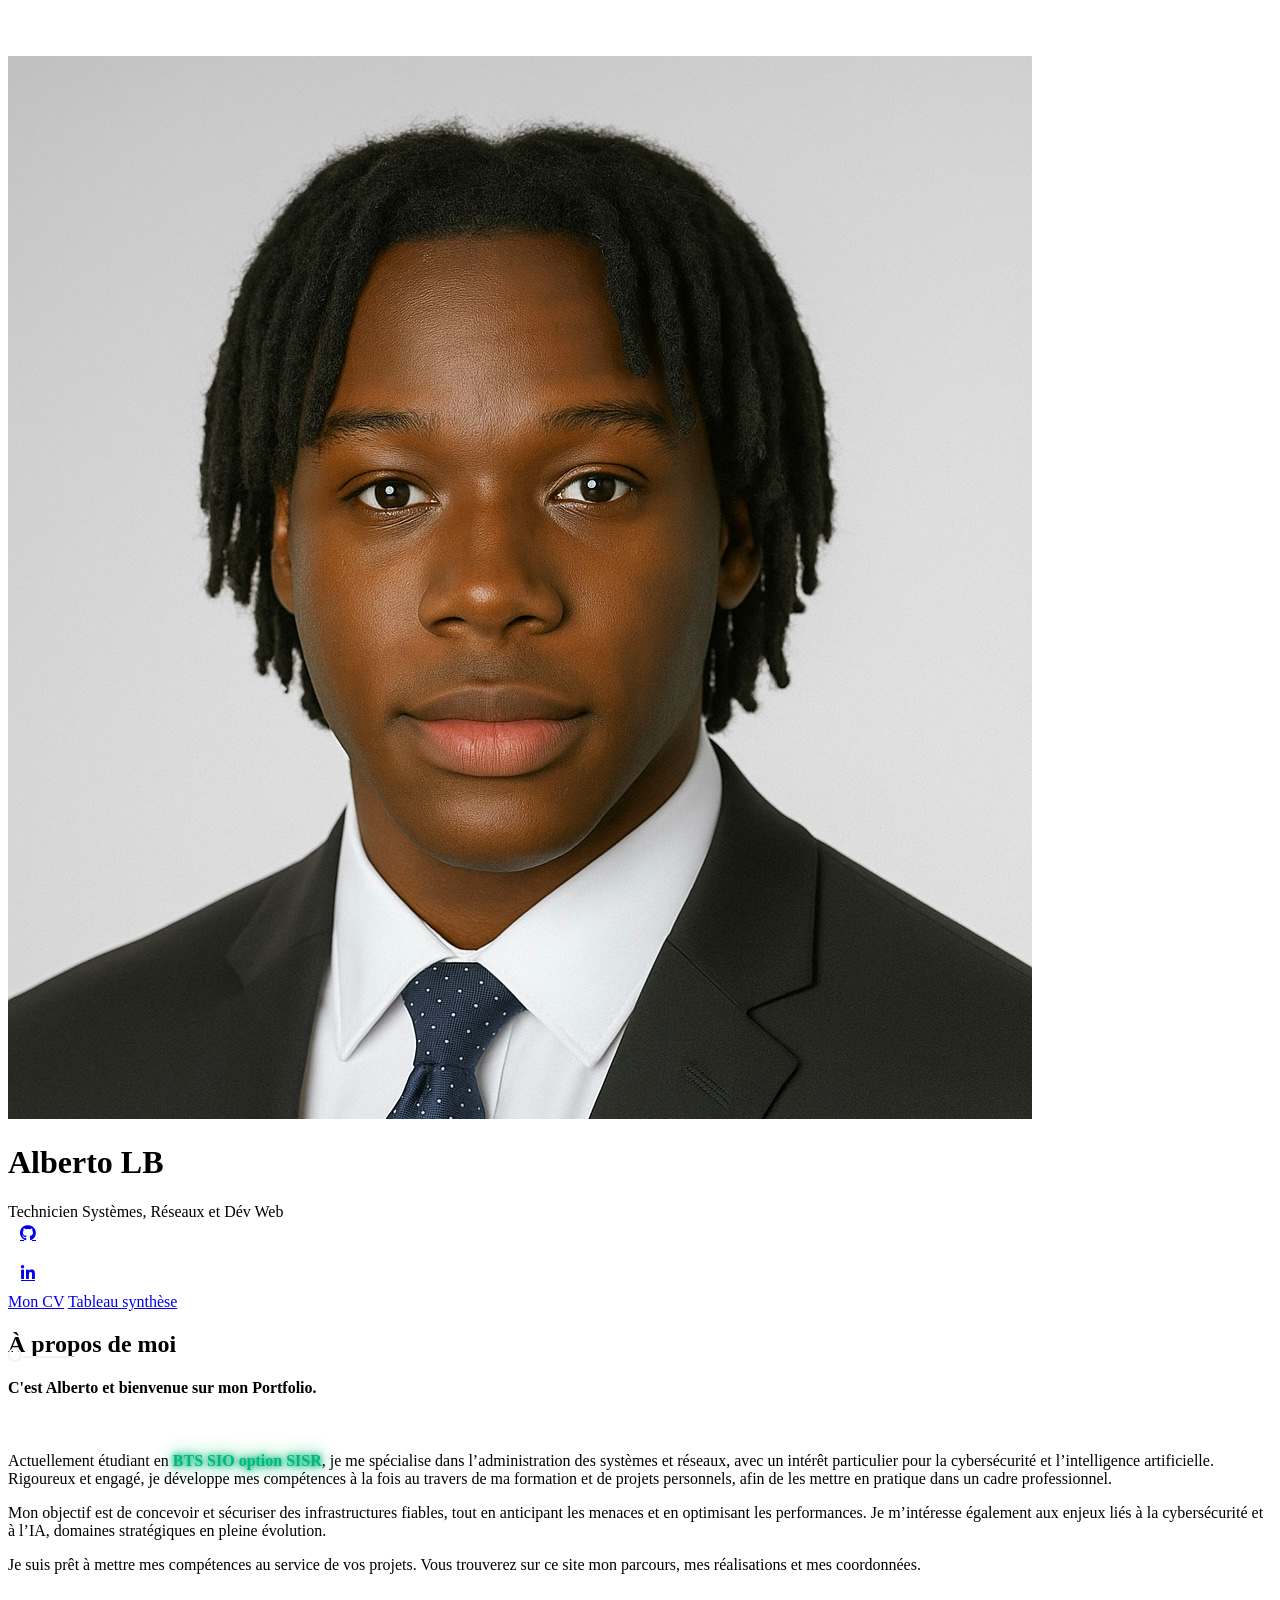
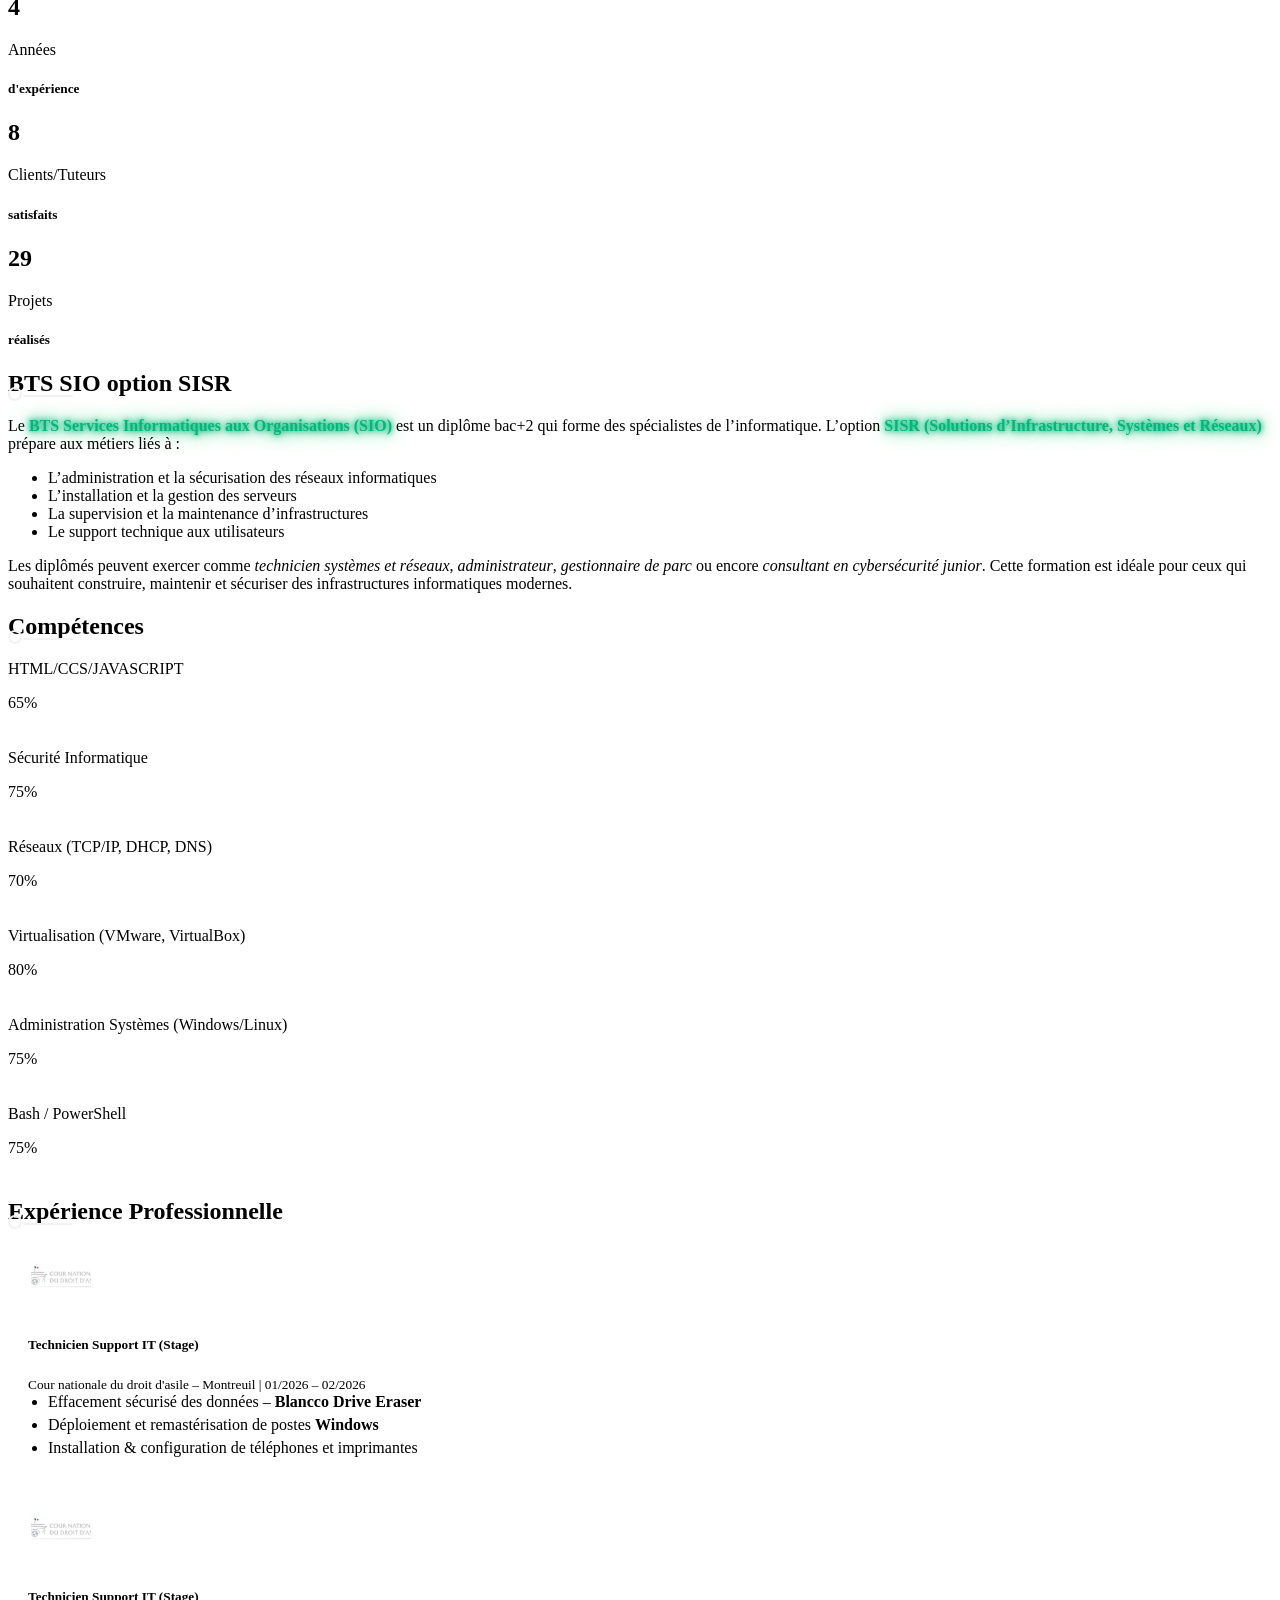
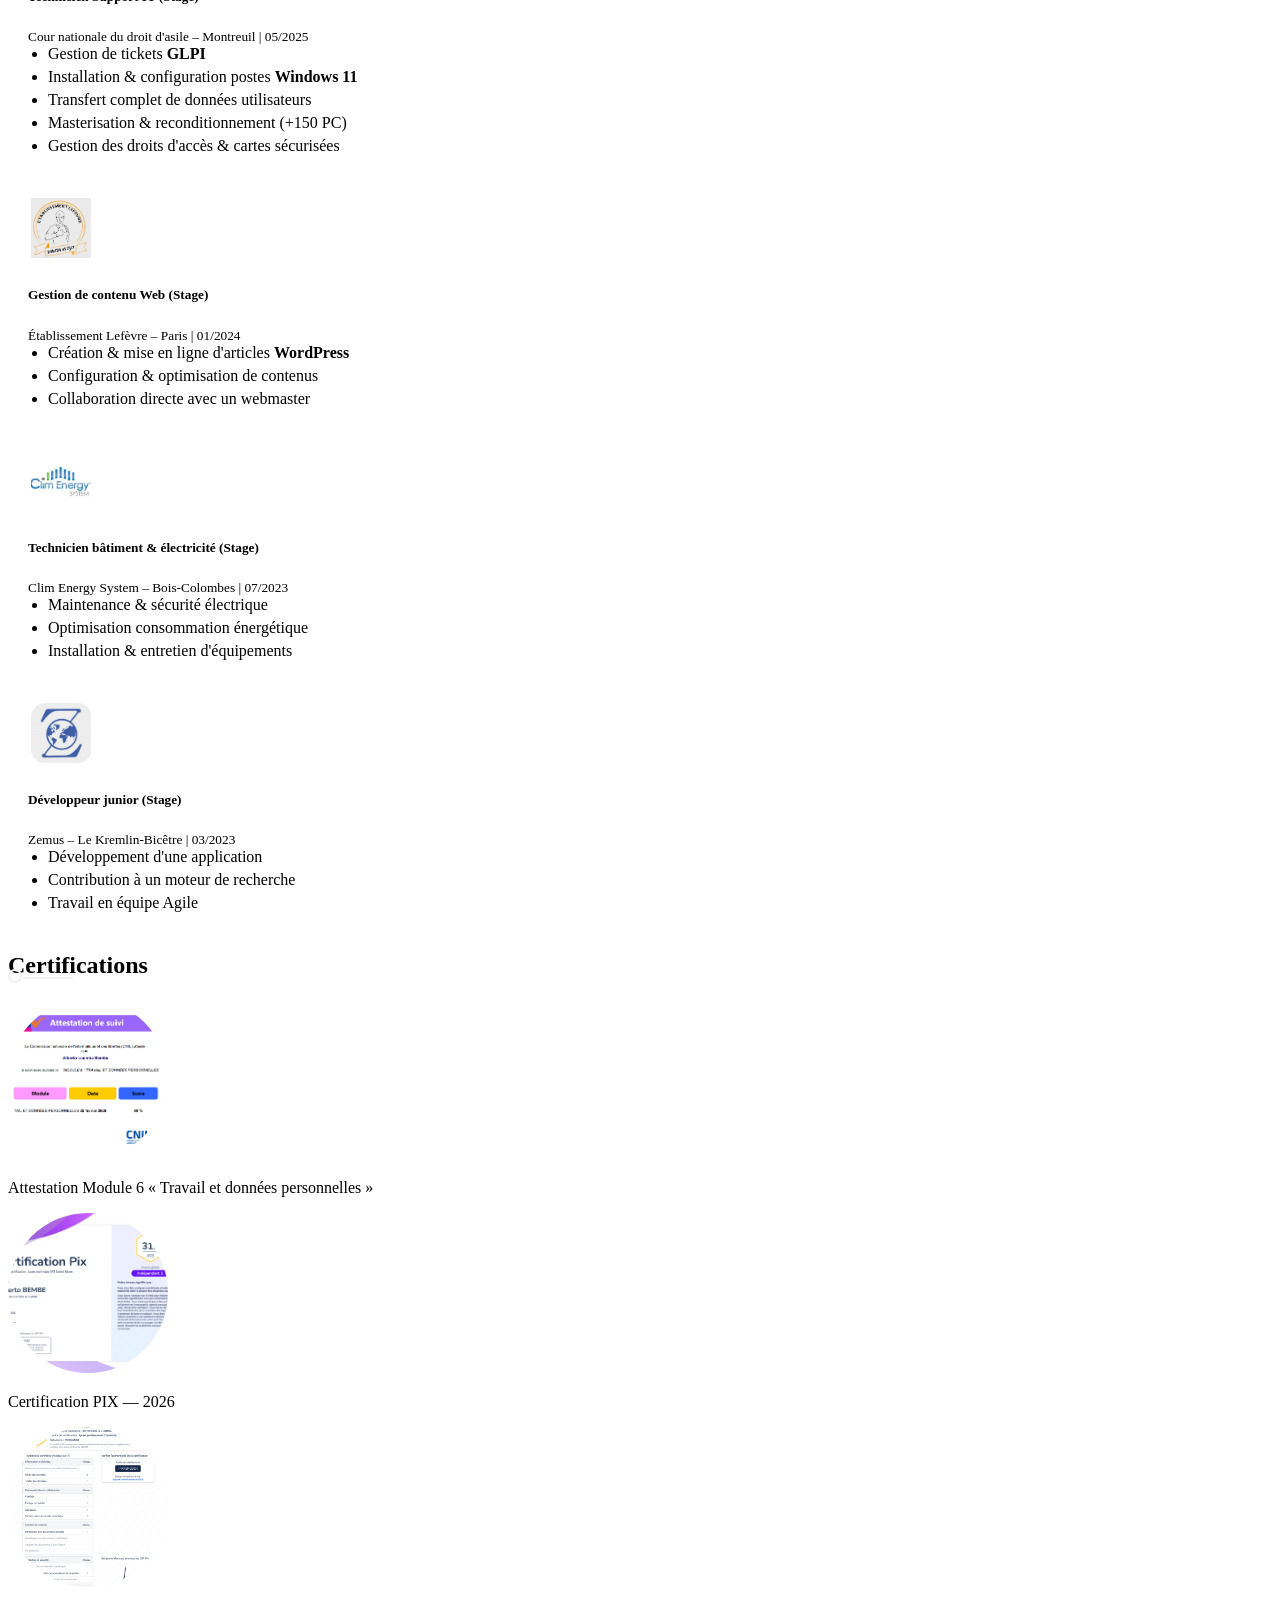
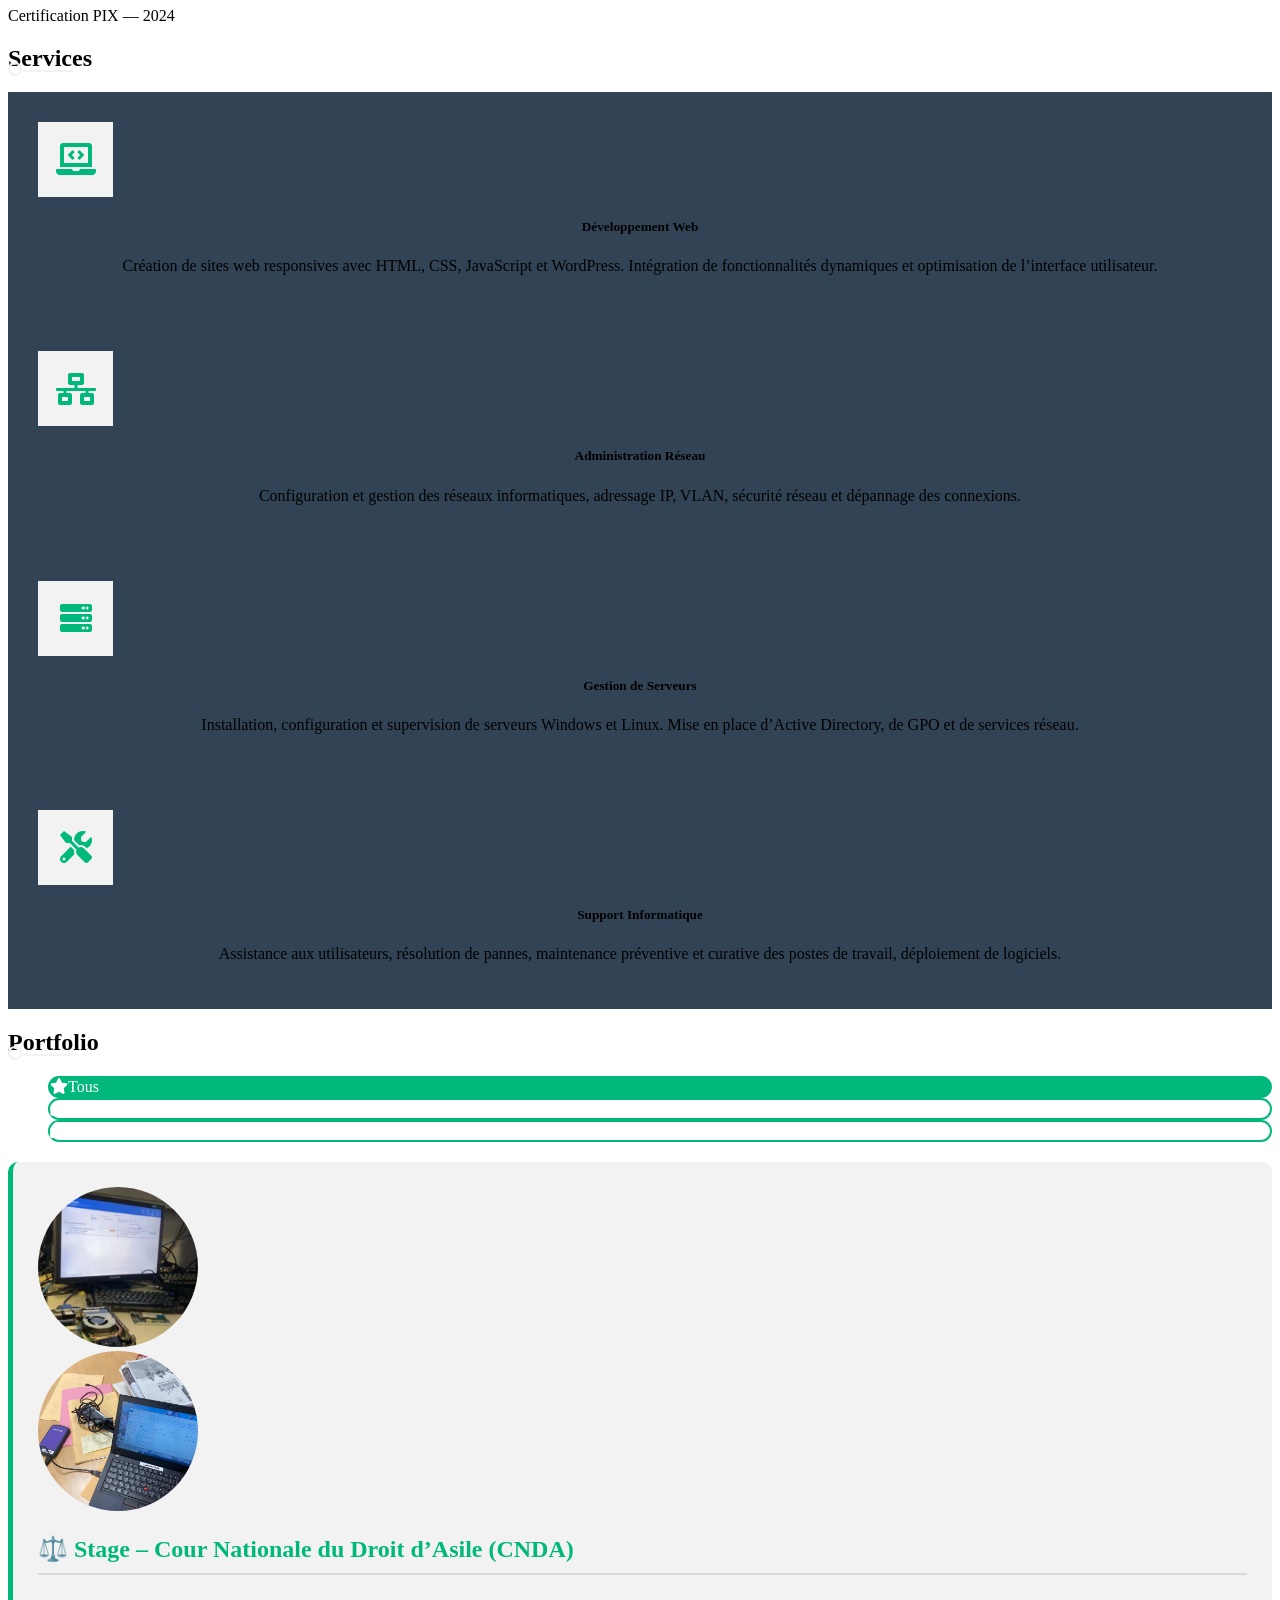
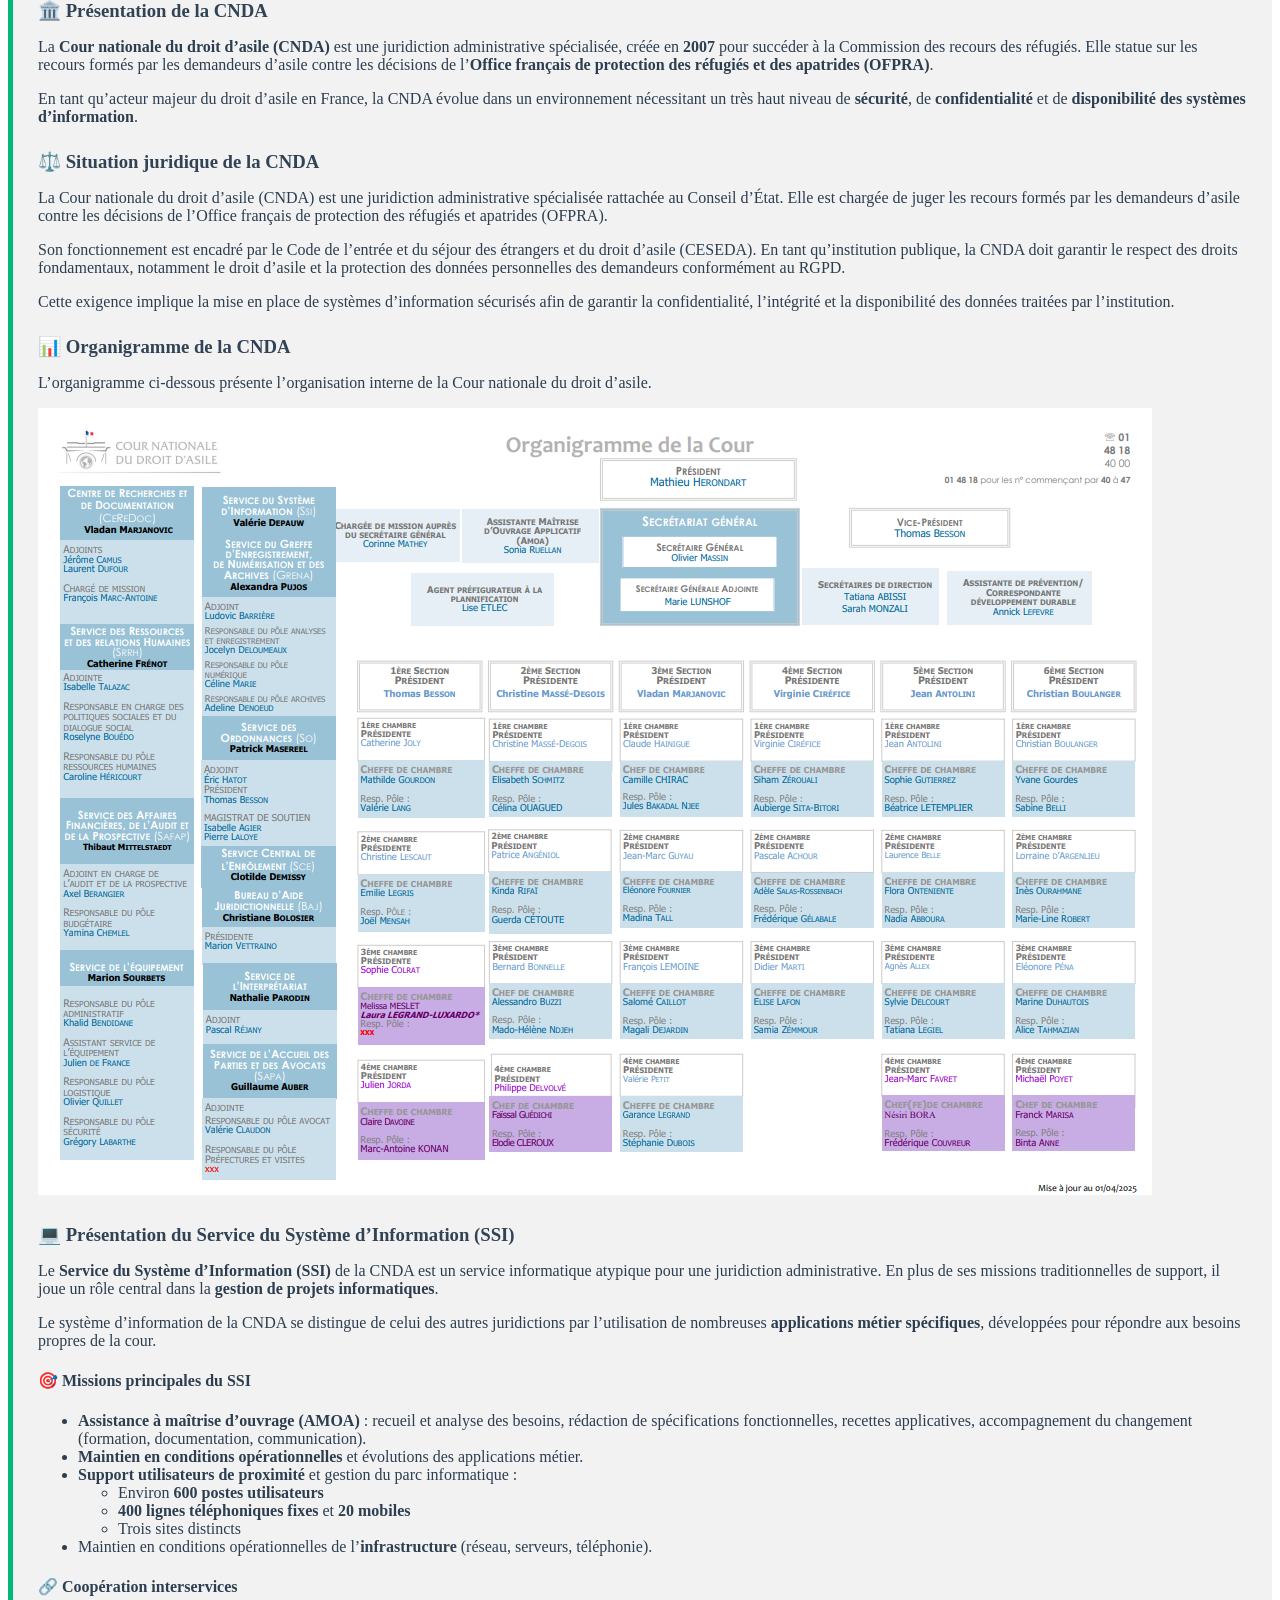
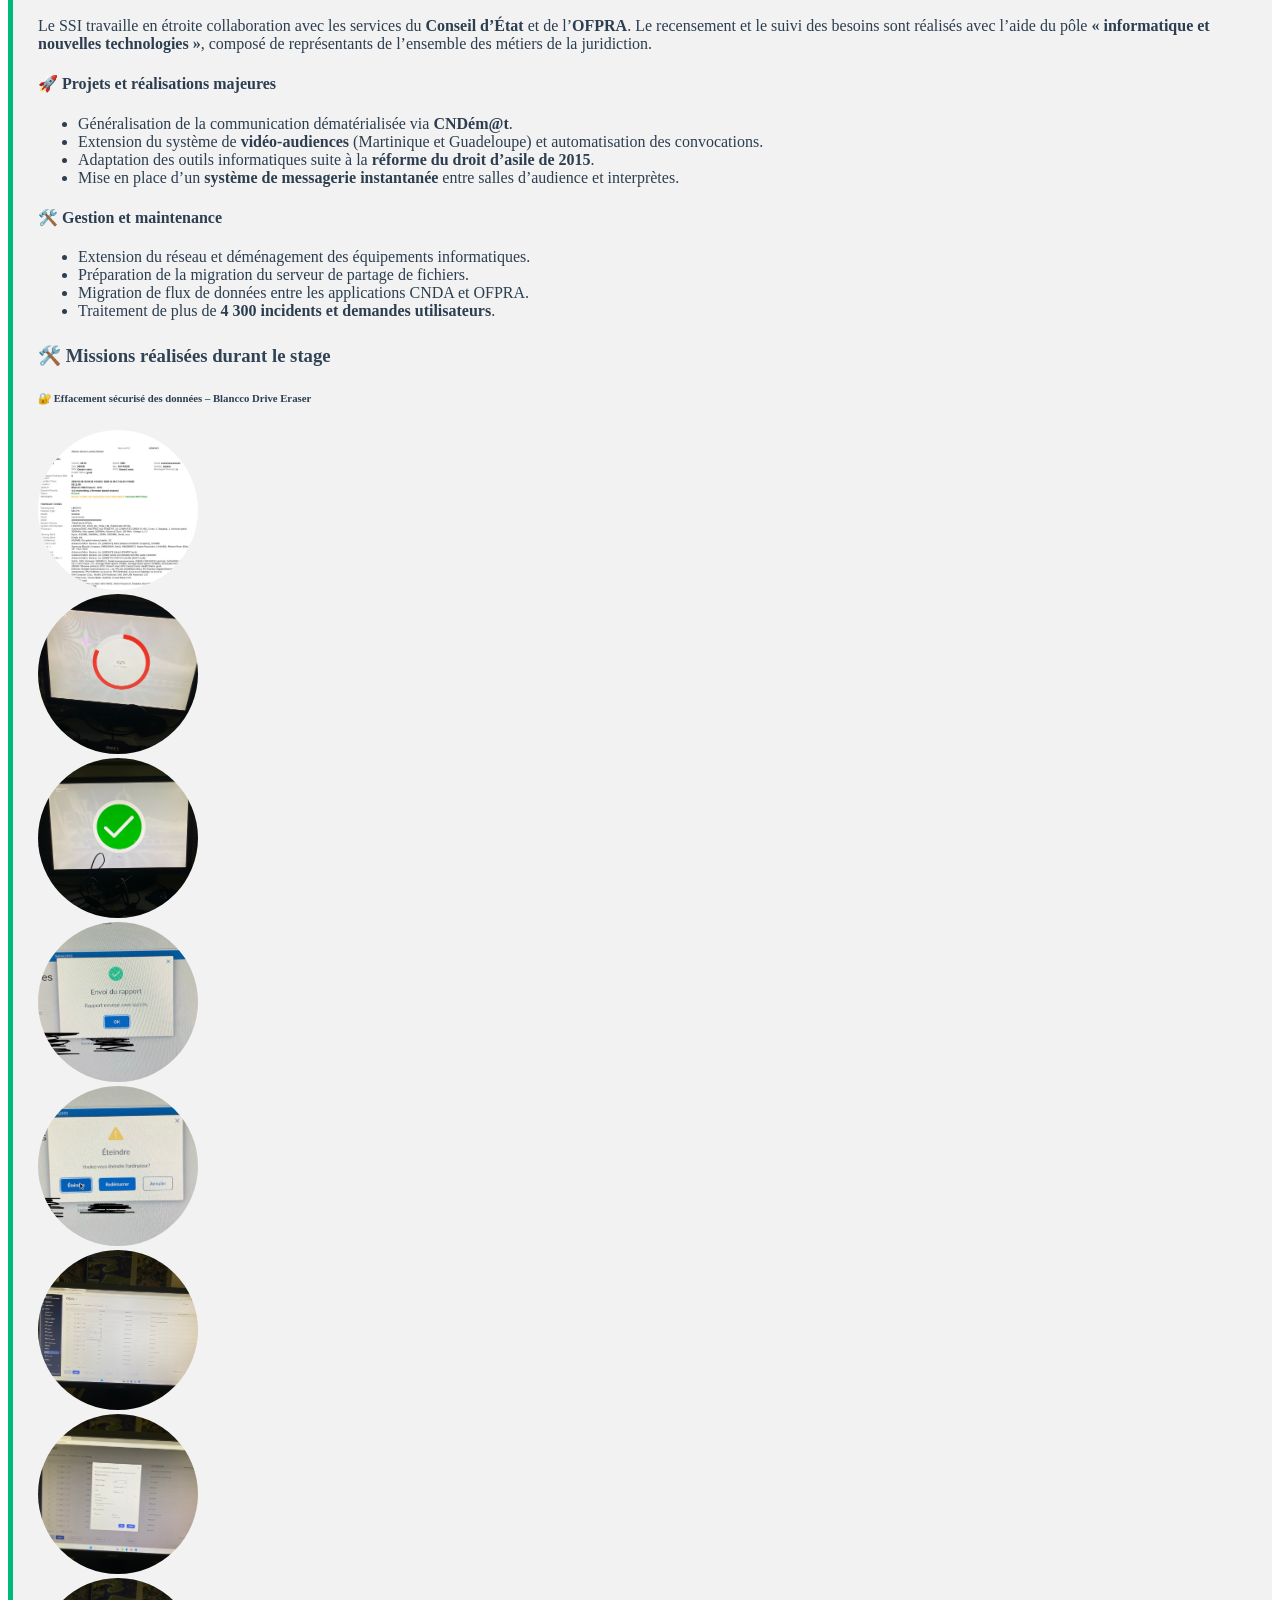
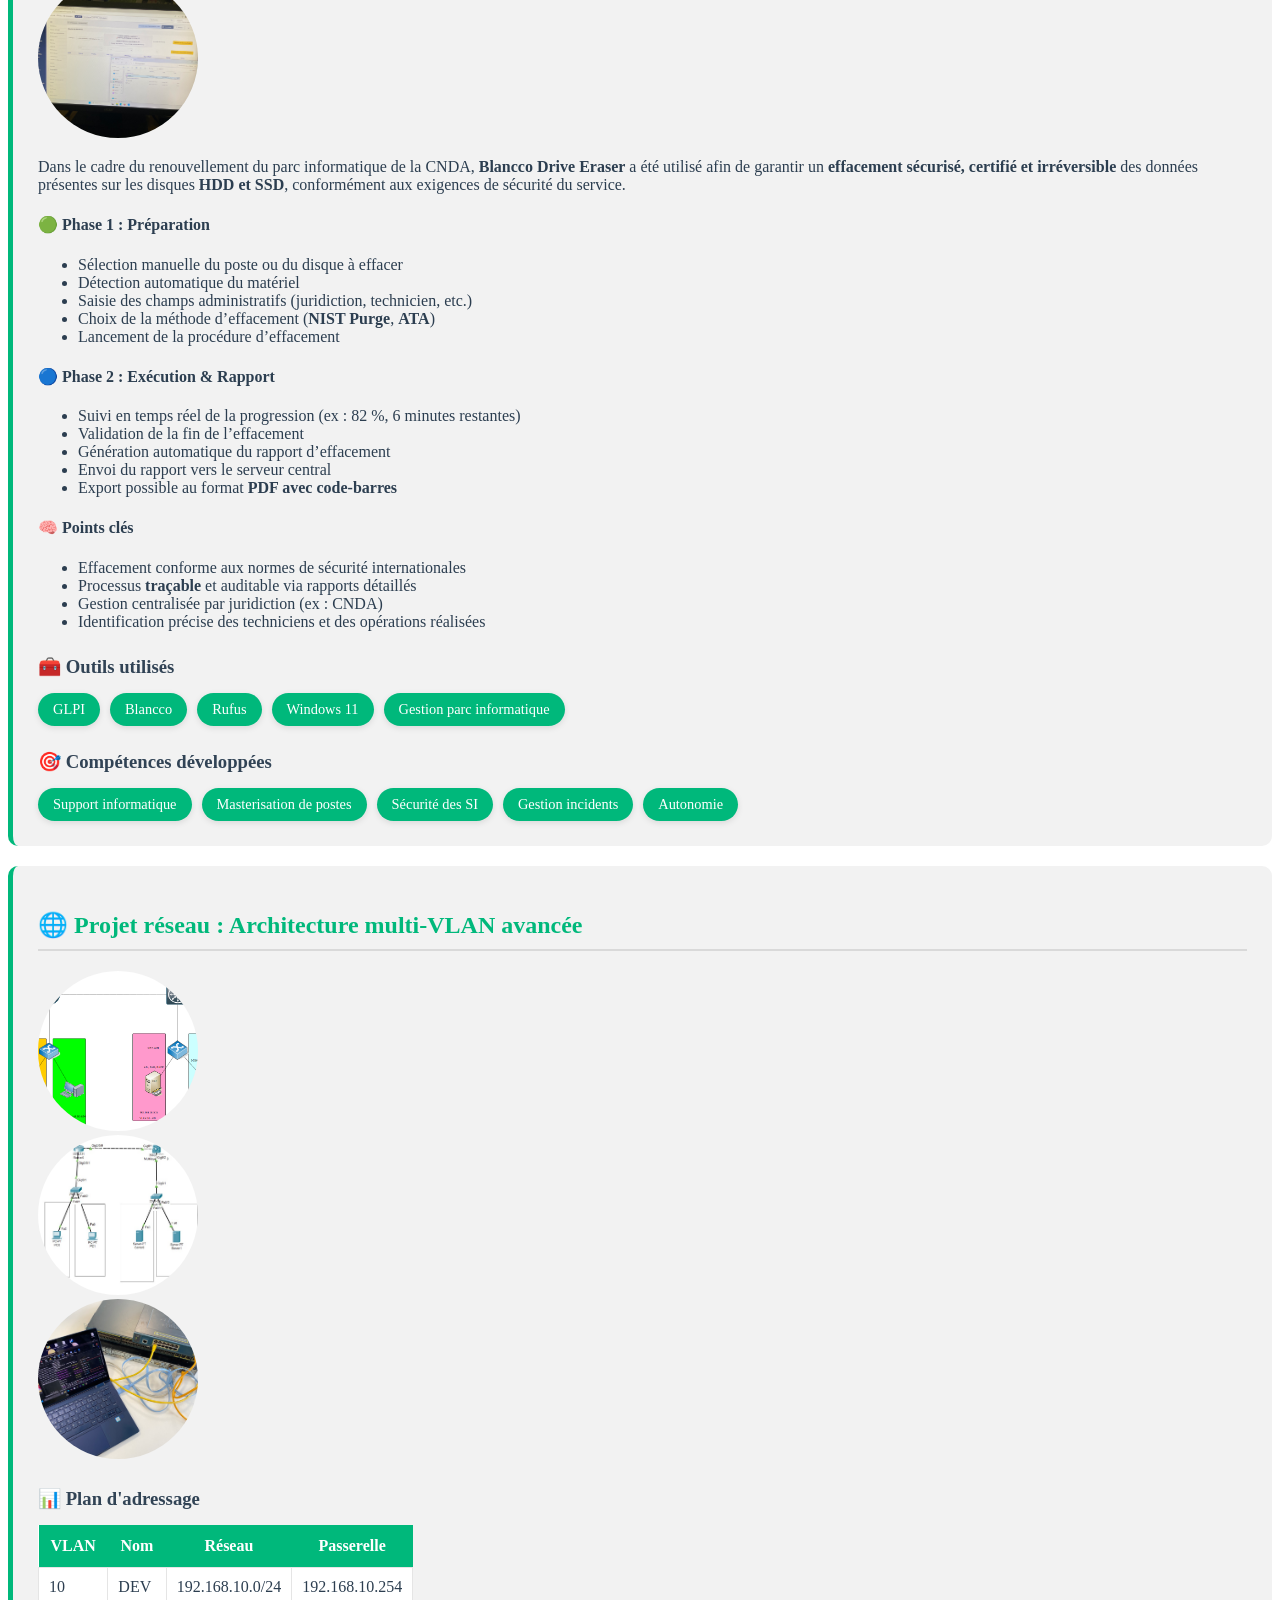
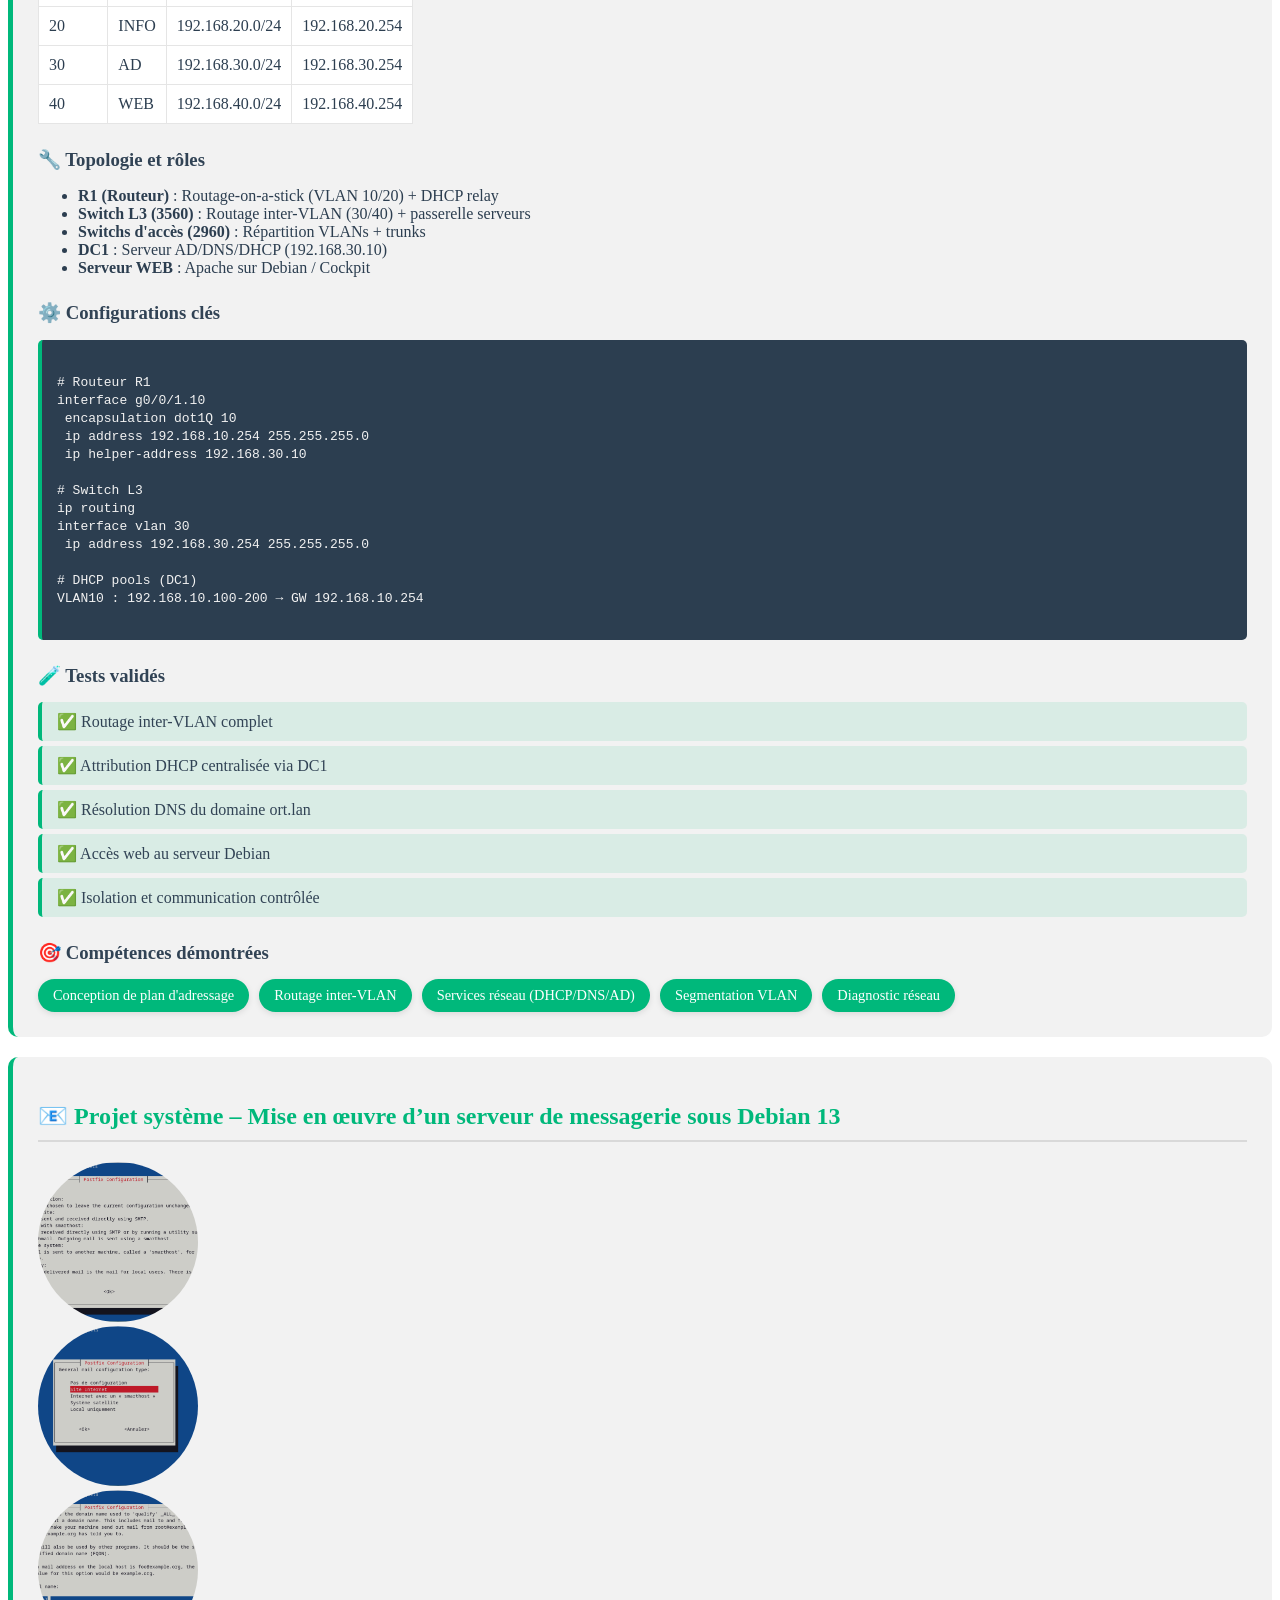
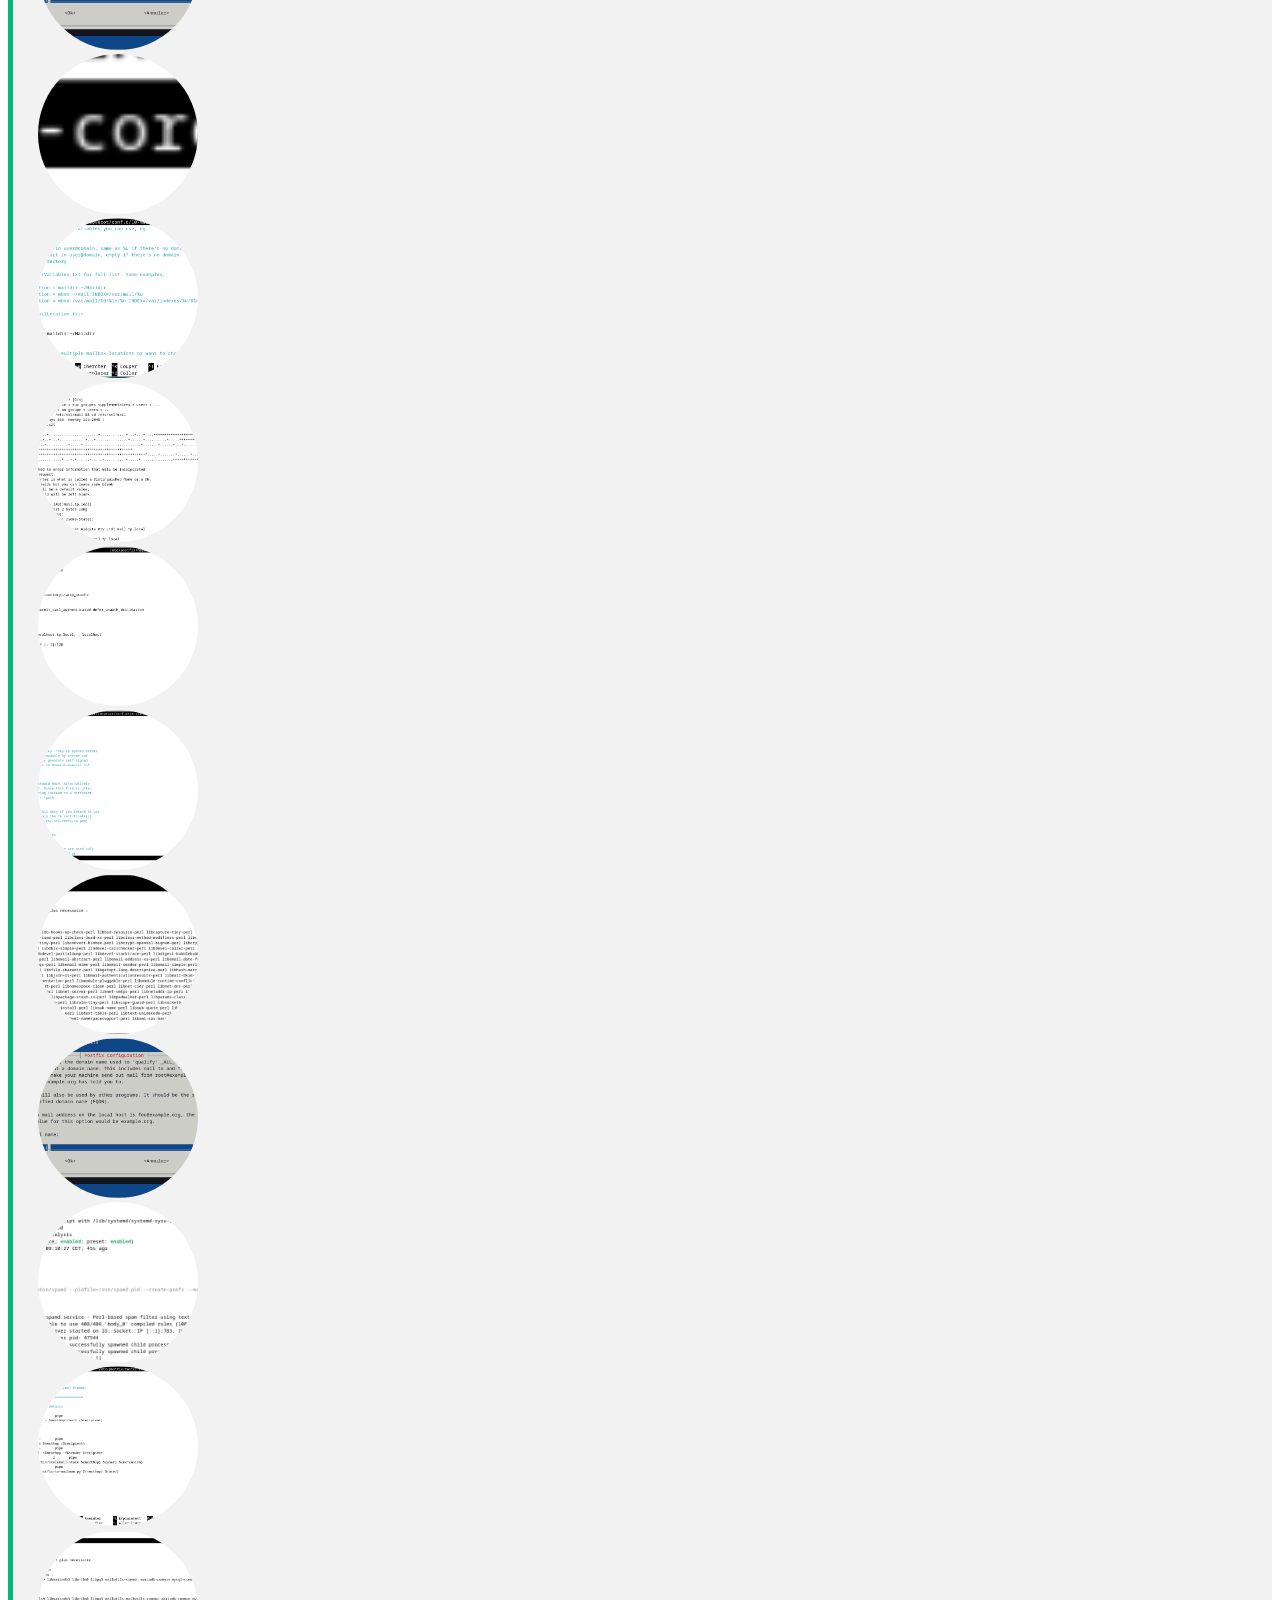
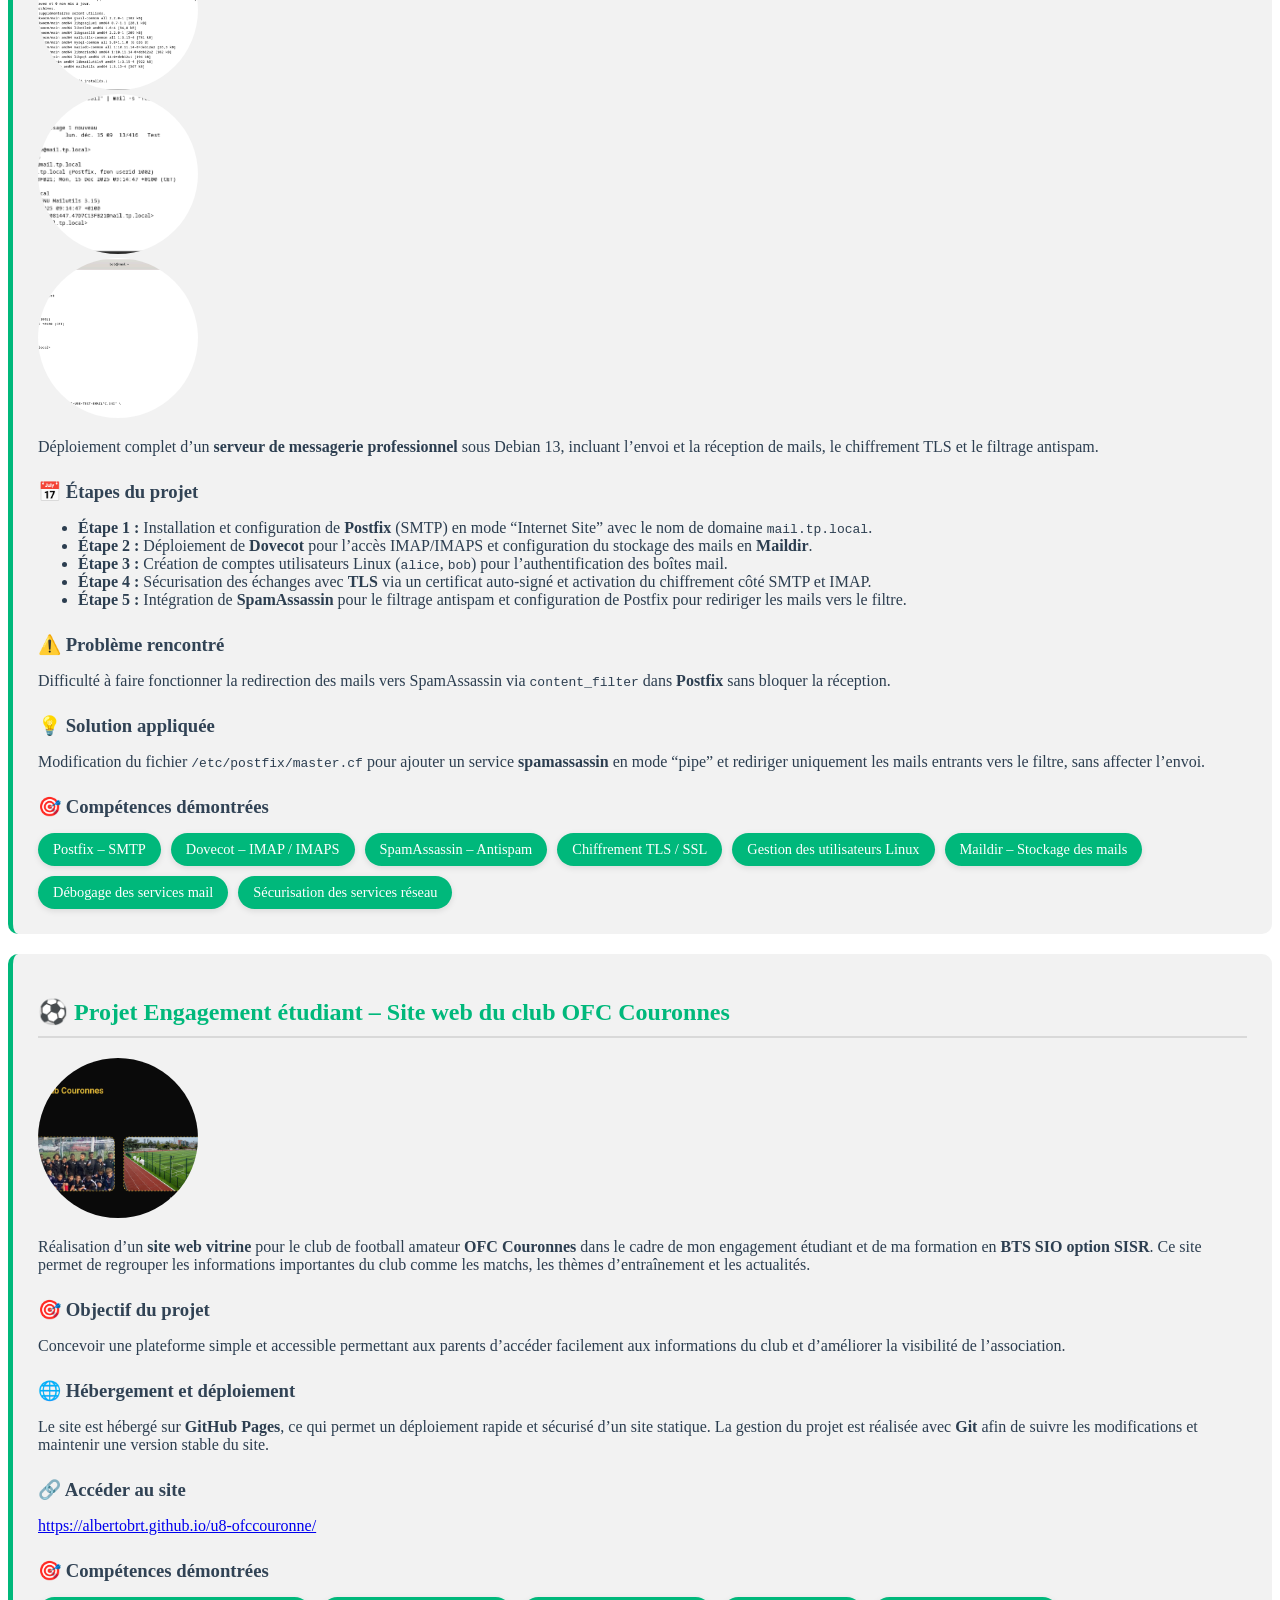
==== index.html @ 1f828d96 "flux rss essai" ====
<!DOCTYPE html>
<html lang="en">
    <head>
        <met#aeb3b8et="utf-8">
        <title>Alberto Portfolio</title>
        <meta content="width=device-width, initial-scale=1.0" name="viewport">
        <meta content="Free Website Template" name="keywords">
        <meta content="Free Website Template" name="description">


        <!-- le Favicon -->
        <link rel="icon" href="favicon.ico" />

        <!-- le Google Web Fonts -->
        <link rel="preconnect" href="https://fonts.googleapis.com">
        <link rel="preconnect" href="https://fonts.gstatic.com" crossorigin>
        <link href="https://fonts.googleapis.com/css2?family=Heebo:wght@300;400;500;600;700&display=swap" rel="stylesheet">

        <!-- le Icon Font Stylesheet -->
        <link href="https://cdnjs.cloudflare.com/ajax/libs/font-awesome/5.10.0/css/all.min.css" rel="stylesheet">
        <link href="https://cdn.jsdelivr.net/npm/bootstrap-icons@1.4.1/font/bootstrap-icons.css" rel="stylesheet">

        <!-- le Libraries Stylesheet -->
        <link href="lib/owlcarousel/assets/owl.carousel.min.css" rel="stylesheet">
        <link href="lib/lightbox/css/lightbox.min.css" rel="stylesheet">
        <link href="lib/animate/animate.min.css" rel="stylesheet">

        <!-- le Customized Bootstrap Stylesheet -->
        <link href="css/bootstrap.min.css" rel="stylesheet">

        <!-- le Template Stylesheet -->
        <link href="css/style.css" rel="stylesheet">
    </head>

    <body>
        <!-- le Spinner Start -->
        <div id="spinner" class="show bg-white position-fixed translate-middle w-100 vh-100 top-50 start-50 d-flex align-items-center justify-content-center">
            <div class="spinner-border text-primary" style="width: 3rem; height: 3rem;" role="status">
                <span class="sr-only">Loading...</span>
            </div>
        </div>
        <!-- Spinner End -->

        <div class="container">
            <div class="row g-5">
                <div class="col-lg-4 sticky-lg-top vh-100">
                    <div class="d-flex flex-column h-100 text-center overflow-auto shadow">
                        <img class="w-100 img-fluid mb-4 rounded-circle" src="img/moi.jpg" alt="Image">
                        <h1 class="text-primary mt-2">Alberto LB</h1>
                        <div class="mb-4" style="height: 10px;">
                            <h4 class="typed-text-output d-inline-block text-light"></h4>
                            <div class="typed-text d-none">Technicien Systèmes, Réseaux et Dév Web</div>
                        </div>
                        <div class="d-flex justify-content-center mt-auto mb-3">
                            <a class="btn btn-secondary btn-square mx-1" href="https://github.com/albertobrt"><i class="fab fa-github"></i></a>
                            <a class="btn btn-secondary btn-square mx-1" href="https://www.linkedin.com/in/alberto-luemba-bembe-84b207324/"><i class="fab fa-linkedin-in"></i></a>
                        </div>
                        <div class="d-flex align-items-end justify-content-between border-top">
                            <a href="CV ALBERTO 2026.pdf" class="btn w-50 border-end">Mon CV</a>
                            <a href="Synthese_Epreuve_E5_2026.pdf" class="btn w-50 border-end">Tableau synthèse</a>
                        </div>
                    </div>
                </div>
                <div class="col-lg-8">
                    <!-- About Start -->
                    <section class="py-5 border-bottom wow fadeInUp" data-wow-delay="0.1s">
                        <h1 class="title pb-3 mb-5">À propos de moi</h1>
                        <h4>C'est Alberto et bienvenue sur mon Portfolio.</h4>
                        <br>
                        
                        <p>Actuellement étudiant en <span class="highlight">BTS SIO option SISR</span>, je me spécialise dans l’administration des systèmes et réseaux, avec un intérêt particulier pour la cybersécurité et l’intelligence artificielle. Rigoureux et engagé, je développe mes compétences à la fois au travers de ma formation et de projets personnels, afin de les mettre en pratique dans un cadre professionnel.</p>
                        <p>Mon objectif est de concevoir et sécuriser des infrastructures fiables, tout en anticipant les menaces et en optimisant les performances. Je m’intéresse également aux enjeux liés à la cybersécurité et à l’IA, domaines stratégiques en pleine évolution.
</p>
<p>Je suis prêt à mettre mes compétences au service de vos projets. Vous trouverez sur ce site mon parcours, mes réalisations et mes coordonnées.</p>
                        
                        <div class="row g-4">
                            <div class="col-md-4 col-lg-6 col-xl-4">
                                <div class="d-flex bg-secondary p-4">
                                    <h1 class="flex-shrink-0 display-5 text-primary mb-0" data-toggle="counter-up">4</h1>
                                    <div class="ps-3">
                                        <p class="mb-0">Années</p>
                                        <h5 class="mb-0">d'expérience</h5>
                                    </div>
                                </div>
                            </div>
                            <div class="col-md-4 col-lg-6 col-xl-4">
                                <div class="d-flex bg-secondary p-4">
                                    <h1 class="flex-shrink-0 display-5 text-primary mb-0" data-toggle="counter-up">8</h1>
                                    <div class="ps-3">
                                        <p class="mb-0">Clients/Tuteurs</p>
                                        <h5 class="mb-0">satisfaits</h5>
                                    </div>
                                </div>
                            </div>
                            <div class="col-md-4 col-lg-6 col-xl-4">
                                <div class="d-flex bg-secondary p-4">
                                    <h1 class="flex-shrink-0 display-5 text-primary mb-0" data-toggle="counter-up">29 </h1>
                                    <div class="ps-3">
                                        <p class="mb-0">Projets</p>
                                        <h5 class="mb-0">réalisés</h5>
                                    </div>
                                </div>
                            </div>
                        </div>
                    </section>
                    <!-- About End -->
                     <!-- BTS SIO SISR Start -->
<section class="py-5 border-bottom wow fadeInUp" data-wow-delay="0.1s">
    <h1 class="title pb-3 mb-5">BTS SIO option SISR</h1>
    <p>Le <span class="highlight"><strong>BTS Services Informatiques aux Organisations (SIO)</strong></span> est un diplôme bac+2 qui forme des spécialistes de l’informatique. 
       L’option <span class="highlight"><strong>SISR</strong> (Solutions d’Infrastructure, Systèmes et Réseaux)</span> prépare aux métiers liés à :</p>
    <ul>
        <li>L’administration et la sécurisation des réseaux informatiques</li>
        <li>L’installation et la gestion des serveurs</li>
        <li>La supervision et la maintenance d’infrastructures</li>
        <li>Le support technique aux utilisateurs</li>
    </ul>
    <p>Les diplômés peuvent exercer comme <em>technicien systèmes et réseaux</em>, <em>administrateur</em>, 
       <em>gestionnaire de parc</em> ou encore <em>consultant en cybersécurité junior</em>. 
       Cette formation est idéale pour ceux qui souhaitent construire, maintenir et sécuriser des infrastructures informatiques modernes.</p>
</section>
<!-- BTS SIO SISR End -->
 

                    <!-- Skills Start -->
                    <section class="py-5 border-bottom wow fadeInUp" data-wow-delay="0.1s">
                        <h1 class="title pb-3 mb-5">Compétences</h1>
                        <div class="row">
                            <div class="col-sm-6">
                                <div class="skill mb-4">
                                    <div class="d-flex justify-content-between">
                                        <p class="mb-2">HTML/CCS/JAVASCRIPT</p>
                                        <p class="mb-2">65%</p>
                                    </div>
                                    <div class="progress">
                                        <div class="progress-bar bg-primary" role="progressbar" aria-valuenow="65" aria-valuemin="0" aria-valuemax="100"></div>
                                    </div>
                                </div>
                                <div class="skill mb-4">
                                    <div class="d-flex justify-content-between">
                                        <p class="mb-2">Sécurité Informatique</p>
                                        <p class="mb-2">75%</p>
                                    </div>
                                    <div class="progress">
                                        <div class="progress-bar bg-warning" role="progressbar" aria-valuenow="75" aria-valuemin="0" aria-valuemax="100"></div>
                                    </div>
                                </div>
                                <div class="skill mb-4">
                                    <div class="d-flex justify-content-between">
                                        <p class="mb-2">Réseaux (TCP/IP, DHCP, DNS)</p>
                                        <p class="mb-2">70%</p>
                                    </div>
                                    <div class="progress">
                                        <div class="progress-bar bg-danger" role="progressbar" aria-valuenow="70" aria-valuemin="0" aria-valuemax="100"></div>
                                    </div>
                                </div>
                            </div>
                            <div class="col-sm-6">
                                <div class="skill mb-4">
                                    <div class="d-flex justify-content-between">
                                        <p class="mb-2">Virtualisation (VMware, VirtualBox)</p>
                                        <p class="mb-2">80%</p>
                                    </div>
                                    <div class="progress">
                                        <div class="progress-bar bg-danger" role="progressbar" aria-valuenow="80" aria-valuemin="0" aria-valuemax="100"></div>
                                    </div>
                                </div>
                                <div class="skill mb-4">
                                    <div class="d-flex justify-content-between">
                                        <p class="mb-2">Administration Systèmes (Windows/Linux)</p>
                                        <p class="mb-2">75%</p>
                                    </div>
                                    <div class="progress">
                                        <div class="progress-bar bg-success" role="progressbar" aria-valuenow="75" aria-valuemin="0" aria-valuemax="100"></div>
                                    </div>
                                </div>
                                <div class="skill mb-4">
                                    <div class="d-flex justify-content-between">
                                        <p class="mb-2">Bash / PowerShell</p>
                                        <p class="mb-2">75%</p>
                                    </div>
                                    <div class="progress">
                                        <div class="progress-bar bg-info" role="progressbar" aria-valuenow="75" aria-valuemin="0" aria-valuemax="100"></div>
                                    </div>
                                </div>
                            </div>
                        </div>
                    </section>
                    <!-- Skills End -->

                     <!-- Experience Start -->
<section class="py-5 wow fadeInUp" data-wow-delay="0.1s">
  <h1 class="title pb-3 mb-5">Expérience Professionnelle</h1>

  <div class="timeline">
    <!-- Expérience 1 - NOUVEAU -->
<div class="timeline-item d-flex">
  <div class="timeline-icon">
    <img src="img/new.png" alt="CNDA" class="rounded-circle">
  </div>
  <div class="timeline-content bg-secondary text-light rounded-3 shadow-lg p-4">
    <h5 class="mb-1">Technicien Support IT (Stage)</h5>
    <small class="text-light">Cour nationale du droit d'asile – Montreuil | 01/2026 – 02/2026</small>
    <ul class="mt-2">
      <li>Effacement sécurisé des données – <strong>Blancco Drive Eraser</strong></li>
      <li>Déploiement et remastérisation de postes <strong>Windows</strong></li>
      <li>Installation & configuration de téléphones et imprimantes</li>
    </ul>
  </div>
</div>

<!-- Expérience 2 -->
<div class="timeline-item d-flex">
  <div class="timeline-icon">
    <img src="img/new.png" alt="CNDA" class="rounded-circle">
  </div>
  <div class="timeline-content bg-secondary text-light rounded-3 shadow-lg p-4">
    <h5 class="mb-1">Technicien Support IT (Stage)</h5>
    <small class="text-light">Cour nationale du droit d'asile – Montreuil | 05/2025</small>
    <ul class="mt-2">
      <li>Gestion de tickets <strong>GLPI</strong></li>
      <li>Installation & configuration postes <strong>Windows 11</strong></li>
      <li>Transfert complet de données utilisateurs</li>
      <li>Masterisation & reconditionnement (+150 PC)</li>
      <li>Gestion des droits d'accès & cartes sécurisées</li>
    </ul>
  </div>
</div>

<!-- Expérience 3 -->
<div class="timeline-item d-flex">
  <div class="timeline-icon">
    <img src="img/etablissement lefevre/etb logo.png" alt="Etablissement Lefèvre" class="rounded-circle">
  </div>
  <div class="timeline-content bg-secondary text-light rounded-3 shadow-lg p-4">
    <h5 class="mb-1">Gestion de contenu Web (Stage)</h5>
    <small class="text-light">Établissement Lefèvre – Paris | 01/2024</small>
    <ul class="mt-2">
      <li>Création & mise en ligne d'articles <strong>WordPress</strong></li>
      <li>Configuration & optimisation de contenus</li>
      <li>Collaboration directe avec un webmaster</li>
    </ul>
  </div>
</div>

<!-- Expérience 4 -->
<div class="timeline-item d-flex">
  <div class="timeline-icon">
    <img src="img/clim energy system/logo clim en.png" alt="Clim Energy System" class="rounded-circle">
  </div>
  <div class="timeline-content bg-secondary text-light rounded-3 shadow-lg p-4">
    <h5 class="mb-1">Technicien bâtiment & électricité (Stage)</h5>
    <small class="text-light">Clim Energy System – Bois-Colombes | 07/2023</small>
    <ul class="mt-2">
      <li>Maintenance & sécurité électrique</li>
      <li>Optimisation consommation énergétique</li>
      <li>Installation & entretien d'équipements</li>
    </ul>
  </div>
</div>

<!-- Expérience 5 -->
<div class="timeline-item d-flex">
  <div class="timeline-icon">
    <img src="img/zemus/Capture d’écran 2025-09-15 214827.png" alt="Zemus" class="rounded-circle">
  </div>
  <div class="timeline-content bg-secondary text-light rounded-3 shadow-lg p-4">
    <h5 class="mb-1">Développeur junior (Stage)</h5>
    <small class="text-light">Zemus – Le Kremlin-Bicêtre | 03/2023</small>
    <ul class="mt-2">
      <li>Développement d'une application</li>
      <li>Contribution à un moteur de recherche</li>
      <li>Travail en équipe Agile</li>
    </ul>
  </div>
</div>
  </div>
</section>
<!-- Experience End -->
 <!-- Certifications Start -->
<section class="py-5 border-bottom wow fadeInUp" data-wow-delay="0.1s">
    <h1 class="title pb-3 mb-5">Certifications</h1>

    <div class="project-gallery mb-4">
        <div class="row g-4 justify-content-center text-center">

            <!-- Attestation Module 6 « Travail et données personnelles » -->
            <div class="col-md-4 col-sm-6 d-flex flex-column align-items-center">
                <a href="img/cnda/certif cnil module 6.png" data-lightbox="certifications" class="w-100">
                    <img class="img-fluid rounded shadow-sm mx-auto d-block"
                         src="img/cnda/certif cnil module 6.png"
                         alt="Certification PIX 2026">
                </a>
                <p class="mt-3 mb-0">Attestation Module 6 « Travail et données personnelles »</p>
            </div>

            <!-- Certification PIX 2026 -->
            <div class="col-md-4 col-sm-6 d-flex flex-column align-items-center">
                <a href="img/certif pix 2006.png" data-lightbox="certifications" class="w-100">
                    <img class="img-fluid rounded shadow-sm mx-auto d-block"
                         src="img/certif pix 2006.png"
                         alt="Certification PIX 2026">
                </a>
                <p class="mt-3 mb-0">Certification PIX — 2026</p>
            </div>

            <!-- Certification PIX 2024 -->
            <div class="col-md-4 col-sm-6 d-flex flex-column align-items-center">
                <a href="img/certif pix.png" data-lightbox="certifications" class="w-100">
                    <img class="img-fluid rounded shadow-sm mx-auto d-block"
                         src="img/certif pix.png"
                         alt="Certification PIX 2024">
                </a>
                <p class="mt-3 mb-0">Certification PIX — 2024</p>
            </div>

        </div>
    </div>
</section>

<!-- Certifications End -->

                    <!-- Services Start -->
                    <section class="py-5 border-bottom wow fadeInUp" data-wow-delay="0.1s">
                        <h1 class="title pb-3 mb-5">Services</h1>
                        <div class="row g-4">
                            <div class="col-md-6">
                                <div class="service-item">
                                    <i class="fa fa-2x fa-laptop-code mx-auto mb-4"></i>
                                    <h5 class="mb-2">Développement Web</h5>
                                    <p class="mb-0">Création de sites web responsives avec HTML, CSS, JavaScript et WordPress. Intégration de fonctionnalités dynamiques et optimisation de l’interface utilisateur.</p>
                                </div>
                            </div>
                            <div class="col-md-6">
                                <div class="service-item">
                                    <i class="fa fa-2x fa-network-wired mx-auto mb-4"></i>
                                    <h5 class="mb-2">Administration Réseau</h5>
                                    <p class="mb-0">Configuration et gestion des réseaux informatiques, adressage IP, VLAN, sécurité réseau et dépannage des connexions.</p>
                                </div>
                            </div>
                            <div class="col-md-6">
                                <div class="service-item">
                                    <i class="fa fa-2x fa-server mx-auto mb-4"></i>
                                    <h5 class="mb-2">Gestion de Serveurs</h5>
                                    <p class="mb-0">Installation, configuration et supervision de serveurs Windows et Linux. Mise en place d’Active Directory, de GPO et de services réseau.</p>
                                </div>
                            </div>
                            <div class="col-md-6">
                                <div class="service-item">
                                    <i class="fa fa-2x fa-tools mx-auto mb-4"></i>
                                    <h5 class="mb-2">Support Informatique</h5>
                                    <p class="mb-0">Assistance aux utilisateurs, résolution de pannes, maintenance préventive et curative des postes de travail, déploiement de logiciels.</p>
                                </div>
                            </div>
                        </div>
                    </section>
                    <!-- Services End -->

                    <!-- Portfolio Start -->
                    <section class="py-5 border-bottom wow fadeInUp" data-wow-delay="0.1s">
    <h1 class="title pb-3 mb-5">Portfolio</h1>
    <div class="row">
        <div class="col-12">
            <div class="row">
  <div class="col-12 text-center mb-2">
    <ul class="list-inline mb-4 d-flex justify-content-center flex-wrap" id="portfolio-flters">
      <li class="btn btn-secondary active me-2 mb-2" data-filter="*">
        <i class="fa fa-star me-1"></i>Tous
      </li>
      <li class="btn btn-secondary me-2 mb-2" data-filter=".second">
        <i class="fa fa-gavel me-1"></i>Cour nationale du droit d'asile
      </li>
      <li class="btn btn-secondary me-2 mb-2" data-filter=".sixth">
        <i class="fa fa-user me-1"></i>Projet
      </li>
    </ul>
  </div>
</div>

            <div class="row portfolio-container">

<!-- CNDA -->
    <div class="col-12 mb-4 portfolio-item second">

    <div class="project-network">

        <!-- GALERIE IMAGES -->
        <div class="project-gallery mb-4">
            <div class="row g-3">
                <div class="col-md-6 col-sm-12">
                    <a href="img/cnda/master.jpeg" data-lightbox="cnda">
                        <img class="img-fluid rounded" src="img/cnda/master.jpeg" alt="Blanco postes CNDA">
                    </a>
                </div>
                <div class="col-md-6 col-sm-12">
                    <a href="img/cnda/WhatsApp Image 2025-09-12 at 10.22.41.jpeg" data-lightbox="cnda">
                        <img class="img-fluid rounded" src="img/cnda/WhatsApp Image 2025-09-12 at 10.22.41.jpeg" alt="Gestion postes CNDA">
                    </a>
                </div>
            </div>
        </div>

        <!-- TITRE -->
        <h2>⚖️ Stage – Cour Nationale du Droit d’Asile (CNDA)</h2>

        <!-- PRÉSENTATION CNDA -->
        <h3>🏛️ Présentation de la CNDA</h3>
        <p>
            La <strong>Cour nationale du droit d’asile (CNDA)</strong> est une juridiction administrative spécialisée,
            créée en <strong>2007</strong> pour succéder à la Commission des recours des réfugiés.
            Elle statue sur les recours formés par les demandeurs d’asile contre les décisions
            de l’<strong>Office français de protection des réfugiés et des apatrides (OFPRA)</strong>.
        </p>
        <p>
            En tant qu’acteur majeur du droit d’asile en France, la CNDA évolue dans un environnement
            nécessitant un très haut niveau de <strong>sécurité</strong>, de <strong>confidentialité</strong>
            et de <strong>disponibilité des systèmes d’information</strong>.
        </p>

        <h3>⚖️ Situation juridique de la CNDA</h3>

<p>
La Cour nationale du droit d’asile (CNDA) est une juridiction administrative spécialisée
rattachée au Conseil d’État. Elle est chargée de juger les recours formés par les
demandeurs d’asile contre les décisions de l’Office français de protection des réfugiés
et apatrides (OFPRA).
</p>

<p>
Son fonctionnement est encadré par le Code de l’entrée et du séjour des étrangers
et du droit d’asile (CESEDA). En tant qu’institution publique, la CNDA doit garantir
le respect des droits fondamentaux, notamment le droit d’asile et la protection
des données personnelles des demandeurs conformément au RGPD.
</p>

<p>
Cette exigence implique la mise en place de systèmes d’information sécurisés afin
de garantir la confidentialité, l’intégrité et la disponibilité des données traitées
par l’institution.
</p>

        <!-- ORGANIGRAMME -->
        <h3>📊 Organigramme de la CNDA</h3>
        <p>
            L’organigramme ci-dessous présente l’organisation interne de la Cour nationale du droit d’asile.
        </p>
        <div class="text-center mb-4">
            <img src="img/cnda/organigramme.png" 
                 class="img-fluid rounded shadow" 
                 alt="Organigramme de la CNDA">
        </div>

        <!-- PRÉSENTATION SSI -->
        <h3>💻 Présentation du Service du Système d’Information (SSI)</h3>
        <p>
            Le <strong>Service du Système d’Information (SSI)</strong> de la CNDA est un service informatique
            atypique pour une juridiction administrative. En plus de ses missions traditionnelles
            de support, il joue un rôle central dans la <strong>gestion de projets informatiques</strong>.
        </p>
        <p>
            Le système d’information de la CNDA se distingue de celui des autres juridictions
            par l’utilisation de nombreuses <strong>applications métier spécifiques</strong>,
            développées pour répondre aux besoins propres de la cour.
        </p>

        <h4>🎯 Missions principales du SSI</h4>
        <ul>
            <li>
                <strong>Assistance à maîtrise d’ouvrage (AMOA)</strong> :
                recueil et analyse des besoins, rédaction de spécifications fonctionnelles,
                recettes applicatives, accompagnement du changement
                (formation, documentation, communication).
            </li>
            <li>
                <strong>Maintien en conditions opérationnelles</strong> et évolutions des applications métier.
            </li>
            <li>
                <strong>Support utilisateurs de proximité</strong> et gestion du parc informatique :
                <ul>
                    <li>Environ <strong>600 postes utilisateurs</strong></li>
                    <li><strong>400 lignes téléphoniques fixes</strong> et <strong>20 mobiles</strong></li>
                    <li>Trois sites distincts</li>
                </ul>
            </li>
            <li>
                Maintien en conditions opérationnelles de l’<strong>infrastructure</strong>
                (réseau, serveurs, téléphonie).
            </li>
        </ul>

        <h4>🔗 Coopération interservices</h4>
        <p>
            Le SSI travaille en étroite collaboration avec les services du
            <strong>Conseil d’État</strong> et de l’<strong>OFPRA</strong>.
            Le recensement et le suivi des besoins sont réalisés avec l’aide du
            pôle <strong>« informatique et nouvelles technologies »</strong>,
            composé de représentants de l’ensemble des métiers de la juridiction.
        </p>

        <h4>🚀 Projets et réalisations majeures</h4>
        <ul>
            <li>Généralisation de la communication dématérialisée via <strong>CNDém@t</strong>.</li>
            <li>
                Extension du système de <strong>vidéo-audiences</strong>
                (Martinique et Guadeloupe) et automatisation des convocations.
            </li>
            <li>
                Adaptation des outils informatiques suite à la
                <strong>réforme du droit d’asile de 2015</strong>.
            </li>
            <li>
                Mise en place d’un <strong>système de messagerie instantanée</strong>
                entre salles d’audience et interprètes.
            </li>
        </ul>

        <h4>🛠️ Gestion et maintenance</h4>
        <ul>
            <li>Extension du réseau et déménagement des équipements informatiques.</li>
            <li>Préparation de la migration du serveur de partage de fichiers.</li>
            <li>Migration de flux de données entre les applications CNDA et OFPRA.</li>
            <li>Traitement de plus de <strong>4 300 incidents et demandes utilisateurs</strong>.</li>
        </ul>

        <!-- MISSIONS -->
        <h3>🛠️ Missions réalisées durant le stage</h3>
        <!-- BLANCCO -->
<h6>🔐 Effacement sécurisé des données – Blancco Drive Eraser</h6>

<!-- GALERIE BLANCCO -->
<div class="project-gallery mb-4">
    <div class="row g-3">
        <div class="col-md-3 col-sm-6">
            <a href="img/cnda/rapport blanco.jpeg" data-lightbox="blancco">
                <img class="img-fluid rounded" src="img/cnda/rapport blanco.jpeg" alt="Blancco - Sélection du disque">
            </a>
        </div>
        <div class="col-md-3 col-sm-6">
            <a href="img/cnda/IMG_5554.jpeg" data-lightbox="blancco">
                <img class="img-fluid rounded" src="img/cnda/IMG_5554.jpeg" alt="Blancco - Détection matérielle">
            </a>
        </div>
        <div class="col-md-3 col-sm-6">
            <a href="img/cnda/IMG_5555.jpeg" data-lightbox="blancco">
                <img class="img-fluid rounded" src="img/cnda/IMG_5555.jpeg" alt="Blancco - Paramétrage effacement">
            </a>
        </div>
        <div class="col-md-3 col-sm-6">
            <a href="img/cnda/2blanco.jpeg" data-lightbox="blancco">
                <img class="img-fluid rounded" src="img/cnda/4.jpg" alt="Blancco - Lancement effacement">
            </a>
        </div>

        <div class="col-md-3 col-sm-6">
            <a href="img/cnda/1blanco.jpeg" data-lightbox="blancco">
                <img class="img-fluid rounded" src="img/cnda/5.jpg" alt="Blancco - Progression">
            </a>
        </div>
        <div class="col-md-3 col-sm-6">
            <a href="img/cnda/IMG_5558.jpeg" data-lightbox="blancco">
                <img class="img-fluid rounded" src="img/cnda/IMG_5558.jpeg" alt="Blancco - Fin effacement">
            </a>
        </div>
        <div class="col-md-3 col-sm-6">
            <a href="img/cnda/IMG_5559.jpeg" data-lightbox="blancco">
                <img class="img-fluid rounded" src="img/cnda/IMG_5559.jpeg" alt="Blancco - Rapport">
            </a>
        </div>
        <div class="col-md-3 col-sm-6">
            <a href="img/cnda/IMG_5560.jpeg" data-lightbox="blancco">
                <img class="img-fluid rounded" src="img/cnda/IMG_5560.jpeg" alt="Blancco - Export PDF">
            </a>
        </div>
    </div>
</div>

<p>
    Dans le cadre du renouvellement du parc informatique de la CNDA,
    <strong>Blancco Drive Eraser</strong> a été utilisé afin de garantir
    un <strong>effacement sécurisé, certifié et irréversible</strong>
    des données présentes sur les disques <strong>HDD et SSD</strong>,
    conformément aux exigences de sécurité du service.
</p>

<h4>🟢 Phase 1 : Préparation</h4>
<ul>
    <li>Sélection manuelle du poste ou du disque à effacer</li>
    <li>Détection automatique du matériel</li>
    <li>Saisie des champs administratifs (juridiction, technicien, etc.)</li>
    <li>Choix de la méthode d’effacement (<strong>NIST Purge</strong>, <strong>ATA</strong>)</li>
    <li>Lancement de la procédure d’effacement</li>
</ul>

<h4>🔵 Phase 2 : Exécution & Rapport</h4>
<ul>
    <li>Suivi en temps réel de la progression (ex : 82 %, 6 minutes restantes)</li>
    <li>Validation de la fin de l’effacement</li>
    <li>Génération automatique du rapport d’effacement</li>
    <li>Envoi du rapport vers le serveur central</li>
    <li>Export possible au format <strong>PDF avec code-barres</strong></li>
</ul>

<h4>🧠 Points clés</h4>
<ul>
    <li>Effacement conforme aux normes de sécurité internationales</li>
    <li>Processus <strong>traçable</strong> et auditable via rapports détaillés</li>
    <li>Gestion centralisée par juridiction (ex : CNDA)</li>
    <li>Identification précise des techniciens et des opérations réalisées</li>
</ul>
        

        <!-- OUTILS -->
        <h3>🧰 Outils utilisés</h3>
        <div class="skills">
            <span class="skill-badge">GLPI</span>
            <span class="skill-badge">Blancco</span>
            <span class="skill-badge">Rufus</span>
            <span class="skill-badge">Windows 11</span>
            <span class="skill-badge">Gestion parc informatique</span>
        </div>

        <!-- COMPÉTENCES -->
        <h3>🎯 Compétences développées</h3>
        <div class="skills">
            <span class="skill-badge">Support informatique</span>
            <span class="skill-badge">Masterisation de postes</span>
            <span class="skill-badge">Sécurité des SI</span>
            <span class="skill-badge">Gestion incidents</span>
            <span class="skill-badge">Autonomie</span>
        </div>

    </div>

</div>

    <!-- Projet -->

<div class="col-12 mb-4 portfolio-item sixth">

    <div class="project-network">

        <!-- TITRE -->
        <h2>🌐 Projet réseau : Architecture multi-VLAN avancée</h2>

        <!-- IMAGES DU PROJET -->
        <div class="project-gallery mb-4">
            <div class="row g-3">

                <!-- Image 1 -->
                <div class="col-md-4 col-sm-6">
                    <a href="img/Projet_SYSRES img.png" data-lightbox="projet">
                        <img class="img-fluid rounded" src="img/Projet_SYSRES img.png" alt="Projet image 1">
                    </a>
                </div>

                <!-- Image 2 -->
                <div class="col-md-4 col-sm-6">
                    <a href="img/pkt projet sysres.jpeg" data-lightbox="projet">
                        <img class="img-fluid rounded" src="img/pkt projet sysres.jpeg" alt="Projet image 2">
                    </a>
                </div>

                <!-- Image 3 -->
                <div class="col-md-4 col-sm-6">
                    <a href="img/cnda/IMG_5239.jpg" data-lightbox="projet">
                        <img class="img-fluid rounded" src="img/cnda/IMG_5239.jpg" alt="Projet image 2">
                    </a>
                </div>

            </div>
        </div>

        <!-- PLAN D'ADRESSAGE -->
        <h3>📊 Plan d'adressage</h3>
        <table class="table table-bordered">
            <thead>
                <tr>
                    <th>VLAN</th>
                    <th>Nom</th>
                    <th>Réseau</th>
                    <th>Passerelle</th>
                </tr>
            </thead>
            <tbody>
                <tr><td>10</td><td>DEV</td><td>192.168.10.0/24</td><td>192.168.10.254</td></tr>
                <tr><td>20</td><td>INFO</td><td>192.168.20.0/24</td><td>192.168.20.254</td></tr>
                <tr><td>30</td><td>AD</td><td>192.168.30.0/24</td><td>192.168.30.254</td></tr>
                <tr><td>40</td><td>WEB</td><td>192.168.40.0/24</td><td>192.168.40.254</td></tr>
            </tbody>
        </table>

        <!-- TOPOLOGIE -->
        <h3>🔧 Topologie et rôles</h3>
        <ul>
            <li><strong>R1 (Routeur)</strong> : Routage-on-a-stick (VLAN 10/20) + DHCP relay</li>
            <li><strong>Switch L3 (3560)</strong> : Routage inter-VLAN (30/40) + passerelle serveurs</li>
            <li><strong>Switchs d'accès (2960)</strong> : Répartition VLANs + trunks</li>
            <li><strong>DC1</strong> : Serveur AD/DNS/DHCP (192.168.30.10)</li>
            <li><strong>Serveur WEB</strong> : Apache sur Debian / Cockpit</li>
        </ul>

        <!-- CONFIGURATIONS -->
        <h3>⚙️ Configurations clés</h3>
        <pre><code class="language-bash">
# Routeur R1
interface g0/0/1.10
 encapsulation dot1Q 10
 ip address 192.168.10.254 255.255.255.0
 ip helper-address 192.168.30.10

# Switch L3
ip routing
interface vlan 30
 ip address 192.168.30.254 255.255.255.0

# DHCP pools (DC1)
VLAN10 : 192.168.10.100-200 → GW 192.168.10.254
        </code></pre>

        <!-- TESTS VALIDÉS -->
        <h3>🧪 Tests validés</h3>
        <div class="tests">
            <div class="test-item">✅ Routage inter-VLAN complet</div>
            <div class="test-item">✅ Attribution DHCP centralisée via DC1</div>
            <div class="test-item">✅ Résolution DNS du domaine ort.lan</div>
            <div class="test-item">✅ Accès web au serveur Debian</div>
            <div class="test-item">✅ Isolation et communication contrôlée</div>
        </div>

        <!-- COMPÉTENCES -->
        <h3>🎯 Compétences démontrées</h3>
        <div class="skills">
            <span class="skill-badge">Conception de plan d'adressage</span>
            <span class="skill-badge">Routage inter-VLAN</span>
            <span class="skill-badge">Services réseau (DHCP/DNS/AD)</span>
            <span class="skill-badge">Segmentation VLAN</span>
            <span class="skill-badge">Diagnostic réseau</span>
        </div>

    </div>

</div>
<div class="col-12 mb-4 portfolio-item sixth">

    <div class="project-network">
        <!-- TITRE -->
        <h2>📧 Projet système – Mise en œuvre d’un serveur de messagerie sous Debian 13</h2>

        <!-- IMAGES DU PROJET -->
        <div class="project-gallery mb-4">
            <div class="row g-3">

                <div class="col-md-4 col-sm-6">
                    <a href="img/mail/installation de postfix.png" data-lightbox="projet-mail">
                        <img class="img-fluid rounded" src="img/mail/installation de postfix.png" alt="Configuration Postfix">
                    </a>
                </div>

                <div class="col-md-4 col-sm-6">
                    <a href="img/mail/2.png" data-lightbox="projet-mail">
                        <img class="img-fluid rounded" src="img/mail/2.png" alt="Configuration Dovecot">
                    </a>
                </div>

                <div class="col-md-4 col-sm-6">
                    <a href="img/mail/3.png" data-lightbox="projet-mail">
                        <img class="img-fluid rounded" src="img/mail/3.png" alt="Test antispam">
                    </a>
                </div>
                <div class="col-md-4 col-sm-6">
                    <a href="img/mail/installation dovecot et config.png" data-lightbox="projet-mail">
                        <img class="img-fluid rounded" src="img/mail/installation dovecot et config.png" alt="Configuration Postfix">
                    </a>
                </div>

                <div class="col-md-4 col-sm-6">
                    <a href="img/mail/2.2.png" data-lightbox="projet-mail">
                        <img class="img-fluid rounded" src="img/mail/2.2.png" alt="Configuration Dovecot">
                    </a>
                </div>

                <div class="col-md-4 col-sm-6">
                    <a href="img/mail/certificat auto signé.png" data-lightbox="projet-mail">
                        <img class="img-fluid rounded" src="img/mail/certificat auto signé.png" alt="Test antispam">
                    </a>
                </div>
                <div class="col-md-4 col-sm-6">
                    <a href="img/mail/configuration postfix.png" data-lightbox="projet-mail">
                        <img class="img-fluid rounded" src="img/mail/configuration postfix.png" alt="Configuration Postfix">
                    </a>
                </div>

                <div class="col-md-4 col-sm-6">
                    <a href="img/mail/configuration dovecot.png" data-lightbox="projet-mail">
                        <img class="img-fluid rounded" src="img/mail/configuration dovecot.png" alt="Configuration Dovecot">
                    </a>
                </div>

                <div class="col-md-4 col-sm-6">
                    <a href="img/mail/installation et activation de spam assasin.png" data-lightbox="projet-mail">
                        <img class="img-fluid rounded" src="img/mail/installation et activation de spam assasin.png" alt="Test antispam">
                    </a>
                </div>
                <div class="col-md-4 col-sm-6">
                    <a href="img/mail/3.png" data-lightbox="projet-mail">
                        <img class="img-fluid rounded" src="img/mail/3.png" alt="Configuration Postfix">
                    </a>
                </div>
                <div class="col-md-4 col-sm-6">
                    <a href="img/mail/3.1.png" data-lightbox="projet-mail">
                        <img class="img-fluid rounded" src="img/mail/3.1.png" alt="Test antispam">
                    </a>
                </div>

                <div class="col-md-4 col-sm-6">
                    <a href="img/mail/config postfix pour utiliser spamAssasin.png" data-lightbox="projet-mail">
                        <img class="img-fluid rounded" src="img/mail/config postfix pour utiliser spamAssasin.png" alt="Configuration Dovecot">
                    </a>
                </div>

                <div class="col-md-4 col-sm-6">
                    <a href="img/mail/installation outil mail.png" data-lightbox="projet-mail">
                        <img class="img-fluid rounded" src="img/mail/installation outil mail.png" alt="Test antispam">
                    </a>
                </div>
                <div class="col-md-4 col-sm-6">
                    <a href="img/mail/test.png" data-lightbox="projet-mail">
                        <img class="img-fluid rounded" src="img/mail/test.png" alt="Configuration Postfix">
                    </a>
                </div>

                <div class="col-md-4 col-sm-6">
                    <a href="img/mail/test anti spam .png" data-lightbox="projet-mail">
                        <img class="img-fluid rounded" src="img/mail/test anti spam .png" alt="Configuration Dovecot">
                    </a>
                </div>

            </div>

        </div>

        <!-- DESCRIPTION -->
        <p>
            Déploiement complet d’un <strong>serveur de messagerie professionnel</strong> sous Debian 13,
            incluant l’envoi et la réception de mails, le chiffrement TLS et le filtrage antispam.
        </p>

        <!-- AVANCEMENT -->
        <h3>📅 Étapes du projet</h3>
        <ul>
            <li>
                <strong>Étape 1 :</strong>
                Installation et configuration de <strong>Postfix</strong> (SMTP) en mode “Internet Site”
                avec le nom de domaine <code>mail.tp.local</code>.
            </li>
            <li>
                <strong>Étape 2 :</strong>
                Déploiement de <strong>Dovecot</strong> pour l’accès IMAP/IMAPS et configuration
                du stockage des mails en <strong>Maildir</strong>.
            </li>
            <li>
                <strong>Étape 3 :</strong>
                Création de comptes utilisateurs Linux (<code>alice</code>, <code>bob</code>)
                pour l’authentification des boîtes mail.
            </li>
            <li>
                <strong>Étape 4 :</strong>
                Sécurisation des échanges avec <strong>TLS</strong> via un certificat auto-signé
                et activation du chiffrement côté SMTP et IMAP.
            </li>
            <li>
                <strong>Étape 5 :</strong>
                Intégration de <strong>SpamAssassin</strong> pour le filtrage antispam
                et configuration de Postfix pour rediriger les mails vers le filtre.
            </li>
        </ul>

        <!-- PROBLÈME -->
        <h3>⚠️ Problème rencontré</h3>
        <p>
            Difficulté à faire fonctionner la redirection des mails vers SpamAssassin
            via <code>content_filter</code> dans <strong>Postfix</strong> sans bloquer la réception.
        </p>

        <!-- SOLUTION -->
        <h3>💡 Solution appliquée</h3>
        <p>
            Modification du fichier <code>/etc/postfix/master.cf</code> pour ajouter un service
            <strong>spamassassin</strong> en mode “pipe” et rediriger uniquement les mails entrants
            vers le filtre, sans affecter l’envoi.
        </p>

        <!-- COMPÉTENCES -->
        <h3>🎯 Compétences démontrées</h3>
        <div class="skills">
            <span class="skill-badge">Postfix – SMTP</span>
            <span class="skill-badge">Dovecot – IMAP / IMAPS</span>
            <span class="skill-badge">SpamAssassin – Antispam</span>
            <span class="skill-badge">Chiffrement TLS / SSL</span>
            <span class="skill-badge">Gestion des utilisateurs Linux</span>
            <span class="skill-badge">Maildir – Stockage des mails</span>
            <span class="skill-badge">Débogage des services mail</span>
            <span class="skill-badge">Sécurisation des services réseau</span>
        </div>
    </div>
</div>
<!-- Projet -->
<div class="col-12 mb-4 portfolio-item sixth">

    <div class="project-network">

        <!-- TITRE -->
        <h2>⚽ Projet Engagement étudiant – Site web du club OFC Couronnes</h2>

        <!-- IMAGES DU PROJET -->
        <div class="project-gallery mb-4">
            <div class="row g-3">
                <div class="col-12">
    <a href="img/Capture d’écran site couronne.png" data-lightbox="projet-ofc">
        <img class="img-fluid rounded w-100" src="img/Capture d’écran site couronne.png" alt="Aperçu du site OFC Couronnes">
    </a>
</div>
            </div>
        </div>

        <!-- DESCRIPTION -->
        <p>
            Réalisation d’un <strong>site web vitrine</strong> pour le club de football amateur 
            <strong>OFC Couronnes</strong> dans le cadre de mon engagement étudiant et de ma formation 
            en <strong>BTS SIO option SISR</strong>.  
            Ce site permet de regrouper les informations importantes du club comme les matchs, 
            les thèmes d’entraînement et les actualités.
        </p>

        <!-- OBJECTIF -->
        <h3>🎯 Objectif du projet</h3>
        <p>
            Concevoir une plateforme simple et accessible permettant aux parents d’accéder facilement aux informations du club et d’améliorer la visibilité
            de l’association.
        </p>

        <!-- HÉBERGEMENT -->
        <h3>🌐 Hébergement et déploiement</h3>
        <p>
            Le site est hébergé sur <strong>GitHub Pages</strong>, ce qui permet un déploiement rapide
            et sécurisé d’un site statique.  
            La gestion du projet est réalisée avec <strong>Git</strong> afin de suivre les modifications
            et maintenir une version stable du site.
        </p>

        <!-- LIEN -->
        <h3>🔗 Accéder au site</h3>
        <p>
            <a href="https://albertobrt.github.io/u8-ofccouronne/" target="_blank">
                https://albertobrt.github.io/u8-ofccouronne/
            </a>
        </p>

        <!-- COMPÉTENCES -->
        <h3>🎯 Compétences démontrées</h3>
        <div class="skills">
            <span class="skill-badge">Développement HTML / CSS / JavaScript</span>
            <span class="skill-badge">Hébergement GitHub Pages</span>
            <span class="skill-badge">Gestion de version avec Git</span>
            <span class="skill-badge">Responsive Design</span>
            <span class="skill-badge">Organisation de projet web</span>
            <span class="skill-badge">Réponse à un besoin client réel</span>
        </div>

    </div>

</div>






        </div>
    </div>
</section>
<!-- Portfolio End -->
<!-- Veille Technologique Start -->
<section class="py-5 border-bottom wow fadeInUp" data-wow-delay="0.1s">
    <h1 class="title pb-3 mb-5">Veille Technologique</h1>
    <h4 class="mb-4">IA générative appliquée à la sécurité informatique</h4>

    <p class="mb-4">
        La veille technologique permet d’anticiper les évolutions du secteur numérique. Dans mon cas, je me concentre 
        sur l’impact de l’<span class="highlight">IA générative</span> en cybersécurité : un domaine en pleine mutation 
        où les menaces et opportunités évoluent très rapidement.
    </p>

    <!-- Objectifs -->
    <div class="mb-5">
        <span class="highlight"><h5 class="text-primary mb-3">🎯 Objectifs de la veille</h5></span>
        <ul class="list-unstyled ps-3">
            <li><i class="bi bi-check2-circle text-primary"></i> <strong>Anticiper les changements</strong> : détecter les technologies émergentes, innovations et évolutions législatives. <em>(Sources : École de Guerre Économique, Wikipédia)</em></li>
            <li><i class="bi bi-check2-circle text-primary"></i> <strong>Innover</strong> : s’inspirer de pratiques existantes pour améliorer ses propres services. <em>(Source : Appvizer)</em></li>
            <li><i class="bi bi-check2-circle text-primary"></i> <strong>Rester compétitif</strong> : suivre les concurrents et comprendre leurs atouts technologiques. <em>(Source : Wikipédia)</em></li>
            <li><i class="bi bi-check2-circle text-primary"></i> <strong>Prendre de meilleures décisions</strong> : orienter la stratégie, les investissements et la R&D grâce aux informations récoltées. <em>(Source : École de Guerre Économique)</em></li>
        </ul>
    </div>

    <!-- Étapes -->
    <div class="mb-5">
        <span class="highlight"><h5 class="text-primary mb-3">🔍 Étapes de la veille</h5></span>
        <ol class="ps-3">
            <li><strong>Définir le périmètre</strong> : cibler l’IA générative appliquée à la cybersécurité (ex. phishing, SOC automatisés). <em>(Appvizer)</em></li>
            <li><strong>Collecte d’informations</strong> : articles, brevets, blogs spécialisés, conférences (Black Hat, DefCon, FIC). <em>(Wikipédia, CNRST, EGE)</em></li>
            <li><strong>Tri et filtrage</strong> : conserver uniquement les données fiables et pertinentes. <em>(Wikipédia)</em></li>
            <li><strong>Analyse</strong> : identifier tendances, signaux faibles (attaques par IA), signaux forts (solutions EDR/XDR avec IA). <em>(Wikipédia)</em></li>
            <li><strong>Diffusion</strong> : rédaction de rapports et notes de synthèse pour décideurs. <em>(Wikipédia)</em></li>
            <li><strong>Mise à jour continue</strong> : ajustement régulier du périmètre et des sources pour rester à jour.</li>
        </ol>
    </div>

    <!-- Exemple -->
    <div class="mb-5">
        <span class="highlight"><h5 class="text-primary mb-3">📌 Exemple concret</h5></span>
        <p>
            Un exemple marquant est la montée des attaques de <strong>phishing générées par IA</strong>, qui deviennent 
            de plus en plus crédibles et difficiles à détecter. En parallèle, de grands acteurs de la cybersécurité 
            comme Palo Alto Networks, Darktrace ou CrowdStrike développent des solutions intégrant l’IA générative 
            pour automatiser la détection et la réponse aux incidents.
        </p>
    </div>
    <!-- Flux RSS Veille Technologique -->
<div class="mt-5 pt-4 border-top">
  <h5 class="text-primary mb-4">📡 Actualités en direct – IA & Cybersécurité</h5>

  <div id="rss-feed" class="row g-3">
    <div class="text-center text-muted py-4">
      <div class="spinner-border spinner-border-sm me-2" role="status"></div>
      Chargement des actualités...
    </div>
  </div>
</div>

<script>
  async function loadRSSFeed() {
    const query = "IA générative cybersécurité";
    const rssUrl = `https://news.google.com/rss/search?q=${encodeURIComponent(query)}&hl=fr&gl=FR&ceid=FR:fr`;
    const proxyUrl = `https://api.allorigins.win/get?url=${encodeURIComponent(rssUrl)}`;

    try {
      const response = await fetch(proxyUrl);
      const data = await response.json();

      if (!data.contents) {
        throw new Error("Pas de contenu reçu");
      }

      const parser = new DOMParser();
      const xml = parser.parseFromString(data.contents, "text/xml");
      const items = xml.querySelectorAll("item");

      const feed = document.getElementById("rss-feed");

      if (!items || items.length === 0) {
        feed.innerHTML = `<p class="text-muted">Aucun article trouvé.</p>`;
        return;
      }

      const articles = Array.from(items).slice(0, 6);

      feed.innerHTML = articles.map(item => {
        const title = item.querySelector("title")?.textContent || "Sans titre";
        const link = item.querySelector("link")?.textContent || "#";
        const pubDate = item.querySelector("pubDate")?.textContent || "";
        const description = item.querySelector("description")?.textContent
          ?.replace(/<[^>]*>/g, "")
          ?.substring(0, 120) + "..." || "";

        const date = pubDate ? new Date(pubDate).toLocaleDateString("fr-FR", {
          day: "2-digit", month: "short", year: "numeric"
        }) : "";

        return `
          <div class="col-md-6">
            <div class="card bg-dark border-secondary h-100 shadow-sm">
              <div class="card-body">
                <span class="badge bg-primary mb-2">🔐 Cybersécurité & IA</span>
                <h6 class="card-title text-light">${title}</h6>
                <p class="card-text text-muted small">${description}</p>
              </div>
              <div class="card-footer d-flex justify-content-between align-items-center border-secondary">
                <small class="text-muted">📅 ${date}</small>
                <a href="${link}" target="_blank" class="btn btn-sm btn-outline-primary">Lire →</a>
              </div>
            </div>
          </div>
        `;
      }).join("");

    } catch (error) {
      console.error(error);
      document.getElementById("rss-feed").innerHTML = `
        <p class="text-danger">Erreur : ${error.message}</p>
      `;
    }
  }

  loadRSSFeed();
</script>
    <!-- Sources -->
    <div class="pt-3 border-top">
        <h6 class="text-muted">Sources :</h6>
        <ul class="list-unstyled ps-3 text-muted">
            <li>École de Guerre Économique : <a href="https://www.ewg.fr" target="_blank">www.ewg.fr</a></li>
            <li>Wikipédia : <a href="https://www.wikipedia.org" target="_blank">www.wikipedia.org</a></li>
            <li>Appvizer : <a href="https://www.appvizer.fr" target="_blank">www.appvizer.fr</a></li>
            <li>Google News RSS</li>
        </ul>
    </div>
</section>
<!-- Veille Technologique End -->



                    <!-- Footer Start -->
                    <section class="wow fadeIn" data-wow-delay="0.1s">
                        <div class="bg-secondary text-light text-center p-5">
                            <div class="d-flex justify-content-center mb-4">
                                <a class="btn btn-dark btn-square mx-1" href="https://github.com/albertobrt"><i class="fab fa-github"></i></a>
                                <a class="btn btn-dark btn-square mx-1" href="https://www.linkedin.com/in/alberto-luemba-bembe-84b207324/"><i class="fab fa-linkedin-in"></i></a>
                            </div>
							<p class="m-0">&copy; 2025 Alberto. Tous droits réservés.</p>
                        </div>
                    </section>
                    <!-- Footer End -->
                </div>
            </div>
        </div>

        
        <!-- Back to Top -->
        <a href="#" class="back-to-top"><i class="fa fa-angle-double-up"></i></a>
        
        <!-- JavaScript Libraries -->
        <script src="https://code.jquery.com/jquery-3.4.1.min.js"></script>
        <script src="https://stackpath.bootstrapcdn.com/bootstrap/4.4.1/js/bootstrap.bundle.min.js"></script>
        <script src="lib/wow/wow.min.js"></script>
        <script src="lib/typed/typed.min.js"></script>
        <script src="lib/easing/easing.min.js"></script>
        <script src="lib/waypoints/waypoints.min.js"></script>
        <script src="lib/counterup/counterup.min.js"></script>
        <script src="lib/owlcarousel/owl.carousel.min.js"></script>
        <script src="lib/isotope/isotope.pkgd.min.js"></script>
        <script src="lib/lightbox/js/lightbox.min.js"></script>

        <!-- Template Javascript -->
        <script src="js/main.js"></script>
    </body>
</html>
---- css/style.css ----
:root {
  --primary: #00B87B;
  --secondary: #314355;
  --light: #F2F2F2;
  --dark: #2C3E50;
}

#spinner {
  opacity: 0;
  visibility: hidden;
  transition: opacity .5s ease-out, visibility 0s linear .5s;
  z-index: 99999;
}

#spinner.show {
  transition: opacity .5s ease-out, visibility 0s linear 0s;
  visibility: visible;
  opacity: 1;
}

@media (max-width: 991.98px) {
  .sticky-lg-top.vh-100 {
    height: 100% !important;
  }
}

.fw-semi-bold {
  font-weight: 600;
}

.fw-medium {
  font-weight: 500;
}

.btn-square {
  width: 40px;
  height: 40px;
}

.btn-sm-square {
  width: 30px;
  height: 30px;
}

.btn-lg-square {
  width: 50px;
  height: 50px;
}

.btn-square,
.btn-sm-square,
.btn-lg-square {
  padding: 0;
  display: flex;
  align-items: center;
  justify-content: center;
}

.btn.btn-primary {
  color: #FFFFFF;
}

.typed-cursor {
  font-size: 25px;
  color: var(--light);
}

.back-to-top {
  position: fixed;
  display: none;
  width: 30px;
  height: 30px;
  text-align: center;
  line-height: 1;
  font-size: 30px;
  right: 30px;
  bottom: 30px;
  transition: background 0.5s;
  z-index: 11;
}

.back-to-top i {
  color: var(--primary);
}

.back-to-top i:hover {
  color: var(--dark);
}

.back-to-top {
  -webkit-animation: action 1s infinite alternate;
  animation: action 1s infinite alternate;
}

@-webkit-keyframes action {
  0% {
    transform: translateY(0);
  }

  100% {
    transform: translateY(-15px);
  }
}

@keyframes action {
  0% {
    transform: translateY(0);
  }

  100% {
    transform: translateY(-15px);
  }
}

.title {
  position: relative;
}

.title::before {
  position: absolute;
  content: "";
  width: 10px;
  height: 10px;
  bottom: -4px;
  left: 0;
  border: 2px solid var(--light);
  border-radius: 10px;
}

.title::after {
  position: absolute;
  content: "";
  width: 50px;
  height: 2px;
  bottom: 0;
  left: 15px;
  border-radius: 2px;
  background: var(--light);
}

.progress {
  height: 5px;
}

.progress .progress-bar {
  width: 0px;
  transition: 2s;
}

.service-item {
  padding: 30px;
  text-align: center;
  background: var(--secondary);
}

.service-item i {
  width: 75px;
  height: 75px;
  display: flex;
  align-items: center;
  justify-content: center;
  background: var(--light);
  color: var(--primary);
  transition: .5s;
}

.service-item:hover i {
  background: var(--primary);
  color: var(--light);
}

.portfolio-item .portfolio-btn {
  position: absolute;
  width: 0;
  height: 0;
  top: 50%;
  left: 50%;
  font-size: 90px;
  background: rgba(44, 62, 80, .9);
  opacity: 0;
  transition: .5s;
}

.portfolio-item:hover .portfolio-btn {
  opacity: 1;
  width: calc(100% - 60px);
  height: calc(100% - 60px);
  top: 30px;
  left: 30px;
}

.portfolio-item i {
  opacity: 0;
  transition: .3s;
  transition-delay: .3s;
}

.portfolio-item:hover i {
  opacity: 1;
}

.testimonial-carousel .owl-dots {
  margin-top: 25px;
  text-align: center;
}

.testimonial-carousel .owl-dot {
  display: inline-block;
  margin: 0 5px;
  width: 15px;
  height: 15px;
  background: var(--light);
}

.testimonial-carousel .owl-dot.active {
  background: var(--primary);
}

#portfolio-flters .btn {
    border: 2px solid #00B87B;
    color: white;
    background-color: transparent;
    border-radius: 25px; 
    transition: 0.3s; 
}

#portfolio-flters .btn.active {
    background-color: #00B87B;
    color: white;
}

.highlight {
  color: #00B87B;
  font-weight: bold;
  text-shadow: 0 0 5px #00B87B, 0 0 10px #00B87B, 0 0 20px #00B87B;
  animation: glowPulse 1.5s infinite alternate;
}

@keyframes glowPulse {
  from {
    text-shadow: 0 0 5px #00B87B, 0 0 10px #00B87B;
  }
  to {
    text-shadow: 0 0 15px #00B87B, 0 0 25px #00B87B;
  }
}

.timeline {
  position: relative;
  margin-left: 20px;
}
.timeline::before {
  content: "";
  position: absolute;
  top: 0;
  left: 30px;
  width: 3px;
  height: 100%;
  background: white; /* bleu moderne */
}
.timeline-item {
  position: relative;
  margin-bottom: 40px;
}
.timeline-icon {
  position: relative;
  z-index: 2;
  margin-right: 20px;
}
.timeline-icon img {
  width: 60px;
  height: 60px;
  object-fit: cover;
  border: 3px solid white;
}
.timeline-content {
  flex: 1;
}
.timeline-content ul {
  margin: 0;
  padding-left: 20px;
}
.timeline-content li {
  margin-bottom: 5px;
}
.project-network {
    background: var(--light);
    padding: 25px;
    border-radius: 10px;
    border-left: 5px solid var(--primary);
    margin: 20px 0;
    color: var(--dark);
}

.project-network h2 {
    color: var(--primary);
    border-bottom: 2px solid #d9d9d9;
    padding-bottom: 10px;
    margin-bottom: 20px;
}

.project-network h3 {
    color: var(--secondary);
    margin-top: 25px;
    margin-bottom: 15px;
}

/* TABLE */
.table {
    background: white;
    border-collapse: collapse;
}

.table th {
    background: var(--primary);
    color: white;
    padding: 12px;
    border: none;
}

.table td {
    padding: 10px;
    border: 1px solid #e5e5e5;
    color: var(--dark);
}

/* CODE BLOCK */
pre {
    background: var(--dark);
    color: var(--light);
    padding: 15px;
    border-radius: 5px;
    overflow-x: auto;
    font-family: 'Courier New', monospace;
    border-left: 4px solid var(--primary);
}

/* TESTS VALIDÉS */
.tests .test-item {
    background: rgba(0, 184, 123, 0.1); /* vert primaire transparent */
    padding: 10px 15px;
    margin: 5px 0;
    border-radius: 5px;
    border-left: 4px solid var(--primary);
    color: var(--secondary);
    font-weight: 500;
}

/* SKILLS */
.skills {
    display: flex;
    flex-wrap: wrap;
    gap: 10px;
    margin-top: 10px;
}

.skill-badge {
    background: var(--primary);
    color: white;
    padding: 8px 15px;
    border-radius: 20px;
    font-size: 0.9em;
    box-shadow: 0 2px 6px rgba(0,0,0,0.1);
    transition: 0.3s;
}

.skill-badge:hover {
    background: var(--secondary);
    transform: translateY(-2px);
}

/* Image en cercle */
.project-gallery img {
    width: 160px;           /* taille du cercle */
    height: 160px;
    object-fit: cover;      /* évite déformation */
    border-radius: 50%;     /* cercle */
    overflow: hidden;
    cursor: pointer;
    transition: transform 0.3s ease, box-shadow 0.3s ease;
}

/* Effet au survol (optionnel mais joli) */
.project-gallery img:hover {
    transform: scale(1.08);
    box-shadow: 0 6px 18px rgba(0,0,0,0.25);
}
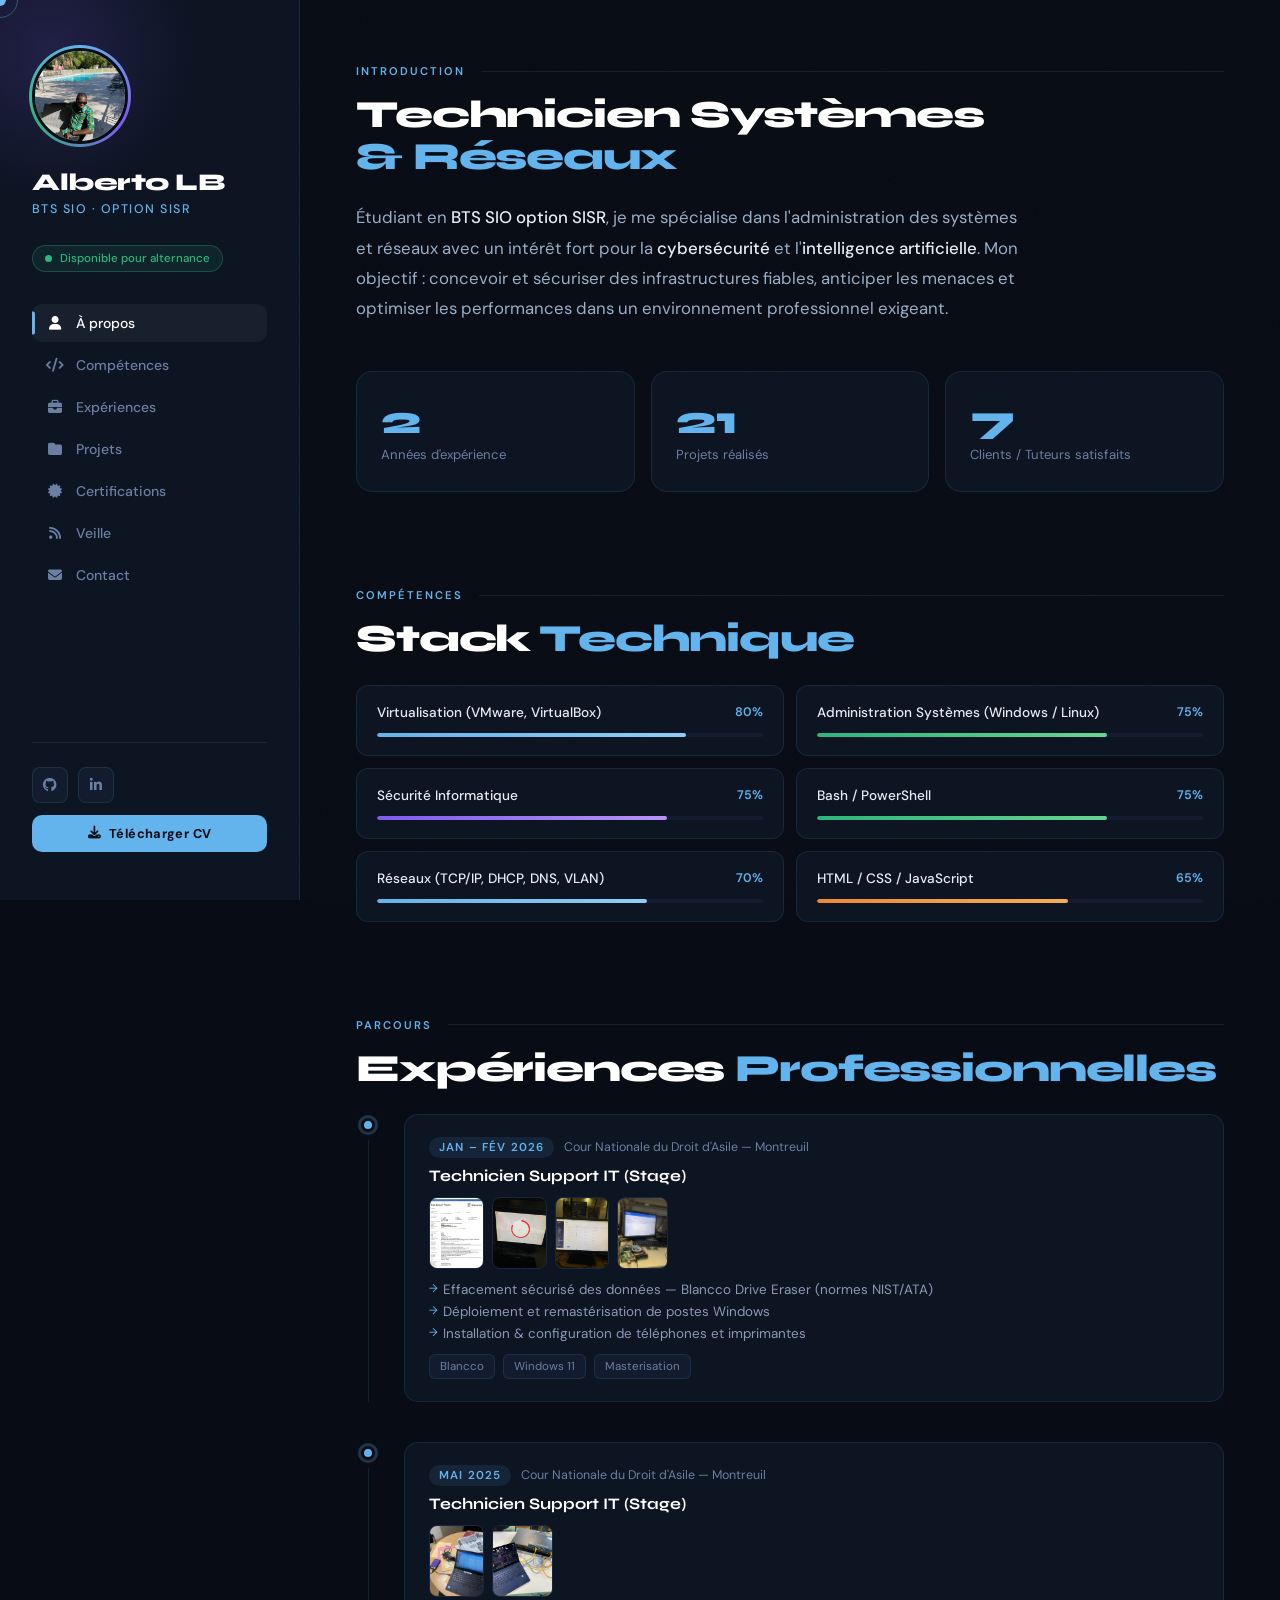
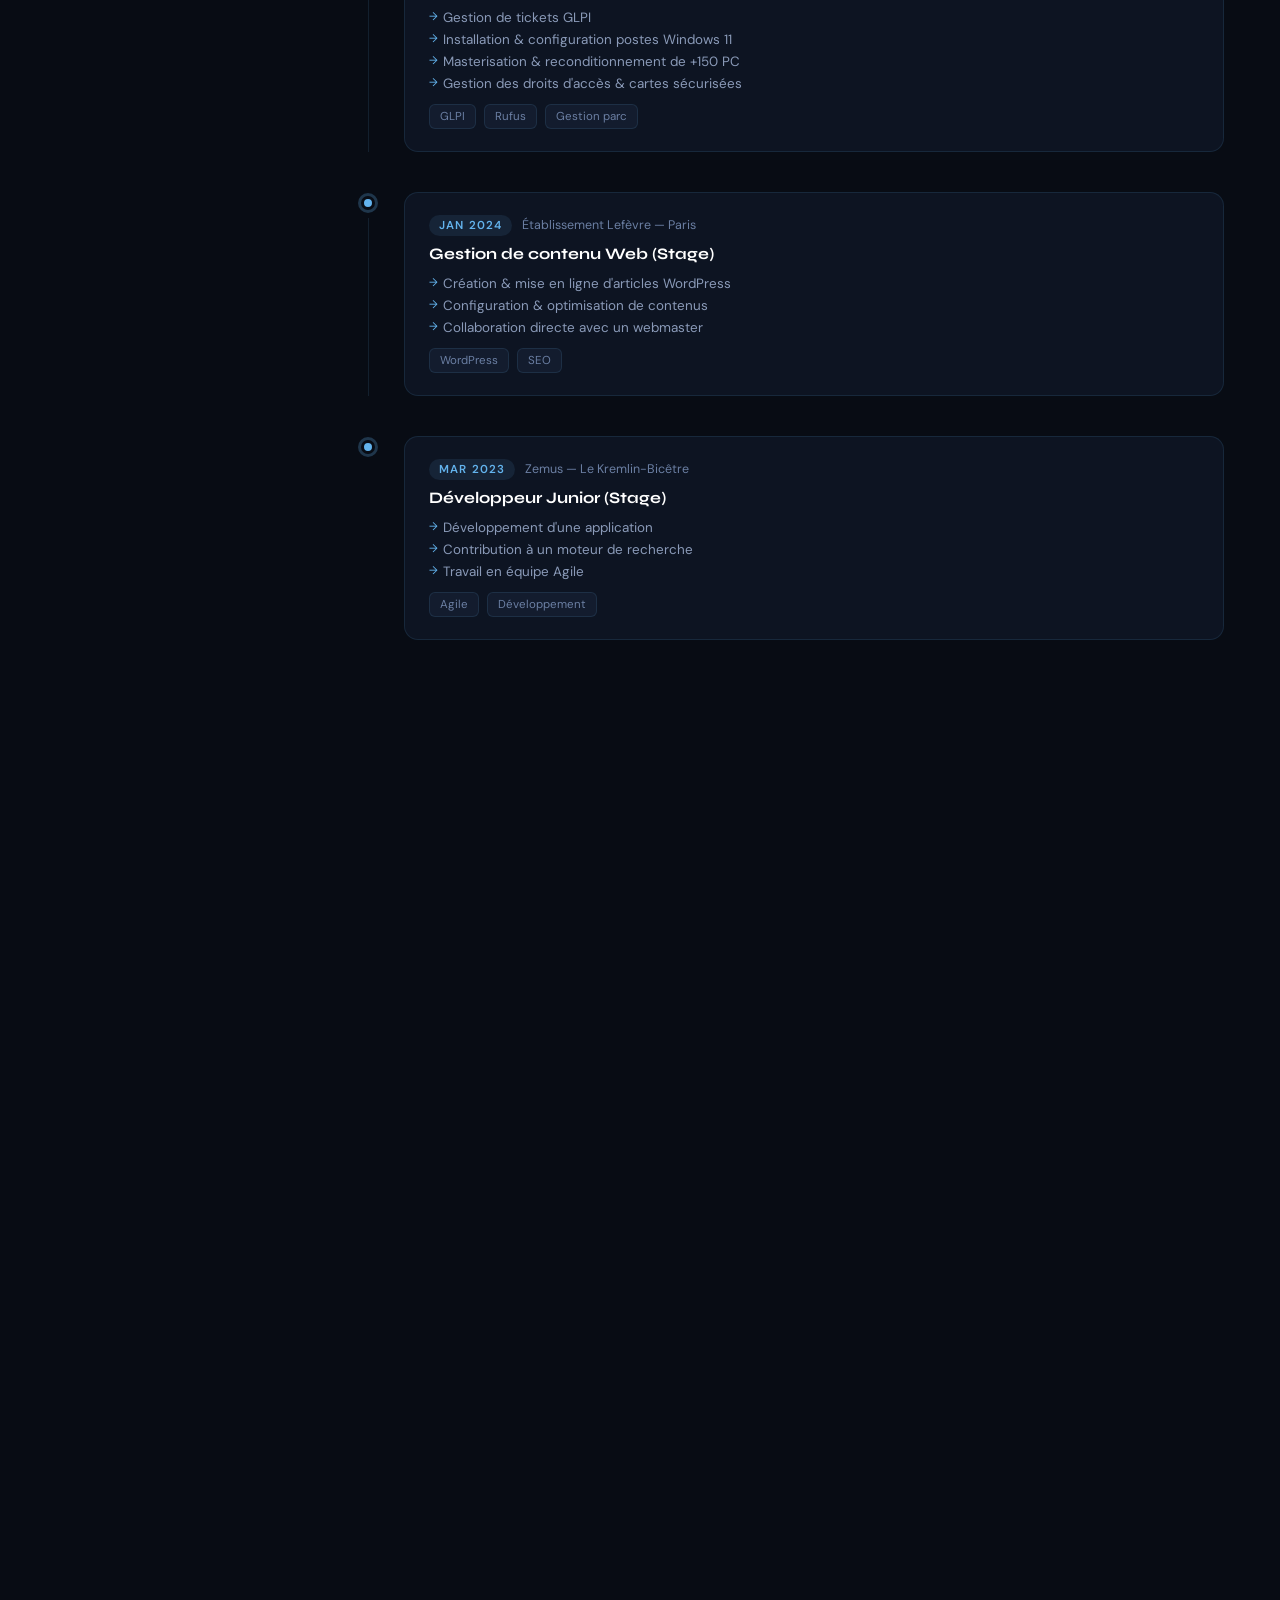
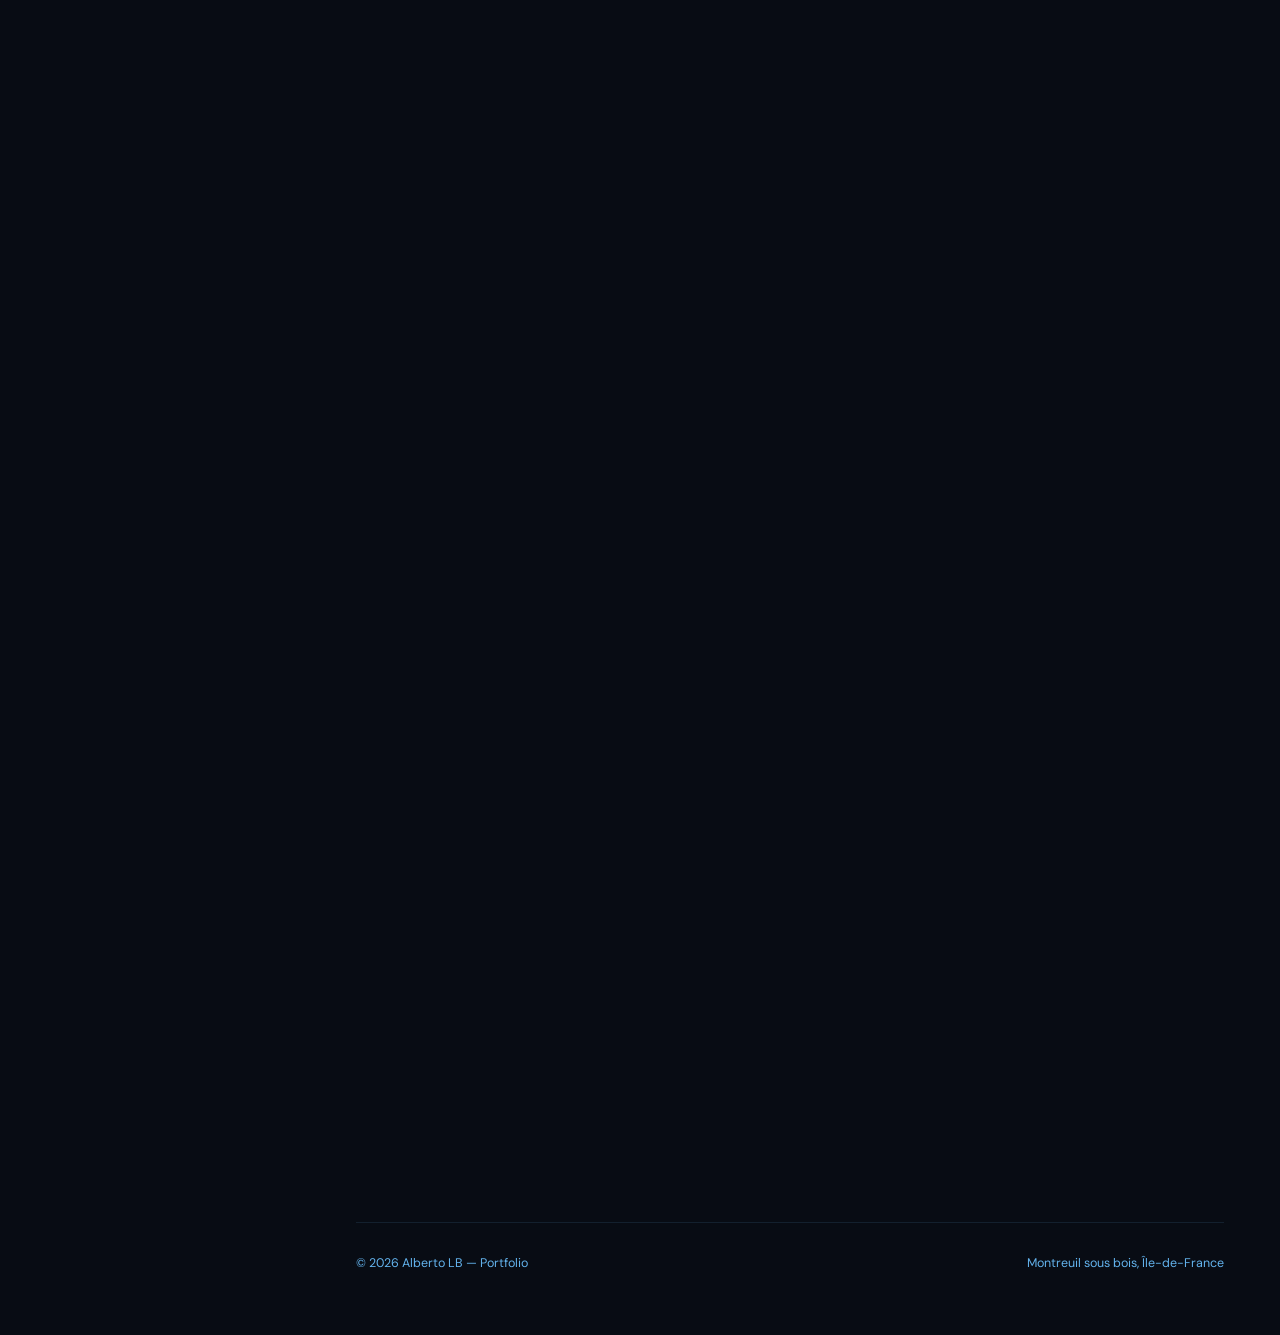
==== commit aa790d5d: "GROS CHANGEMENT" ====
--- a/index.html
+++ b/index.html
@@ -1,1155 +1,1548 @@
 <!DOCTYPE html>
-<html lang="en">
-    <head>
-        <met#aeb3b8et="utf-8">
-        <title>Alberto Portfolio</title>
-        <meta content="width=device-width, initial-scale=1.0" name="viewport">
-        <meta content="Free Website Template" name="keywords">
-        <meta content="Free Website Template" name="description">
-
-
-        <!-- le Favicon -->
-        <link rel="icon" href="favicon.ico" />
-
-        <!-- le Google Web Fonts -->
-        <link rel="preconnect" href="https://fonts.googleapis.com">
-        <link rel="preconnect" href="https://fonts.gstatic.com" crossorigin>
-        <link href="https://fonts.googleapis.com/css2?family=Heebo:wght@300;400;500;600;700&display=swap" rel="stylesheet">
-
-        <!-- le Icon Font Stylesheet -->
-        <link href="https://cdnjs.cloudflare.com/ajax/libs/font-awesome/5.10.0/css/all.min.css" rel="stylesheet">
-        <link href="https://cdn.jsdelivr.net/npm/bootstrap-icons@1.4.1/font/bootstrap-icons.css" rel="stylesheet">
-
-        <!-- le Libraries Stylesheet -->
-        <link href="lib/owlcarousel/assets/owl.carousel.min.css" rel="stylesheet">
-        <link href="lib/lightbox/css/lightbox.min.css" rel="stylesheet">
-        <link href="lib/animate/animate.min.css" rel="stylesheet">
-
-        <!-- le Customized Bootstrap Stylesheet -->
-        <link href="css/bootstrap.min.css" rel="stylesheet">
-
-        <!-- le Template Stylesheet -->
-        <link href="css/style.css" rel="stylesheet">
-    </head>
-
-    <body>
-        <!-- le Spinner Start -->
-        <div id="spinner" class="show bg-white position-fixed translate-middle w-100 vh-100 top-50 start-50 d-flex align-items-center justify-content-center">
-            <div class="spinner-border text-primary" style="width: 3rem; height: 3rem;" role="status">
-                <span class="sr-only">Loading...</span>
+<html lang="fr">
+<head>
+<meta charset="UTF-8">
+<meta name="viewport" content="width=device-width, initial-scale=1.0">
+<title>Alberto LB</title>
+<link rel="preconnect" href="https://fonts.googleapis.com">
+<link rel="preconnect" href="https://fonts.gstatic.com" crossorigin>
+<link href="https://fonts.googleapis.com/css2?family=Syne:wght@400;500;600;700;800&family=DM+Sans:ital,opsz,wght@0,9..40,300;0,9..40,400;0,9..40,500;1,9..40,300&display=swap" rel="stylesheet">
+<link href="https://cdnjs.cloudflare.com/ajax/libs/font-awesome/6.5.0/css/all.min.css" rel="stylesheet">
+
+<link rel="icon" sizes="32x32" href="logo A.png">
+<link rel="icon" sizes="16x16" href="logo A.png">
+<link rel="apple-touch-icon" href="logo A.png">
+<style>
+  :root {
+    --bg: #080c14;
+    --surface: #0d1422;
+    --surface2: #131c2e;
+    --border: rgba(99,179,237,0.12);
+    --accent: #63b3ed;
+    --accent2: #7f5af0;
+    --accent3: #2cb67d;
+    --text: #e8edf5;
+    --muted: #6b7fa3;
+    --glow: rgba(99,179,237,0.15);
+  }
+
+  *, *::before, *::after { box-sizing: border-box; margin: 0; padding: 0; }
+
+  html { scroll-behavior: smooth; }
+
+  body {
+    font-family: 'DM Sans', sans-serif;
+    background: var(--bg);
+    color: var(--text);
+    overflow-x: hidden;
+    cursor: none;
+  }
+
+  /* CUSTOM CURSOR */
+  .cursor {
+    width: 12px; height: 12px;
+    background: var(--accent);
+    border-radius: 50%;
+    position: fixed; top: 0; left: 0;
+    pointer-events: none; z-index: 9999;
+    transition: transform 0.1s;
+    mix-blend-mode: screen;
+  }
+  .cursor-follower {
+    width: 36px; height: 36px;
+    border: 1.5px solid rgba(99,179,237,0.4);
+    border-radius: 50%;
+    position: fixed; top: 0; left: 0;
+    pointer-events: none; z-index: 9998;
+    transition: transform 0.25s ease, width 0.3s, height 0.3s, background 0.3s;
+  }
+  body:has(a:hover) .cursor-follower,
+  body:has(button:hover) .cursor-follower {
+    width: 54px; height: 54px;
+    background: rgba(99,179,237,0.06);
+    border-color: var(--accent);
+    transform: translate(-50%, -50%) !important;
+  }
+
+  /* NOISE OVERLAY */
+  body::before {
+    content: '';
+    position: fixed; inset: 0;
+    background-image: url("data:image/svg+xml,%3Csvg viewBox='0 0 512 512' xmlns='http://www.w3.org/2000/svg'%3E%3Cfilter id='noise'%3E%3CfeTurbulence type='fractalNoise' baseFrequency='0.75' numOctaves='4' stitchTiles='stitch'/%3E%3C/filter%3E%3Crect width='100%25' height='100%25' filter='url(%23noise)' opacity='0.04'/%3E%3C/svg%3E");
+    pointer-events: none; z-index: 1; opacity: 0.4;
+  }
+
+  /* LAYOUT */
+  .layout {
+    display: grid;
+    grid-template-columns: 300px 1fr;
+    min-height: 100vh;
+    position: relative; z-index: 2;
+  }
+
+  /* ===== SIDEBAR ===== */
+  .sidebar {
+    position: sticky;
+    top: 0; height: 100vh;
+    background: var(--surface);
+    border-right: 1px solid var(--border);
+    display: flex; flex-direction: column;
+    padding: 48px 32px;
+    overflow: hidden;
+  }
+
+  .sidebar::before {
+    content: '';
+    position: absolute;
+    top: -100px; left: -100px;
+    width: 300px; height: 300px;
+    background: radial-gradient(circle, rgba(127,90,240,0.18) 0%, transparent 70%);
+    pointer-events: none;
+  }
+
+  .avatar-wrap {
+    position: relative; width: 96px; height: 96px; margin-bottom: 24px;
+  }
+  .avatar-wrap::before {
+    content: '';
+    position: absolute; inset: -3px;
+    border-radius: 50%;
+    background: conic-gradient(var(--accent), var(--accent2), var(--accent3), var(--accent));
+    animation: spin 4s linear infinite;
+  }
+  @keyframes spin { to { transform: rotate(360deg); } }
+  .avatar-wrap img {
+    width: 96px; height: 96px;
+    border-radius: 50%;
+    object-fit: cover;
+    position: relative; z-index: 1;
+    border: 3px solid var(--bg);
+  }
+  .avatar-placeholder {
+    width: 96px; height: 96px;
+    border-radius: 50%;
+    background: linear-gradient(135deg, var(--accent2), var(--accent));
+    display: flex; align-items: center; justify-content: center;
+    font-family: 'Syne', sans-serif;
+    font-size: 2rem; font-weight: 800;
+    color: white;
+    position: relative; z-index: 1;
+    border: 3px solid var(--bg);
+  }
+
+  .sidebar h1 {
+    font-family: 'Syne', sans-serif;
+    font-size: 1.5rem; font-weight: 800;
+    color: #fff;
+    letter-spacing: -0.02em;
+    margin-bottom: 4px;
+  }
+  .sidebar .role {
+    font-size: 0.78rem;
+    color: var(--accent);
+    letter-spacing: 0.12em;
+    text-transform: uppercase;
+    font-weight: 500;
+    margin-bottom: 28px;
+  }
+
+  .status-pill {
+    display: inline-flex; align-items: center; gap: 8px;
+    background: rgba(44,182,125,0.1);
+    border: 1px solid rgba(44,182,125,0.3);
+    border-radius: 100px;
+    padding: 5px 12px;
+    font-size: 0.72rem; color: var(--accent3);
+    font-weight: 500; margin-bottom: 32px;
+  }
+  .status-dot {
+    width: 7px; height: 7px; border-radius: 50%;
+    background: var(--accent3);
+    animation: pulse 2s infinite;
+  }
+  @keyframes pulse {
+    0%,100% { box-shadow: 0 0 0 0 rgba(44,182,125,0.6); }
+    50% { box-shadow: 0 0 0 6px rgba(44,182,125,0); }
+  }
+
+  /* NAV */
+  nav { display: flex; flex-direction: column; gap: 4px; margin-bottom: auto; }
+  nav a {
+    display: flex; align-items: center; gap: 12px;
+    padding: 10px 14px;
+    border-radius: 10px;
+    color: var(--muted);
+    text-decoration: none;
+    font-size: 0.875rem;
+    font-weight: 500;
+    transition: all 0.2s;
+    position: relative;
+  }
+  nav a i { width: 18px; text-align: center; font-size: 0.875rem; }
+  nav a:hover, nav a.active {
+    color: #fff;
+    background: rgba(255,255,255,0.05);
+  }
+  nav a.active::before {
+    content: '';
+    position: absolute; left: 0; top: 50%; transform: translateY(-50%);
+    width: 3px; height: 60%;
+    background: var(--accent);
+    border-radius: 0 2px 2px 0;
+  }
+
+  .sidebar-footer {
+    padding-top: 24px;
+    border-top: 1px solid var(--border);
+    display: flex; flex-direction: column; gap: 12px;
+  }
+  .social-links { display: flex; gap: 10px; }
+  .social-links a {
+    width: 36px; height: 36px;
+    border-radius: 8px;
+    background: var(--surface2);
+    border: 1px solid var(--border);
+    display: flex; align-items: center; justify-content: center;
+    color: var(--muted);
+    text-decoration: none;
+    font-size: 0.875rem;
+    transition: all 0.2s;
+  }
+  .social-links a:hover {
+    color: var(--accent);
+    border-color: var(--accent);
+    background: rgba(99,179,237,0.08);
+  }
+  .cv-btn {
+    display: flex; align-items: center; justify-content: center; gap: 8px;
+    background: var(--accent);
+    color: #080c14;
+    text-decoration: none;
+    padding: 10px 16px;
+    border-radius: 10px;
+    font-size: 0.8rem;
+    font-weight: 700;
+    letter-spacing: 0.03em;
+    transition: all 0.2s;
+  }
+  .cv-btn:hover { background: #90cdf4; transform: translateY(-1px); }
+
+  /* ===== MAIN CONTENT ===== */
+  main {
+    padding: 64px 56px;
+    display: flex; flex-direction: column; gap: 96px;
+  }
+
+  /* SECTION TITLES */
+  .section-label {
+    display: flex; align-items: center; gap: 16px;
+    font-size: 0.7rem; letter-spacing: 0.18em;
+    text-transform: uppercase; color: var(--accent);
+    font-weight: 600; margin-bottom: 16px;
+  }
+  .section-label::after {
+    content: '';
+    flex: 1; height: 1px;
+    background: var(--border);
+  }
+  .section-title {
+    font-family: 'Syne', sans-serif;
+    font-size: 2.4rem; font-weight: 800;
+    color: #fff;
+    letter-spacing: -0.03em;
+    line-height: 1.1;
+    margin-bottom: 24px;
+  }
+  .section-title span { color: var(--accent); }
+
+  /* ===== HERO ===== */
+  #about .hero-grid {
+    display: grid;
+    grid-template-columns: 1fr 1fr 1fr;
+    gap: 16px;
+    margin-top: 48px;
+  }
+  .stat-card {
+    background: var(--surface);
+    border: 1px solid var(--border);
+    border-radius: 16px;
+    padding: 28px 24px;
+    position: relative; overflow: hidden;
+    transition: all 0.3s;
+  }
+  .stat-card::before {
+    content: '';
+    position: absolute; inset: 0;
+    background: linear-gradient(135deg, rgba(99,179,237,0.05), transparent);
+    opacity: 0; transition: opacity 0.3s;
+  }
+  .stat-card:hover { border-color: rgba(99,179,237,0.4); transform: translateY(-3px); }
+  .stat-card:hover::before { opacity: 1; }
+  .stat-num {
+    font-family: 'Syne', sans-serif;
+    font-size: 2.5rem; font-weight: 800;
+    color: var(--accent);
+    line-height: 1;
+    margin-bottom: 6px;
+  }
+  .stat-label { font-size: 0.82rem; color: var(--muted); }
+
+  /* ABOUT TEXT */
+  .about-text {
+    font-size: 1.05rem;
+    line-height: 1.8;
+    color: #9aafc8;
+    max-width: 680px;
+  }
+  .about-text strong { color: var(--text); font-weight: 500; }
+
+  /* ===== SKILLS ===== */
+  .skills-grid {
+    display: grid;
+    grid-template-columns: 1fr 1fr;
+    gap: 12px;
+  }
+  .skill-item {
+    background: var(--surface);
+    border: 1px solid var(--border);
+    border-radius: 12px;
+    padding: 18px 20px;
+    transition: all 0.25s;
+  }
+  .skill-item:hover { border-color: rgba(99,179,237,0.35); }
+  .skill-header {
+    display: flex; justify-content: space-between;
+    align-items: center; margin-bottom: 12px;
+  }
+  .skill-name { font-size: 0.85rem; font-weight: 500; color: var(--text); }
+  .skill-pct { font-size: 0.78rem; color: var(--accent); font-weight: 600; }
+  .skill-bar {
+    height: 4px; background: var(--surface2);
+    border-radius: 100px; overflow: hidden;
+  }
+  .skill-fill {
+    height: 100%; border-radius: 100px;
+    animation: growBar 1.2s ease-out forwards;
+    transform-origin: left;
+  }
+  @keyframes growBar { from { width: 0; } }
+  .fill-blue { background: linear-gradient(90deg, var(--accent), #90cdf4); }
+  .fill-purple { background: linear-gradient(90deg, var(--accent2), #b794f4); }
+  .fill-green { background: linear-gradient(90deg, var(--accent3), #68d391); }
+  .fill-orange { background: linear-gradient(90deg, #ed8936, #f6ad55); }
+
+  /* ===== TIMELINE EXPERIENCE ===== */
+  .timeline { display: flex; flex-direction: column; gap: 0; }
+  .tl-item {
+    display: grid;
+    grid-template-columns: 24px 1fr;
+    gap: 24px;
+    padding-bottom: 40px;
+    position: relative;
+  }
+  .tl-item:last-child { padding-bottom: 0; }
+  .tl-left {
+    display: flex; flex-direction: column; align-items: center;
+  }
+  .tl-dot {
+    width: 14px; height: 14px;
+    border-radius: 50%;
+    background: var(--accent);
+    border: 3px solid var(--bg);
+    box-shadow: 0 0 0 3px rgba(99,179,237,0.25);
+    flex-shrink: 0;
+    margin-top: 4px;
+    position: relative; z-index: 1;
+  }
+  .tl-line {
+    flex: 1; width: 1px;
+    background: var(--border);
+    margin-top: 8px;
+  }
+  .tl-item:last-child .tl-line { display: none; }
+  .tl-content {
+    background: var(--surface);
+    border: 1px solid var(--border);
+    border-radius: 14px;
+    padding: 22px 24px;
+    transition: all 0.25s;
+  }
+  .tl-content:hover { border-color: rgba(99,179,237,0.35); transform: translateX(4px); }
+  .tl-meta {
+    display: flex; align-items: center; gap: 10px;
+    margin-bottom: 8px;
+    flex-wrap: wrap;
+  }
+  .tl-date {
+    font-size: 0.72rem; letter-spacing: 0.1em;
+    color: var(--accent); font-weight: 600;
+    background: rgba(99,179,237,0.1);
+    padding: 3px 10px; border-radius: 100px;
+    text-transform: uppercase;
+  }
+  .tl-company { font-size: 0.78rem; color: var(--muted); }
+  .tl-title {
+    font-family: 'Syne', sans-serif;
+    font-size: 1rem; font-weight: 700;
+    color: #fff; margin-bottom: 12px;
+  }
+  .tl-tags { display: flex; flex-wrap: wrap; gap: 8px; margin-top: 12px; }
+  .tl-tag {
+    font-size: 0.72rem; padding: 4px 10px;
+    border-radius: 6px;
+    background: var(--surface2);
+    border: 1px solid var(--border);
+    color: var(--muted);
+  }
+  .tl-list { list-style: none; display: flex; flex-direction: column; gap: 5px; }
+  .tl-list li {
+    font-size: 0.84rem; color: #8a9ab8;
+    padding-left: 14px; position: relative;
+  }
+  .tl-list li::before {
+    content: '→'; position: absolute; left: 0;
+    color: var(--accent); font-size: 0.7rem;
+  }
+
+  /* ===== PROJECTS ===== */
+  .projects-grid {
+    display: grid;
+    grid-template-columns: 1fr 1fr;
+    gap: 20px;
+  }
+  .project-card {
+    background: var(--surface);
+    border: 1px solid var(--border);
+    border-radius: 18px;
+    padding: 28px;
+    position: relative; overflow: hidden;
+    cursor: pointer;
+    transition: all 0.3s;
+  }
+  .project-card.full-width { grid-column: 1 / -1; }
+  .project-card::before {
+    content: '';
+    position: absolute; top: 0; left: 0; right: 0;
+    height: 2px;
+    background: linear-gradient(90deg, transparent, var(--accent), transparent);
+    opacity: 0; transition: opacity 0.3s;
+  }
+  .project-card:hover { border-color: rgba(99,179,237,0.4); transform: translateY(-4px); box-shadow: 0 20px 60px rgba(0,0,0,0.4); }
+  .project-card:hover::before { opacity: 1; }
+  .project-icon {
+    width: 48px; height: 48px;
+    border-radius: 12px;
+    display: flex; align-items: center; justify-content: center;
+    font-size: 1.3rem;
+    margin-bottom: 18px;
+  }
+  .project-title {
+    font-family: 'Syne', sans-serif;
+    font-size: 1.05rem; font-weight: 700;
+    color: #fff; margin-bottom: 10px;
+  }
+  .project-desc {
+    font-size: 0.84rem; color: var(--muted);
+    line-height: 1.65; margin-bottom: 18px;
+  }
+  .project-badges { display: flex; flex-wrap: wrap; gap: 7px; }
+  .badge {
+    font-size: 0.7rem; padding: 4px 10px;
+    border-radius: 6px; font-weight: 500;
+    border: 1px solid;
+  }
+  .badge-blue { background: rgba(99,179,237,0.1); border-color: rgba(99,179,237,0.3); color: var(--accent); }
+  .badge-purple { background: rgba(127,90,240,0.1); border-color: rgba(127,90,240,0.3); color: #b794f4; }
+  .badge-green { background: rgba(44,182,125,0.1); border-color: rgba(44,182,125,0.3); color: var(--accent3); }
+  .badge-pink { background: rgba(249,168,212,0.1); border-color: rgba(249,168,212,0.3); color: #f9a8d4; }
+
+  .project-link {
+    display: inline-flex; align-items: center; gap: 6px;
+    font-size: 0.78rem; color: var(--accent);
+    text-decoration: none; font-weight: 500;
+    margin-top: 14px;
+    transition: gap 0.2s;
+  }
+  .project-link:hover { gap: 10px; }
+
+  /* ===== CERTIFICATIONS ===== */
+  .certs-grid {
+    display: grid;
+    grid-template-columns: repeat(3, 1fr);
+    gap: 16px;
+  }
+  .cert-card {
+    background: var(--surface);
+    border: 1px solid var(--border);
+    border-radius: 14px;
+    padding: 24px 20px;
+    text-align: center;
+    transition: all 0.25s;
+  }
+  .cert-card:hover { border-color: rgba(99,179,237,0.4); transform: translateY(-3px); }
+  .cert-icon { font-size: 2rem; margin-bottom: 12px; }
+  .cert-name { font-size: 0.85rem; font-weight: 600; color: var(--text); margin-bottom: 4px; }
+  .cert-org { font-size: 0.75rem; color: var(--muted); }
+  .cert-year {
+    display: inline-block;
+    margin-top: 10px;
+    font-size: 0.7rem; padding: 3px 10px;
+    border-radius: 100px;
+    background: rgba(99,179,237,0.1);
+    color: var(--accent); font-weight: 600;
+  }
+
+  /* ===== VEILLE ===== */
+  .veille-card {
+    background: var(--surface);
+    border: 1px solid var(--border);
+    border-radius: 18px;
+    padding: 32px;
+    position: relative; overflow: hidden;
+  }
+  .veille-card::after {
+    content: '< / >';
+    position: absolute; right: 32px; top: 32px;
+    font-family: monospace;
+    font-size: 1.5rem;
+    color: rgba(99,179,237,0.08);
+    font-weight: 900;
+  }
+  .veille-topic {
+    display: flex; align-items: flex-start; gap: 16px;
+    padding: 14px 0;
+    border-bottom: 1px solid var(--border);
+  }
+  .veille-topic:last-child { border-bottom: none; }
+  .veille-num {
+    font-family: 'Syne', sans-serif;
+    font-size: 0.7rem; font-weight: 800;
+    color: var(--accent); opacity: 0.5;
+    min-width: 24px;
+    margin-top: 2px;
+  }
+  .veille-t { font-size: 0.9rem; font-weight: 600; color: var(--text); margin-bottom: 4px; }
+  .veille-d { font-size: 0.8rem; color: var(--muted); line-height: 1.5; }
+
+  /* ===== CONTACT ===== */
+  .contact-grid {
+    display: grid; grid-template-columns: 1fr 1fr;
+    gap: 16px;
+  }
+  .contact-item {
+    background: var(--surface);
+    border: 1px solid var(--border);
+    border-radius: 14px;
+    padding: 24px;
+    display: flex; align-items: center; gap: 16px;
+    transition: all 0.25s; text-decoration: none;
+  }
+  .contact-item:hover { border-color: rgba(99,179,237,0.4); transform: translateY(-2px); }
+  .contact-icon {
+    width: 44px; height: 44px;
+    border-radius: 10px;
+    background: rgba(99,179,237,0.1);
+    display: flex; align-items: center; justify-content: center;
+    color: var(--accent); font-size: 1.1rem; flex-shrink: 0;
+  }
+  .contact-label { font-size: 0.72rem; color: var(--muted); margin-bottom: 3px; }
+  .contact-val { font-size: 0.88rem; color: var(--text); font-weight: 500; }
+
+  /* ===== FOOTER ===== */
+  footer {
+    border-top: 1px solid var(--border);
+    padding-top: 32px;
+    display: flex; justify-content: space-between; align-items: center;
+    font-size: 0.78rem; color: var(--muted);
+  }
+  footer span { color: var(--accent); }
+
+  /* PROJECT IMAGES */
+  .project-img-row {
+    display: grid;
+    grid-template-columns: repeat(auto-fill, minmax(140px, 1fr));
+    gap: 8px;
+    margin-bottom: 20px;
+    border-radius: 12px;
+    overflow: hidden;
+  }
+  .project-img-row.single { grid-template-columns: 1fr; }
+  .project-img-row a { display: block; overflow: hidden; border-radius: 8px; }
+  .project-img-row img {
+    width: 100%; height: 110px;
+    object-fit: cover;
+    border-radius: 8px;
+    transition: transform 0.3s, filter 0.3s;
+    filter: brightness(0.85);
+    display: block;
+  }
+  .project-img-row.single img { height: 220px; }
+  .project-img-row a:hover img { transform: scale(1.05); filter: brightness(1); }
+
+  /* TIMELINE IMAGES */
+  .tl-imgs {
+    display: flex; gap: 8px; flex-wrap: wrap;
+    margin-bottom: 12px;
+  }
+  .tl-imgs img {
+    height: 72px; width: auto; max-width: 120px;
+    object-fit: cover;
+    border-radius: 8px;
+    border: 1px solid var(--border);
+    transition: transform 0.25s;
+    cursor: zoom-in;
+  }
+  .tl-imgs img:hover { transform: scale(1.08); }
+
+  /* CERT IMAGES */
+  .cert-img {
+    width: 100%; height: 120px;
+    object-fit: cover;
+    border-radius: 8px;
+    margin-bottom: 12px;
+    border: 1px solid var(--border);
+  }
+
+
+  .reveal {
+    opacity: 0; transform: translateY(30px);
+    transition: opacity 0.7s ease, transform 0.7s ease;
+  }
+  .reveal.visible { opacity: 1; transform: none; }
+
+  /* ===== RESPONSIVE ===== */
+  @media (max-width: 1024px) {
+    .layout { grid-template-columns: 1fr; }
+    .sidebar {
+      position: relative; height: auto;
+      flex-direction: row; flex-wrap: wrap;
+      align-items: center; gap: 20px;
+      padding: 24px 28px;
+    }
+    .sidebar::before { display: none; }
+    .avatar-wrap { width: 60px; height: 60px; margin-bottom: 0; }
+    .avatar-wrap::before { display: none; }
+    .avatar-placeholder { width: 60px; height: 60px; font-size: 1.2rem; }
+    .sidebar h1 { font-size: 1.2rem; }
+    nav { flex-direction: row; flex-wrap: wrap; gap: 4px; }
+    main { padding: 32px 24px; }
+    .hero-grid { grid-template-columns: 1fr 1fr !important; }
+    .projects-grid { grid-template-columns: 1fr; }
+    .certs-grid { grid-template-columns: 1fr 1fr; }
+    .skills-grid { grid-template-columns: 1fr; }
+    .contact-grid { grid-template-columns: 1fr; }
+  }
+
+  @media (max-width: 640px) {
+    .section-title { font-size: 1.8rem; }
+    .hero-grid { grid-template-columns: 1fr !important; }
+    .certs-grid { grid-template-columns: 1fr; }
+    footer { flex-direction: column; gap: 8px; text-align: center; }
+  }
+</style>
+</head>
+<body>
+
+<!-- ===== LOADER ===== -->
+<div id="loader">
+  <div class="loader-bg"></div>
+  <div class="loader-content">
+    <div class="loader-logo">
+      <img src="logo A.png" alt="logo" class="loader-logo-img">
+      <div class="loader-ring ring1"></div>
+      <div class="loader-ring ring2"></div>
+      <div class="loader-ring ring3"></div>
+    </div>
+    <div class="loader-name">Alberto <span>Luemba Bembe</span></div>
+    <div class="loader-role">Portfolio</div>
+    <div class="loader-bar-wrap">
+      <div class="loader-bar-track">
+        <div class="loader-bar-fill" id="loaderBar"></div>
+      </div>
+      <div class="loader-pct" id="loaderPct">0%</div>
+    </div>
+    <div class="loader-dots">
+      <span></span><span></span><span></span>
+    </div>
+  </div>
+  <div class="loader-grid"></div>
+  <div class="loader-particles" id="loaderParticles"></div>
+</div>
+
+<style>
+  /* ---- LOADER ---- */
+  #loader {
+    position: fixed; inset: 0; z-index: 999999;
+    background: #080c14;
+    display: flex; align-items: center; justify-content: center;
+    flex-direction: column;
+    transition: opacity 0.7s ease, transform 0.7s ease;
+  }
+  #loader.fade-out {
+    opacity: 0;
+    transform: scale(1.04);
+    pointer-events: none;
+  }
+
+  /* Grid background */
+  .loader-grid {
+    position: absolute; inset: 0;
+    background-image:
+      linear-gradient(rgba(99,179,237,0.04) 1px, transparent 1px),
+      linear-gradient(90deg, rgba(99,179,237,0.04) 1px, transparent 1px);
+    background-size: 60px 60px;
+    pointer-events: none;
+  }
+
+  /* Radial glow */
+  .loader-bg {
+    position: absolute; inset: 0; pointer-events: none;
+    background:
+      radial-gradient(ellipse 60% 50% at 50% 50%, rgba(127,90,240,0.12) 0%, transparent 70%),
+      radial-gradient(ellipse 40% 30% at 50% 50%, rgba(99,179,237,0.08) 0%, transparent 60%);
+    animation: loaderPulse 2s ease-in-out infinite alternate;
+  }
+  @keyframes loaderPulse {
+    from { opacity: 0.7; }
+    to { opacity: 1; }
+  }
+
+  /* Content */
+  .loader-content {
+    position: relative; z-index: 2;
+    display: flex; flex-direction: column;
+    align-items: center; gap: 20px;
+    animation: loaderIn 0.6s ease-out;
+  }
+  @keyframes loaderIn {
+    from { opacity: 0; transform: translateY(20px); }
+    to { opacity: 1; transform: none; }
+  }
+
+  /* Logo circle */
+  .loader-logo {
+    position: relative;
+    width: 100px; height: 100px;
+    display: flex; align-items: center; justify-content: center;
+    margin-bottom: 8px;
+  }
+  .loader-initials {
+    font-family: 'Syne', sans-serif;
+    font-size: 2rem; font-weight: 800;
+    color: #fff;
+    letter-spacing: -0.02em;
+    position: relative; z-index: 2;
+    text-shadow: 0 0 30px rgba(99,179,237,0.6);
+  }
+
+  /* Spinning rings */
+  .loader-ring {
+    position: absolute; border-radius: 50%;
+    border-style: solid; border-color: transparent;
+  }
+  .ring1 {
+    inset: 0;
+    border-width: 2px;
+    border-top-color: var(--accent, #63b3ed);
+    animation: spinRing 1.2s linear infinite;
+  }
+  .ring2 {
+    inset: 8px;
+    border-width: 2px;
+    border-right-color: #7f5af0;
+    animation: spinRing 1.8s linear infinite reverse;
+  }
+  .ring3 {
+    inset: 18px;
+    border-width: 1.5px;
+    border-bottom-color: #2cb67d;
+    animation: spinRing 2.4s linear infinite;
+  }
+  @keyframes spinRing { to { transform: rotate(360deg); } }
+
+  /* Name & role */
+  .loader-name {
+    font-family: 'Syne', sans-serif;
+    font-size: 1.6rem; font-weight: 800;
+    color: #fff; letter-spacing: -0.02em;
+  }
+  .loader-name span { color: #63b3ed; }
+  .loader-role {
+    font-size: 0.78rem; letter-spacing: 0.16em;
+    text-transform: uppercase; color: #6b7fa3;
+    font-weight: 500;
+  }
+
+  /* Progress bar */
+  .loader-bar-wrap {
+    display: flex; align-items: center; gap: 12px;
+    width: 260px;
+  }
+  .loader-bar-track {
+    flex: 1; height: 3px;
+    background: rgba(255,255,255,0.07);
+    border-radius: 100px; overflow: hidden;
+  }
+  .loader-bar-fill {
+    height: 100%; width: 0%;
+    background: linear-gradient(90deg, #7f5af0, #63b3ed, #2cb67d);
+    background-size: 200% 100%;
+    border-radius: 100px;
+    transition: width 0.1s linear;
+    animation: shimmer 1.5s linear infinite;
+  }
+  @keyframes shimmer {
+    0% { background-position: 100% 0; }
+    100% { background-position: -100% 0; }
+  }
+  .loader-pct {
+    font-family: 'Syne', sans-serif;
+    font-size: 0.72rem; font-weight: 700;
+    color: #63b3ed; min-width: 32px; text-align: right;
+  }
+
+  /* Dots */
+  .loader-dots { display: flex; gap: 8px; }
+  .loader-dots span {
+    width: 5px; height: 5px; border-radius: 50%;
+    background: #63b3ed; opacity: 0.3;
+    animation: dotPulse 1.2s ease-in-out infinite;
+  }
+  .loader-dots span:nth-child(2) { animation-delay: 0.2s; background: #7f5af0; }
+  .loader-dots span:nth-child(3) { animation-delay: 0.4s; background: #2cb67d; }
+  @keyframes dotPulse {
+    0%, 100% { opacity: 0.3; transform: scale(1); }
+    50% { opacity: 1; transform: scale(1.5); }
+  }
+
+  /* Floating particles */
+  .loader-particles {
+    position: absolute; inset: 0; pointer-events: none; overflow: hidden;
+  }
+  .loader-particle {
+    position: absolute;
+    border-radius: 50%;
+    animation: floatUp linear infinite;
+    opacity: 0;
+  }
+  @keyframes floatUp {
+    0% { transform: translateY(0) scale(1); opacity: 0; }
+    10% { opacity: 0.7; }
+    90% { opacity: 0.3; }
+    100% { transform: translateY(-100vh) scale(0.3); opacity: 0; }
+  }
+
+  /* Hide scrollbar while loading */
+  body.loading { overflow: hidden; }
+
+  .loader-logo-img {
+  width: 60px;   /* ajuste selon ton logo */
+  height: 60px;
+  object-fit: contain;
+  position: relative;
+  z-index: 2;
+}
+</style>
+
+<script>
+  // ---- LOADER LOGIC ----
+  document.body.classList.add('loading');
+  const bar = document.getElementById('loaderBar');
+  const pct = document.getElementById('loaderPct');
+
+  // Generate floating particles
+  const pc = document.getElementById('loaderParticles');
+  const colors = ['#63b3ed','#7f5af0','#2cb67d','#90cdf4','#b794f4'];
+  for (let i = 0; i < 28; i++) {
+    const p = document.createElement('div');
+    p.className = 'loader-particle';
+    const size = Math.random() * 4 + 2;
+    p.style.cssText = `
+      width:${size}px; height:${size}px;
+      left:${Math.random()*100}%;
+      bottom:${Math.random()*20}%;
+      background:${colors[Math.floor(Math.random()*colors.length)]};
+      animation-duration:${3 + Math.random()*4}s;
+      animation-delay:${Math.random()*3}s;
+    `;
+    pc.appendChild(p);
+  }
+
+  // Animate progress bar over 2.8s
+  let progress = 0;
+  const totalDuration = 2800;
+  const interval = 30;
+  const steps = totalDuration / interval;
+  let step = 0;
+
+  const timer = setInterval(() => {
+    step++;
+    // Ease-out curve: fast at start, slow at end
+    const ease = 1 - Math.pow(1 - step / steps, 2.5);
+    progress = Math.min(Math.round(ease * 100), 100);
+    bar.style.width = progress + '%';
+    pct.textContent = progress + '%';
+
+    if (progress >= 100) {
+      clearInterval(timer);
+      setTimeout(() => {
+        document.getElementById('loader').classList.add('fade-out');
+        document.body.classList.remove('loading');
+        setTimeout(() => {
+          document.getElementById('loader').style.display = 'none';
+        }, 700);
+      }, 300);
+    }
+  }, interval);
+</script>
+
+<div class="cursor" id="cursor"></div>
+<div class="cursor-follower" id="follower"></div>
+
+<div class="layout">
+
+  <!-- SIDEBAR -->
+  <aside class="sidebar">
+    <div class="avatar-wrap">
+      <img src="moi.jpeg" alt="Alberto LB" style="width:96px;height:96px;border-radius:50%;object-fit:cover;position:relative;z-index:1;border:3px solid var(--bg);">
+    </div>
+
+    <div>
+      <h1>Alberto LB</h1>
+      <p class="role">BTS SIO · Option SISR</p>
+      <div class="status-pill">
+        <div class="status-dot"></div>
+        Disponible pour alternance
+      </div>
+    </div>
+
+    <nav id="nav">
+      <a href="#about" class="active"><i class="fa fa-user"></i> À propos</a>
+      <a href="#skills"><i class="fa fa-code"></i> Compétences</a>
+      <a href="#experience"><i class="fa fa-briefcase"></i> Expériences</a>
+      <a href="#projects"><i class="fa fa-folder"></i> Projets</a>
+      <a href="#certifs"><i class="fa fa-certificate"></i> Certifications</a>
+      <a href="#veille"><i class="fa fa-rss"></i> Veille</a>
+      <a href="#contact"><i class="fa fa-envelope"></i> Contact</a>
+    </nav>
+
+    <div class="sidebar-footer">
+      <div class="social-links">
+        <a href="https://github.com/albertobrt" target="_blank" title="GitHub"><i class="fab fa-github"></i></a>
+        <a href="https://www.linkedin.com/in/alberto-luemba-bembe-84b207324/" target="_blank" title="LinkedIn"><i class="fab fa-linkedin-in"></i></a>
+      </div>
+      <a href="CV ALBERTO 2026.pdf" class="cv-btn" download>
+        <i class="fa fa-download"></i> Télécharger CV
+      </a>
+    </div>
+  </aside>
+
+  <!-- MAIN -->
+  <main>
+
+    <!-- ABOUT -->
+    <section id="about" class="reveal">
+      <div class="section-label">Introduction</div>
+      <h2 class="section-title">Technicien Systèmes<br><span>& Réseaux</span></h2>
+      <p class="about-text">
+        Étudiant en <strong>BTS SIO option SISR</strong>, je me spécialise dans l'administration des systèmes et réseaux avec un intérêt fort pour la <strong>cybersécurité</strong> et l'<strong>intelligence artificielle</strong>.
+        Mon objectif : concevoir et sécuriser des infrastructures fiables, anticiper les menaces et optimiser les performances dans un environnement professionnel exigeant.
+      </p>
+
+      <div class="hero-grid">
+        <div class="stat-card">
+          <div class="stat-num">2</div>
+          <div class="stat-label">Années d'expérience</div>
+        </div>
+        <div class="stat-card">
+          <div class="stat-num">21</div>
+          <div class="stat-label">Projets réalisés</div>
+        </div>
+        <div class="stat-card">
+          <div class="stat-num">7</div>
+          <div class="stat-label">Clients / Tuteurs satisfaits</div>
+        </div>
+      </div>
+    </section>
+
+    <!-- SKILLS -->
+    <section id="skills" class="reveal">
+      <div class="section-label">Compétences</div>
+      <h2 class="section-title">Stack <span>Technique</span></h2>
+      <div class="skills-grid">
+        <div class="skill-item">
+          <div class="skill-header">
+            <span class="skill-name">Virtualisation (VMware, VirtualBox)</span>
+            <span class="skill-pct">80%</span>
+          </div>
+          <div class="skill-bar"><div class="skill-fill fill-blue" style="width:80%"></div></div>
+        </div>
+        <div class="skill-item">
+          <div class="skill-header">
+            <span class="skill-name">Administration Systèmes (Windows / Linux)</span>
+            <span class="skill-pct">75%</span>
+          </div>
+          <div class="skill-bar"><div class="skill-fill fill-green" style="width:75%"></div></div>
+        </div>
+        <div class="skill-item">
+          <div class="skill-header">
+            <span class="skill-name">Sécurité Informatique</span>
+            <span class="skill-pct">75%</span>
+          </div>
+          <div class="skill-bar"><div class="skill-fill fill-purple" style="width:75%"></div></div>
+        </div>
+        <div class="skill-item">
+          <div class="skill-header">
+            <span class="skill-name">Bash / PowerShell</span>
+            <span class="skill-pct">75%</span>
+          </div>
+          <div class="skill-bar"><div class="skill-fill fill-green" style="width:75%"></div></div>
+        </div>
+        <div class="skill-item">
+          <div class="skill-header">
+            <span class="skill-name">Réseaux (TCP/IP, DHCP, DNS, VLAN)</span>
+            <span class="skill-pct">70%</span>
+          </div>
+          <div class="skill-bar"><div class="skill-fill fill-blue" style="width:70%"></div></div>
+        </div>
+        <div class="skill-item">
+          <div class="skill-header">
+            <span class="skill-name">HTML / CSS / JavaScript</span>
+            <span class="skill-pct">65%</span>
+          </div>
+          <div class="skill-bar"><div class="skill-fill fill-orange" style="width:65%"></div></div>
+        </div>
+      </div>
+    </section>
+
+    <!-- EXPERIENCE -->
+    <section id="experience" class="reveal">
+      <div class="section-label">Parcours</div>
+      <h2 class="section-title">Expériences <span>Professionnelles</span></h2>
+      <div class="timeline">
+
+        <div class="tl-item">
+          <div class="tl-left"><div class="tl-dot"></div><div class="tl-line"></div></div>
+          <div class="tl-content">
+            <div class="tl-meta">
+              <span class="tl-date">Jan – Fév 2026</span>
+              <span class="tl-company">Cour Nationale du Droit d'Asile — Montreuil</span>
             </div>
-        </div>
-        <!-- Spinner End -->
-
-        <div class="container">
-            <div class="row g-5">
-                <div class="col-lg-4 sticky-lg-top vh-100">
-                    <div class="d-flex flex-column h-100 text-center overflow-auto shadow">
-                        <img class="w-100 img-fluid mb-4 rounded-circle" src="img/moi.jpg" alt="Image">
-                        <h1 class="text-primary mt-2">Alberto LB</h1>
-                        <div class="mb-4" style="height: 10px;">
-                            <h4 class="typed-text-output d-inline-block text-light"></h4>
-                            <div class="typed-text d-none">Technicien Systèmes, Réseaux et Dév Web</div>
-                        </div>
-                        <div class="d-flex justify-content-center mt-auto mb-3">
-                            <a class="btn btn-secondary btn-square mx-1" href="https://github.com/albertobrt"><i class="fab fa-github"></i></a>
-                            <a class="btn btn-secondary btn-square mx-1" href="https://www.linkedin.com/in/alberto-luemba-bembe-84b207324/"><i class="fab fa-linkedin-in"></i></a>
-                        </div>
-                        <div class="d-flex align-items-end justify-content-between border-top">
-                            <a href="CV ALBERTO 2026.pdf" class="btn w-50 border-end">Mon CV</a>
-                            <a href="Synthese_Epreuve_E5_2026.pdf" class="btn w-50 border-end">Tableau synthèse</a>
-                        </div>
-                    </div>
-                </div>
-                <div class="col-lg-8">
-                    <!-- About Start -->
-                    <section class="py-5 border-bottom wow fadeInUp" data-wow-delay="0.1s">
-                        <h1 class="title pb-3 mb-5">À propos de moi</h1>
-                        <h4>C'est Alberto et bienvenue sur mon Portfolio.</h4>
-                        <br>
-                        
-                        <p>Actuellement étudiant en <span class="highlight">BTS SIO option SISR</span>, je me spécialise dans l’administration des systèmes et réseaux, avec un intérêt particulier pour la cybersécurité et l’intelligence artificielle. Rigoureux et engagé, je développe mes compétences à la fois au travers de ma formation et de projets personnels, afin de les mettre en pratique dans un cadre professionnel.</p>
-                        <p>Mon objectif est de concevoir et sécuriser des infrastructures fiables, tout en anticipant les menaces et en optimisant les performances. Je m’intéresse également aux enjeux liés à la cybersécurité et à l’IA, domaines stratégiques en pleine évolution.
-</p>
-<p>Je suis prêt à mettre mes compétences au service de vos projets. Vous trouverez sur ce site mon parcours, mes réalisations et mes coordonnées.</p>
-                        
-                        <div class="row g-4">
-                            <div class="col-md-4 col-lg-6 col-xl-4">
-                                <div class="d-flex bg-secondary p-4">
-                                    <h1 class="flex-shrink-0 display-5 text-primary mb-0" data-toggle="counter-up">4</h1>
-                                    <div class="ps-3">
-                                        <p class="mb-0">Années</p>
-                                        <h5 class="mb-0">d'expérience</h5>
-                                    </div>
-                                </div>
-                            </div>
-                            <div class="col-md-4 col-lg-6 col-xl-4">
-                                <div class="d-flex bg-secondary p-4">
-                                    <h1 class="flex-shrink-0 display-5 text-primary mb-0" data-toggle="counter-up">8</h1>
-                                    <div class="ps-3">
-                                        <p class="mb-0">Clients/Tuteurs</p>
-                                        <h5 class="mb-0">satisfaits</h5>
-                                    </div>
-                                </div>
-                            </div>
-                            <div class="col-md-4 col-lg-6 col-xl-4">
-                                <div class="d-flex bg-secondary p-4">
-                                    <h1 class="flex-shrink-0 display-5 text-primary mb-0" data-toggle="counter-up">29 </h1>
-                                    <div class="ps-3">
-                                        <p class="mb-0">Projets</p>
-                                        <h5 class="mb-0">réalisés</h5>
-                                    </div>
-                                </div>
-                            </div>
-                        </div>
-                    </section>
-                    <!-- About End -->
-                     <!-- BTS SIO SISR Start -->
-<section class="py-5 border-bottom wow fadeInUp" data-wow-delay="0.1s">
-    <h1 class="title pb-3 mb-5">BTS SIO option SISR</h1>
-    <p>Le <span class="highlight"><strong>BTS Services Informatiques aux Organisations (SIO)</strong></span> est un diplôme bac+2 qui forme des spécialistes de l’informatique. 
-       L’option <span class="highlight"><strong>SISR</strong> (Solutions d’Infrastructure, Systèmes et Réseaux)</span> prépare aux métiers liés à :</p>
-    <ul>
-        <li>L’administration et la sécurisation des réseaux informatiques</li>
-        <li>L’installation et la gestion des serveurs</li>
-        <li>La supervision et la maintenance d’infrastructures</li>
-        <li>Le support technique aux utilisateurs</li>
-    </ul>
-    <p>Les diplômés peuvent exercer comme <em>technicien systèmes et réseaux</em>, <em>administrateur</em>, 
-       <em>gestionnaire de parc</em> ou encore <em>consultant en cybersécurité junior</em>. 
-       Cette formation est idéale pour ceux qui souhaitent construire, maintenir et sécuriser des infrastructures informatiques modernes.</p>
-</section>
-<!-- BTS SIO SISR End -->
- 
-
-                    <!-- Skills Start -->
-                    <section class="py-5 border-bottom wow fadeInUp" data-wow-delay="0.1s">
-                        <h1 class="title pb-3 mb-5">Compétences</h1>
-                        <div class="row">
-                            <div class="col-sm-6">
-                                <div class="skill mb-4">
-                                    <div class="d-flex justify-content-between">
-                                        <p class="mb-2">HTML/CCS/JAVASCRIPT</p>
-                                        <p class="mb-2">65%</p>
-                                    </div>
-                                    <div class="progress">
-                                        <div class="progress-bar bg-primary" role="progressbar" aria-valuenow="65" aria-valuemin="0" aria-valuemax="100"></div>
-                                    </div>
-                                </div>
-                                <div class="skill mb-4">
-                                    <div class="d-flex justify-content-between">
-                                        <p class="mb-2">Sécurité Informatique</p>
-                                        <p class="mb-2">75%</p>
-                                    </div>
-                                    <div class="progress">
-                                        <div class="progress-bar bg-warning" role="progressbar" aria-valuenow="75" aria-valuemin="0" aria-valuemax="100"></div>
-                                    </div>
-                                </div>
-                                <div class="skill mb-4">
-                                    <div class="d-flex justify-content-between">
-                                        <p class="mb-2">Réseaux (TCP/IP, DHCP, DNS)</p>
-                                        <p class="mb-2">70%</p>
-                                    </div>
-                                    <div class="progress">
-                                        <div class="progress-bar bg-danger" role="progressbar" aria-valuenow="70" aria-valuemin="0" aria-valuemax="100"></div>
-                                    </div>
-                                </div>
-                            </div>
-                            <div class="col-sm-6">
-                                <div class="skill mb-4">
-                                    <div class="d-flex justify-content-between">
-                                        <p class="mb-2">Virtualisation (VMware, VirtualBox)</p>
-                                        <p class="mb-2">80%</p>
-                                    </div>
-                                    <div class="progress">
-                                        <div class="progress-bar bg-danger" role="progressbar" aria-valuenow="80" aria-valuemin="0" aria-valuemax="100"></div>
-                                    </div>
-                                </div>
-                                <div class="skill mb-4">
-                                    <div class="d-flex justify-content-between">
-                                        <p class="mb-2">Administration Systèmes (Windows/Linux)</p>
-                                        <p class="mb-2">75%</p>
-                                    </div>
-                                    <div class="progress">
-                                        <div class="progress-bar bg-success" role="progressbar" aria-valuenow="75" aria-valuemin="0" aria-valuemax="100"></div>
-                                    </div>
-                                </div>
-                                <div class="skill mb-4">
-                                    <div class="d-flex justify-content-between">
-                                        <p class="mb-2">Bash / PowerShell</p>
-                                        <p class="mb-2">75%</p>
-                                    </div>
-                                    <div class="progress">
-                                        <div class="progress-bar bg-info" role="progressbar" aria-valuenow="75" aria-valuemin="0" aria-valuemax="100"></div>
-                                    </div>
-                                </div>
-                            </div>
-                        </div>
-                    </section>
-                    <!-- Skills End -->
-
-                     <!-- Experience Start -->
-<section class="py-5 wow fadeInUp" data-wow-delay="0.1s">
-  <h1 class="title pb-3 mb-5">Expérience Professionnelle</h1>
-
-  <div class="timeline">
-    <!-- Expérience 1 - NOUVEAU -->
-<div class="timeline-item d-flex">
-  <div class="timeline-icon">
-    <img src="img/new.png" alt="CNDA" class="rounded-circle">
-  </div>
-  <div class="timeline-content bg-secondary text-light rounded-3 shadow-lg p-4">
-    <h5 class="mb-1">Technicien Support IT (Stage)</h5>
-    <small class="text-light">Cour nationale du droit d'asile – Montreuil | 01/2026 – 02/2026</small>
-    <ul class="mt-2">
-      <li>Effacement sécurisé des données – <strong>Blancco Drive Eraser</strong></li>
-      <li>Déploiement et remastérisation de postes <strong>Windows</strong></li>
-      <li>Installation & configuration de téléphones et imprimantes</li>
-    </ul>
+            <div class="tl-title">Technicien Support IT (Stage)</div>
+            <div class="tl-imgs">
+              <img src="img/cnda/rapport blanco.jpeg" alt="Rapport Blancco">
+              <img src="img/cnda/IMG_5554.jpeg" alt="Détection matérielle">
+              <img src="img/cnda/IMG_5558.jpeg" alt="Fin effacement">
+              <img src="img/cnda/master.jpeg" alt="Masterisation">
+            </div>
+            <ul class="tl-list">
+              <li>Effacement sécurisé des données — Blancco Drive Eraser (normes NIST/ATA)</li>
+              <li>Déploiement et remastérisation de postes Windows</li>
+              <li>Installation & configuration de téléphones et imprimantes</li>
+            </ul>
+            <div class="tl-tags">
+              <span class="tl-tag">Blancco</span>
+              <span class="tl-tag">Windows 11</span>
+              <span class="tl-tag">Masterisation</span>
+            </div>
+          </div>
+        </div>
+
+        <div class="tl-item">
+          <div class="tl-left"><div class="tl-dot"></div><div class="tl-line"></div></div>
+          <div class="tl-content">
+            <div class="tl-meta">
+              <span class="tl-date">Mai 2025</span>
+              <span class="tl-company">Cour Nationale du Droit d'Asile — Montreuil</span>
+            </div>
+            <div class="tl-title">Technicien Support IT (Stage)</div>
+            <div class="tl-imgs">
+              <img src="img/cnda/WhatsApp Image 2025-09-12 at 10.22.41.jpeg" alt="Gestion postes CNDA">
+              <img src="img/cnda/IMG_5239.jpg" alt="Poste CNDA">
+            </div>
+            <ul class="tl-list">
+              <li>Gestion de tickets GLPI</li>
+              <li>Installation & configuration postes Windows 11</li>
+              <li>Masterisation & reconditionnement de +150 PC</li>
+              <li>Gestion des droits d'accès & cartes sécurisées</li>
+            </ul>
+            <div class="tl-tags">
+              <span class="tl-tag">GLPI</span>
+              <span class="tl-tag">Rufus</span>
+              <span class="tl-tag">Gestion parc</span>
+            </div>
+          </div>
+        </div>
+
+        <div class="tl-item">
+          <div class="tl-left"><div class="tl-dot"></div><div class="tl-line"></div></div>
+          <div class="tl-content">
+            <div class="tl-meta">
+              <span class="tl-date">Jan 2024</span>
+              <span class="tl-company">Établissement Lefèvre — Paris</span>
+            </div>
+            <div class="tl-title">Gestion de contenu Web (Stage)</div>
+            <ul class="tl-list">
+              <li>Création & mise en ligne d'articles WordPress</li>
+              <li>Configuration & optimisation de contenus</li>
+              <li>Collaboration directe avec un webmaster</li>
+            </ul>
+            <div class="tl-tags">
+              <span class="tl-tag">WordPress</span>
+              <span class="tl-tag">SEO</span>
+            </div>
+          </div>
+        </div>
+
+        <div class="tl-item">
+          <div class="tl-left"><div class="tl-dot"></div><div class="tl-line"></div></div>
+          <div class="tl-content">
+            <div class="tl-meta">
+              <span class="tl-date">Mar 2023</span>
+              <span class="tl-company">Zemus — Le Kremlin-Bicêtre</span>
+            </div>
+            <div class="tl-title">Développeur Junior (Stage)</div>
+            <ul class="tl-list">
+              <li>Développement d'une application</li>
+              <li>Contribution à un moteur de recherche</li>
+              <li>Travail en équipe Agile</li>
+            </ul>
+            <div class="tl-tags">
+              <span class="tl-tag">Agile</span>
+              <span class="tl-tag">Développement</span>
+            </div>
+          </div>
+        </div>
+
+      </div>
+    </section>
+
+    <!-- PROJECTS -->
+    <section id="projects" class="reveal">
+      <div class="section-label">Réalisations</div>
+      <h2 class="section-title">Projets <span>Techniques</span></h2>
+      <div class="projects-grid">
+
+        <div class="project-card full-width">
+          <div class="project-img-row">
+            <a href="pfsense sans voucher.png" target="_blank"><img src="pfsense sans voucher.png" alt="Config portail captif"></a>
+            <a href="ROULEAUX.png" target="_blank"><img src="ROULEAUX.png" alt="Vouchers générés"></a>
+            <a href="EXCEL CLES.png" target="_blank"><img src="EXCEL CLES.png" alt="Page portail captif"></a>
+            <a href="pfsensevm.png" target="_blank"><img src="pfsensevm.png" alt="Accès accordé"></a>
+            <a href="forum.png" target="_blank"><img src="forum.png" alt="Accès refusé"></a>
+          </div>
+          <div class="project-icon" style="background: rgba(99,179,237,0.12); color: var(--accent);">🔐</div>
+          <div class="project-title">Portail Captif pfSense</div>
+          <div class="project-desc">Mise en place d'un réseau visiteurs sécurisé pour le forum stage/alternance de l'établissement. Portail captif avec authentification par vouchers RSA chiffrés, isolation complète du réseau pédagogique interne via VMware.</div>
+          <div class="project-badges">
+            <span class="badge badge-blue">pfSense</span>
+            <span class="badge badge-blue">Portail Captif</span>
+            <span class="badge badge-purple">RSA 512-bit</span>
+            <span class="badge badge-green">NAT</span>
+            <span class="badge badge-orange">VMware</span>
+          </div>
+        </div>
+
+        <div class="project-card">
+          <div class="project-img-row">
+            <a href="img/Projet_SYSRES img.png" target="_blank"><img src="img/Projet_SYSRES img.png" alt="Projet VLAN"></a>
+            <a href="img/pkt projet sysres.jpeg" target="_blank"><img src="img/pkt projet sysres.jpeg" alt="Packet Tracer VLAN"></a>
+          </div>
+          <div class="project-icon" style="background: rgba(127,90,240,0.12); color: #b794f4;">🌐</div>
+          <div class="project-title">Architecture Multi-VLAN Avancée</div>
+          <div class="project-desc">Infrastructure réseau avec 4 VLANs (DEV, INFO, AD, WEB), routage inter-VLAN, AD/DNS/DHCP centralisé, serveur web Debian.</div>
+          <div class="project-badges">
+            <span class="badge badge-purple">Cisco 3560/2960</span>
+            <span class="badge badge-blue">OSPF</span>
+            <span class="badge badge-green">Active Directory</span>
+          </div>
+        </div>
+
+        <div class="project-card">
+          <div class="project-img-row">
+            <a href="img/mail/installation de postfix.png" target="_blank"><img src="img/mail/installation de postfix.png" alt="Postfix"></a>
+            <a href="img/mail/installation dovecot et config.png" target="_blank"><img src="img/mail/installation dovecot et config.png" alt="Dovecot"></a>
+            <a href="img/mail/certificat auto signé.png" target="_blank"><img src="img/mail/certificat auto signé.png" alt="Certificat TLS"></a>
+            <a href="img/mail/installation et activation de spam assasin.png" target="_blank"><img src="img/mail/installation et activation de spam assasin.png" alt="SpamAssassin"></a>
+          </div>
+          <div class="project-icon" style="background: rgba(44,182,125,0.12); color: var(--accent3);">📧</div>
+          <div class="project-title">Serveur de Messagerie Debian 13</div>
+          <div class="project-desc">Déploiement complet Postfix + Dovecot + SpamAssassin. Chiffrement TLS/SSL avec certificat auto-signé.</div>
+          <div class="project-badges">
+            <span class="badge badge-green">Postfix</span>
+            <span class="badge badge-green">Dovecot</span>
+            <span class="badge badge-blue">TLS/SSL</span>
+            <span class="badge badge-orange">SpamAssassin</span>
+          </div>
+        </div>
+
+        <div class="project-card full-width">
+          <div class="project-img-row single">
+            <a href="img/Capture d’écran site couronne.png" target="_blank"><img src="img/Capture d’écran site couronne.png" alt="Site OFC Couronnes"></a>
+          </div>
+          <div class="project-icon" style="background: rgba(237,137,54,0.12); color: #f6ad55;">⚽</div>
+          <div class="project-title">Site Web OFC Couronnes U8</div>
+          <div class="project-desc">Réalisation d'un site vitrine pour le club de football amateur OFC Couronnes. Hébergé sur GitHub Pages, développé en HTML/CSS/JS, responsive et géré avec Git.</div>
+          <div class="project-badges">
+            <span class="badge badge-orange">HTML/CSS/JS</span>
+            <span class="badge badge-green">GitHub Pages</span>
+            <span class="badge badge-blue">Responsive</span>
+            <span class="badge badge-purple">Git</span>
+          </div>
+          <a href="https://albertobrt.github.io/u8-ofccouronne/" target="_blank" class="project-link">
+            Voir le site <i class="fa fa-arrow-right"></i>
+          </a>
+        </div>
+
+        <div class="project-card full-width">
+          <div class="project-img-row single">
+            <a href="lovelyangel.png" target="_blank"><img src="lovelyangel.png" alt="Site Lovely Angel Events"></a>
+          </div>
+          <div class="project-icon" style="background: rgba(255,192,203,0.12); color: #f9a8d4;">💐</div>
+          <div class="project-title">Site Web Lovely Angel Events</div>
+          <div class="project-desc">Création complète d'un site vitrine pour une entreprise de décoration et d'événementiel. Design élégant blanc & or avec effets de brillance, catalogue de location, section décoration funèbre, formulaire de contact Formspree et design entièrement responsive.</div>
+          <div class="project-badges">
+            <span class="badge badge-pink">HTML/CSS/JS</span>
+            <span class="badge badge-purple">Design UI/UX</span>
+            <span class="badge badge-blue">Formspree</span>
+            <span class="badge badge-green">Responsive</span>
+            <span class="badge badge-orange">Catalogue en ligne</span>
+          </div>
+          <a href="https://www.lovelyangel.fr/" target="_blank" class="project-link">
+            Voir le site <i class="fa fa-arrow-right"></i>
+          </a>
+        </div>
+
+      </div>
+    </section>
+
+    <!-- CERTIFICATIONS -->
+    <section id="certifs" class="reveal">
+      <div class="section-label">Diplômes & Certifications</div>
+      <h2 class="section-title">Mes <span>Certifications</span></h2>
+      <div class="certs-grid">
+        <div class="cert-card">
+          <img src="img/certif pix 2006.png" alt="PIX 2026" class="cert-img">
+          <div class="cert-name">Certification PIX</div>
+          <div class="cert-org">Compétences numériques</div>
+          <div class="cert-year">2026</div>
+        </div>
+        <div class="cert-card">
+          <img src="img/certif pix.png" alt="PIX 2024" class="cert-img">
+          <div class="cert-name">Certification PIX</div>
+          <div class="cert-org">Compétences numériques</div>
+          <div class="cert-year">2024</div>
+        </div>
+        <div class="cert-card">
+          <img src="img/cnda/certif cnil module 6.png" alt="CNIL Module 6" class="cert-img">
+          <div class="cert-name">Module 6 CNIL</div>
+          <div class="cert-org">Travail et données personnelles</div>
+          <div class="cert-year">RGPD</div>
+        </div>
+      </div>
+    </section>
+
+    <!-- VEILLE TECHNO -->
+    <section id="veille" class="reveal">
+      <div class="section-label">Intelligence Économique</div>
+      <h2 class="section-title">Veille <span>Technologique</span></h2>
+      <p class="about-text" style="margin-bottom: 28px;">Thème central : <strong>IA générative appliquée à la cybersécurité</strong> — un domaine en mutation rapide où les menaces et solutions évoluent en temps réel.</p>
+      <div class="veille-card">
+        <div class="veille-topic">
+          <div class="veille-num">01</div>
+          <div>
+            <div class="veille-t">Phishing génératif & deepfakes</div>
+            <div class="veille-d">Les attaques de spear-phishing générées par LLM deviennent quasi indétectables. Acteurs : OpenAI Red Team, ANSSI rapports 2024.</div>
+          </div>
+        </div>
+        <div class="veille-topic">
+          <div class="veille-num">02</div>
+          <div>
+            <div class="veille-t">SOC automatisés (IA + XDR)</div>
+            <div class="veille-d">CrowdStrike Charlotte AI, Palo Alto XSIAM — détection & réponse aux incidents en temps réel via modèles génératifs spécialisés.</div>
+          </div>
+        </div>
+        <div class="veille-topic">
+          <div class="veille-num">03</div>
+          <div>
+            <div class="veille-t">Réglementation & conformité IA (EU AI Act)</div>
+            <div class="veille-d">L'EU AI Act 2024 classe les systèmes IA en cybersécurité dans la catégorie "haut risque", impliquant de nouvelles obligations de conformité.</div>
+          </div>
+        </div>
+        <div class="veille-topic">
+          <div class="veille-num">04</div>
+          <div>
+            <div class="veille-t">Outils de surveillance (Darktrace, Wazuh)</div>
+            <div class="veille-d">Intégration de modèles d'apprentissage non supervisé pour la détection d'anomalies comportementales sur les réseaux d'entreprise.</div>
+          </div>
+        </div>
+      </div>
+    </section>
+
+    <!-- CONTACT -->
+    <section id="contact" class="reveal">
+      <div class="section-label">Contact</div>
+      <h2 class="section-title">Me <span>Contacter</span></h2>
+      <div class="contact-grid">
+        <a href="https://www.linkedin.com/in/alberto-luemba-bembe-84b207324/" target="_blank" class="contact-item">
+          <div class="contact-icon"><i class="fab fa-linkedin-in"></i></div>
+          <div>
+            <div class="contact-label">LinkedIn</div>
+            <div class="contact-val">Alberto Luemba Bembe</div>
+          </div>
+        </a>
+        <a href="https://github.com/albertobrt" target="_blank" class="contact-item">
+          <div class="contact-icon"><i class="fab fa-github"></i></div>
+          <div>
+            <div class="contact-label">GitHub</div>
+            <div class="contact-val">github.com/albertobrt</div>
+          </div>
+        </a>
+        <a href="CV ALBERTO 2026.pdf" class="contact-item" download>
+          <div class="contact-icon"><i class="fa fa-file-pdf"></i></div>
+          <div>
+            <div class="contact-label">Curriculum Vitae</div>
+            <div class="contact-val">Mon CV</div>
+          </div>
+        </a>
+        <a href="mailto:albertolbembe@gmail.com" class="contact-item">
+          <div class="contact-icon"><i class="fa fa-envelope"></i></div>
+          <div>
+            <div class="contact-label">Email</div>
+            <div class="contact-val">albertolbembe@gmail.com</div>
+          </div>
+        </a>
+      </div>
+    </section>
+
+    <!-- FOOTER -->
+    <footer>
+      <span>© 2026 <span>Alberto LB</span> — Portfolio</span>
+      <span>Montreuil sous bois, Île-de-France</span>
+    </footer>
+
+  </main>
+</div>
+
+<script>
+  // Custom cursor
+  const cursor = document.getElementById('cursor');
+  const follower = document.getElementById('follower');
+  let mx = 0, my = 0, fx = 0, fy = 0;
+  document.addEventListener('mousemove', e => { mx = e.clientX; my = e.clientY; });
+  (function loop() {
+    fx += (mx - fx) * 0.12; fy += (my - fy) * 0.12;
+    cursor.style.transform = `translate(${mx - 6}px, ${my - 6}px)`;
+    follower.style.transform = `translate(${fx - 18}px, ${fy - 18}px)`;
+    requestAnimationFrame(loop);
+  })();
+
+  // Scroll reveal
+  const reveals = document.querySelectorAll('.reveal');
+  const obs = new IntersectionObserver(entries => {
+    entries.forEach(e => { if (e.isIntersecting) e.target.classList.add('visible'); });
+  }, { threshold: 0.1 });
+  reveals.forEach(r => obs.observe(r));
+
+  // Active nav on scroll
+  const sections = document.querySelectorAll('section[id]');
+  const navLinks = document.querySelectorAll('nav a');
+  window.addEventListener('scroll', () => {
+    let current = '';
+    sections.forEach(s => {
+      if (window.scrollY >= s.offsetTop - 200) current = s.id;
+    });
+    navLinks.forEach(a => {
+      a.classList.toggle('active', a.getAttribute('href') === '#' + current);
+    });
+  }, { passive: true });
+
+  buildLightbox();
+</script>
+
+<!-- LIGHTBOX OVERLAY -->
+<div id="lightbox">
+  <button id="lb-close" title="Fermer (Échap)"><i class="fa fa-times"></i></button>
+  <button id="lb-prev" title="Précédent (←)"><i class="fa fa-chevron-left"></i></button>
+  <button id="lb-next" title="Suivant (→)"><i class="fa fa-chevron-right"></i></button>
+  <div id="lb-counter"></div>
+  <div id="lb-inner">
+    <img id="lb-img" src="" alt="Zoom">
   </div>
 </div>
 
-<!-- Expérience 2 -->
-<div class="timeline-item d-flex">
-  <div class="timeline-icon">
-    <img src="img/new.png" alt="CNDA" class="rounded-circle">
-  </div>
-  <div class="timeline-content bg-secondary text-light rounded-3 shadow-lg p-4">
-    <h5 class="mb-1">Technicien Support IT (Stage)</h5>
-    <small class="text-light">Cour nationale du droit d'asile – Montreuil | 05/2025</small>
-    <ul class="mt-2">
-      <li>Gestion de tickets <strong>GLPI</strong></li>
-      <li>Installation & configuration postes <strong>Windows 11</strong></li>
-      <li>Transfert complet de données utilisateurs</li>
-      <li>Masterisation & reconditionnement (+150 PC)</li>
-      <li>Gestion des droits d'accès & cartes sécurisées</li>
-    </ul>
-  </div>
-</div>
-
-<!-- Expérience 3 -->
-<div class="timeline-item d-flex">
-  <div class="timeline-icon">
-    <img src="img/etablissement lefevre/etb logo.png" alt="Etablissement Lefèvre" class="rounded-circle">
-  </div>
-  <div class="timeline-content bg-secondary text-light rounded-3 shadow-lg p-4">
-    <h5 class="mb-1">Gestion de contenu Web (Stage)</h5>
-    <small class="text-light">Établissement Lefèvre – Paris | 01/2024</small>
-    <ul class="mt-2">
-      <li>Création & mise en ligne d'articles <strong>WordPress</strong></li>
-      <li>Configuration & optimisation de contenus</li>
-      <li>Collaboration directe avec un webmaster</li>
-    </ul>
-  </div>
-</div>
-
-<!-- Expérience 4 -->
-<div class="timeline-item d-flex">
-  <div class="timeline-icon">
-    <img src="img/clim energy system/logo clim en.png" alt="Clim Energy System" class="rounded-circle">
-  </div>
-  <div class="timeline-content bg-secondary text-light rounded-3 shadow-lg p-4">
-    <h5 class="mb-1">Technicien bâtiment & électricité (Stage)</h5>
-    <small class="text-light">Clim Energy System – Bois-Colombes | 07/2023</small>
-    <ul class="mt-2">
-      <li>Maintenance & sécurité électrique</li>
-      <li>Optimisation consommation énergétique</li>
-      <li>Installation & entretien d'équipements</li>
-    </ul>
-  </div>
-</div>
-
-<!-- Expérience 5 -->
-<div class="timeline-item d-flex">
-  <div class="timeline-icon">
-    <img src="img/zemus/Capture d’écran 2025-09-15 214827.png" alt="Zemus" class="rounded-circle">
-  </div>
-  <div class="timeline-content bg-secondary text-light rounded-3 shadow-lg p-4">
-    <h5 class="mb-1">Développeur junior (Stage)</h5>
-    <small class="text-light">Zemus – Le Kremlin-Bicêtre | 03/2023</small>
-    <ul class="mt-2">
-      <li>Développement d'une application</li>
-      <li>Contribution à un moteur de recherche</li>
-      <li>Travail en équipe Agile</li>
-    </ul>
-  </div>
-</div>
-  </div>
-</section>
-<!-- Experience End -->
- <!-- Certifications Start -->
-<section class="py-5 border-bottom wow fadeInUp" data-wow-delay="0.1s">
-    <h1 class="title pb-3 mb-5">Certifications</h1>
-
-    <div class="project-gallery mb-4">
-        <div class="row g-4 justify-content-center text-center">
-
-            <!-- Attestation Module 6 « Travail et données personnelles » -->
-            <div class="col-md-4 col-sm-6 d-flex flex-column align-items-center">
-                <a href="img/cnda/certif cnil module 6.png" data-lightbox="certifications" class="w-100">
-                    <img class="img-fluid rounded shadow-sm mx-auto d-block"
-                         src="img/cnda/certif cnil module 6.png"
-                         alt="Certification PIX 2026">
-                </a>
-                <p class="mt-3 mb-0">Attestation Module 6 « Travail et données personnelles »</p>
-            </div>
-
-            <!-- Certification PIX 2026 -->
-            <div class="col-md-4 col-sm-6 d-flex flex-column align-items-center">
-                <a href="img/certif pix 2006.png" data-lightbox="certifications" class="w-100">
-                    <img class="img-fluid rounded shadow-sm mx-auto d-block"
-                         src="img/certif pix 2006.png"
-                         alt="Certification PIX 2026">
-                </a>
-                <p class="mt-3 mb-0">Certification PIX — 2026</p>
-            </div>
-
-            <!-- Certification PIX 2024 -->
-            <div class="col-md-4 col-sm-6 d-flex flex-column align-items-center">
-                <a href="img/certif pix.png" data-lightbox="certifications" class="w-100">
-                    <img class="img-fluid rounded shadow-sm mx-auto d-block"
-                         src="img/certif pix.png"
-                         alt="Certification PIX 2024">
-                </a>
-                <p class="mt-3 mb-0">Certification PIX — 2024</p>
-            </div>
-
-        </div>
-    </div>
-</section>
-
-<!-- Certifications End -->
-
-                    <!-- Services Start -->
-                    <section class="py-5 border-bottom wow fadeInUp" data-wow-delay="0.1s">
-                        <h1 class="title pb-3 mb-5">Services</h1>
-                        <div class="row g-4">
-                            <div class="col-md-6">
-                                <div class="service-item">
-                                    <i class="fa fa-2x fa-laptop-code mx-auto mb-4"></i>
-                                    <h5 class="mb-2">Développement Web</h5>
-                                    <p class="mb-0">Création de sites web responsives avec HTML, CSS, JavaScript et WordPress. Intégration de fonctionnalités dynamiques et optimisation de l’interface utilisateur.</p>
-                                </div>
-                            </div>
-                            <div class="col-md-6">
-                                <div class="service-item">
-                                    <i class="fa fa-2x fa-network-wired mx-auto mb-4"></i>
-                                    <h5 class="mb-2">Administration Réseau</h5>
-                                    <p class="mb-0">Configuration et gestion des réseaux informatiques, adressage IP, VLAN, sécurité réseau et dépannage des connexions.</p>
-                                </div>
-                            </div>
-                            <div class="col-md-6">
-                                <div class="service-item">
-                                    <i class="fa fa-2x fa-server mx-auto mb-4"></i>
-                                    <h5 class="mb-2">Gestion de Serveurs</h5>
-                                    <p class="mb-0">Installation, configuration et supervision de serveurs Windows et Linux. Mise en place d’Active Directory, de GPO et de services réseau.</p>
-                                </div>
-                            </div>
-                            <div class="col-md-6">
-                                <div class="service-item">
-                                    <i class="fa fa-2x fa-tools mx-auto mb-4"></i>
-                                    <h5 class="mb-2">Support Informatique</h5>
-                                    <p class="mb-0">Assistance aux utilisateurs, résolution de pannes, maintenance préventive et curative des postes de travail, déploiement de logiciels.</p>
-                                </div>
-                            </div>
-                        </div>
-                    </section>
-                    <!-- Services End -->
-
-                    <!-- Portfolio Start -->
-                    <section class="py-5 border-bottom wow fadeInUp" data-wow-delay="0.1s">
-    <h1 class="title pb-3 mb-5">Portfolio</h1>
-    <div class="row">
-        <div class="col-12">
-            <div class="row">
-  <div class="col-12 text-center mb-2">
-    <ul class="list-inline mb-4 d-flex justify-content-center flex-wrap" id="portfolio-flters">
-      <li class="btn btn-secondary active me-2 mb-2" data-filter="*">
-        <i class="fa fa-star me-1"></i>Tous
-      </li>
-      <li class="btn btn-secondary me-2 mb-2" data-filter=".second">
-        <i class="fa fa-gavel me-1"></i>Cour nationale du droit d'asile
-      </li>
-      <li class="btn btn-secondary me-2 mb-2" data-filter=".sixth">
-        <i class="fa fa-user me-1"></i>Projet
-      </li>
-    </ul>
-  </div>
-</div>
-
-            <div class="row portfolio-container">
-
-<!-- CNDA -->
-    <div class="col-12 mb-4 portfolio-item second">
-
-    <div class="project-network">
-
-        <!-- GALERIE IMAGES -->
-        <div class="project-gallery mb-4">
-            <div class="row g-3">
-                <div class="col-md-6 col-sm-12">
-                    <a href="img/cnda/master.jpeg" data-lightbox="cnda">
-                        <img class="img-fluid rounded" src="img/cnda/master.jpeg" alt="Blanco postes CNDA">
-                    </a>
-                </div>
-                <div class="col-md-6 col-sm-12">
-                    <a href="img/cnda/WhatsApp Image 2025-09-12 at 10.22.41.jpeg" data-lightbox="cnda">
-                        <img class="img-fluid rounded" src="img/cnda/WhatsApp Image 2025-09-12 at 10.22.41.jpeg" alt="Gestion postes CNDA">
-                    </a>
-                </div>
-            </div>
-        </div>
-
-        <!-- TITRE -->
-        <h2>⚖️ Stage – Cour Nationale du Droit d’Asile (CNDA)</h2>
-
-        <!-- PRÉSENTATION CNDA -->
-        <h3>🏛️ Présentation de la CNDA</h3>
-        <p>
-            La <strong>Cour nationale du droit d’asile (CNDA)</strong> est une juridiction administrative spécialisée,
-            créée en <strong>2007</strong> pour succéder à la Commission des recours des réfugiés.
-            Elle statue sur les recours formés par les demandeurs d’asile contre les décisions
-            de l’<strong>Office français de protection des réfugiés et des apatrides (OFPRA)</strong>.
-        </p>
-        <p>
-            En tant qu’acteur majeur du droit d’asile en France, la CNDA évolue dans un environnement
-            nécessitant un très haut niveau de <strong>sécurité</strong>, de <strong>confidentialité</strong>
-            et de <strong>disponibilité des systèmes d’information</strong>.
-        </p>
-
-        <h3>⚖️ Situation juridique de la CNDA</h3>
-
-<p>
-La Cour nationale du droit d’asile (CNDA) est une juridiction administrative spécialisée
-rattachée au Conseil d’État. Elle est chargée de juger les recours formés par les
-demandeurs d’asile contre les décisions de l’Office français de protection des réfugiés
-et apatrides (OFPRA).
-</p>
-
-<p>
-Son fonctionnement est encadré par le Code de l’entrée et du séjour des étrangers
-et du droit d’asile (CESEDA). En tant qu’institution publique, la CNDA doit garantir
-le respect des droits fondamentaux, notamment le droit d’asile et la protection
-des données personnelles des demandeurs conformément au RGPD.
-</p>
-
-<p>
-Cette exigence implique la mise en place de systèmes d’information sécurisés afin
-de garantir la confidentialité, l’intégrité et la disponibilité des données traitées
-par l’institution.
-</p>
-
-        <!-- ORGANIGRAMME -->
-        <h3>📊 Organigramme de la CNDA</h3>
-        <p>
-            L’organigramme ci-dessous présente l’organisation interne de la Cour nationale du droit d’asile.
-        </p>
-        <div class="text-center mb-4">
-            <img src="img/cnda/organigramme.png" 
-                 class="img-fluid rounded shadow" 
-                 alt="Organigramme de la CNDA">
-        </div>
-
-        <!-- PRÉSENTATION SSI -->
-        <h3>💻 Présentation du Service du Système d’Information (SSI)</h3>
-        <p>
-            Le <strong>Service du Système d’Information (SSI)</strong> de la CNDA est un service informatique
-            atypique pour une juridiction administrative. En plus de ses missions traditionnelles
-            de support, il joue un rôle central dans la <strong>gestion de projets informatiques</strong>.
-        </p>
-        <p>
-            Le système d’information de la CNDA se distingue de celui des autres juridictions
-            par l’utilisation de nombreuses <strong>applications métier spécifiques</strong>,
-            développées pour répondre aux besoins propres de la cour.
-        </p>
-
-        <h4>🎯 Missions principales du SSI</h4>
-        <ul>
-            <li>
-                <strong>Assistance à maîtrise d’ouvrage (AMOA)</strong> :
-                recueil et analyse des besoins, rédaction de spécifications fonctionnelles,
-                recettes applicatives, accompagnement du changement
-                (formation, documentation, communication).
-            </li>
-            <li>
-                <strong>Maintien en conditions opérationnelles</strong> et évolutions des applications métier.
-            </li>
-            <li>
-                <strong>Support utilisateurs de proximité</strong> et gestion du parc informatique :
-                <ul>
-                    <li>Environ <strong>600 postes utilisateurs</strong></li>
-                    <li><strong>400 lignes téléphoniques fixes</strong> et <strong>20 mobiles</strong></li>
-                    <li>Trois sites distincts</li>
-                </ul>
-            </li>
-            <li>
-                Maintien en conditions opérationnelles de l’<strong>infrastructure</strong>
-                (réseau, serveurs, téléphonie).
-            </li>
-        </ul>
-
-        <h4>🔗 Coopération interservices</h4>
-        <p>
-            Le SSI travaille en étroite collaboration avec les services du
-            <strong>Conseil d’État</strong> et de l’<strong>OFPRA</strong>.
-            Le recensement et le suivi des besoins sont réalisés avec l’aide du
-            pôle <strong>« informatique et nouvelles technologies »</strong>,
-            composé de représentants de l’ensemble des métiers de la juridiction.
-        </p>
-
-        <h4>🚀 Projets et réalisations majeures</h4>
-        <ul>
-            <li>Généralisation de la communication dématérialisée via <strong>CNDém@t</strong>.</li>
-            <li>
-                Extension du système de <strong>vidéo-audiences</strong>
-                (Martinique et Guadeloupe) et automatisation des convocations.
-            </li>
-            <li>
-                Adaptation des outils informatiques suite à la
-                <strong>réforme du droit d’asile de 2015</strong>.
-            </li>
-            <li>
-                Mise en place d’un <strong>système de messagerie instantanée</strong>
-                entre salles d’audience et interprètes.
-            </li>
-        </ul>
-
-        <h4>🛠️ Gestion et maintenance</h4>
-        <ul>
-            <li>Extension du réseau et déménagement des équipements informatiques.</li>
-            <li>Préparation de la migration du serveur de partage de fichiers.</li>
-            <li>Migration de flux de données entre les applications CNDA et OFPRA.</li>
-            <li>Traitement de plus de <strong>4 300 incidents et demandes utilisateurs</strong>.</li>
-        </ul>
-
-        <!-- MISSIONS -->
-        <h3>🛠️ Missions réalisées durant le stage</h3>
-        <!-- BLANCCO -->
-<h6>🔐 Effacement sécurisé des données – Blancco Drive Eraser</h6>
-
-<!-- GALERIE BLANCCO -->
-<div class="project-gallery mb-4">
-    <div class="row g-3">
-        <div class="col-md-3 col-sm-6">
-            <a href="img/cnda/rapport blanco.jpeg" data-lightbox="blancco">
-                <img class="img-fluid rounded" src="img/cnda/rapport blanco.jpeg" alt="Blancco - Sélection du disque">
-            </a>
-        </div>
-        <div class="col-md-3 col-sm-6">
-            <a href="img/cnda/IMG_5554.jpeg" data-lightbox="blancco">
-                <img class="img-fluid rounded" src="img/cnda/IMG_5554.jpeg" alt="Blancco - Détection matérielle">
-            </a>
-        </div>
-        <div class="col-md-3 col-sm-6">
-            <a href="img/cnda/IMG_5555.jpeg" data-lightbox="blancco">
-                <img class="img-fluid rounded" src="img/cnda/IMG_5555.jpeg" alt="Blancco - Paramétrage effacement">
-            </a>
-        </div>
-        <div class="col-md-3 col-sm-6">
-            <a href="img/cnda/2blanco.jpeg" data-lightbox="blancco">
-                <img class="img-fluid rounded" src="img/cnda/4.jpg" alt="Blancco - Lancement effacement">
-            </a>
-        </div>
-
-        <div class="col-md-3 col-sm-6">
-            <a href="img/cnda/1blanco.jpeg" data-lightbox="blancco">
-                <img class="img-fluid rounded" src="img/cnda/5.jpg" alt="Blancco - Progression">
-            </a>
-        </div>
-        <div class="col-md-3 col-sm-6">
-            <a href="img/cnda/IMG_5558.jpeg" data-lightbox="blancco">
-                <img class="img-fluid rounded" src="img/cnda/IMG_5558.jpeg" alt="Blancco - Fin effacement">
-            </a>
-        </div>
-        <div class="col-md-3 col-sm-6">
-            <a href="img/cnda/IMG_5559.jpeg" data-lightbox="blancco">
-                <img class="img-fluid rounded" src="img/cnda/IMG_5559.jpeg" alt="Blancco - Rapport">
-            </a>
-        </div>
-        <div class="col-md-3 col-sm-6">
-            <a href="img/cnda/IMG_5560.jpeg" data-lightbox="blancco">
-                <img class="img-fluid rounded" src="img/cnda/IMG_5560.jpeg" alt="Blancco - Export PDF">
-            </a>
-        </div>
-    </div>
-</div>
-
-<p>
-    Dans le cadre du renouvellement du parc informatique de la CNDA,
-    <strong>Blancco Drive Eraser</strong> a été utilisé afin de garantir
-    un <strong>effacement sécurisé, certifié et irréversible</strong>
-    des données présentes sur les disques <strong>HDD et SSD</strong>,
-    conformément aux exigences de sécurité du service.
-</p>
-
-<h4>🟢 Phase 1 : Préparation</h4>
-<ul>
-    <li>Sélection manuelle du poste ou du disque à effacer</li>
-    <li>Détection automatique du matériel</li>
-    <li>Saisie des champs administratifs (juridiction, technicien, etc.)</li>
-    <li>Choix de la méthode d’effacement (<strong>NIST Purge</strong>, <strong>ATA</strong>)</li>
-    <li>Lancement de la procédure d’effacement</li>
-</ul>
-
-<h4>🔵 Phase 2 : Exécution & Rapport</h4>
-<ul>
-    <li>Suivi en temps réel de la progression (ex : 82 %, 6 minutes restantes)</li>
-    <li>Validation de la fin de l’effacement</li>
-    <li>Génération automatique du rapport d’effacement</li>
-    <li>Envoi du rapport vers le serveur central</li>
-    <li>Export possible au format <strong>PDF avec code-barres</strong></li>
-</ul>
-
-<h4>🧠 Points clés</h4>
-<ul>
-    <li>Effacement conforme aux normes de sécurité internationales</li>
-    <li>Processus <strong>traçable</strong> et auditable via rapports détaillés</li>
-    <li>Gestion centralisée par juridiction (ex : CNDA)</li>
-    <li>Identification précise des techniciens et des opérations réalisées</li>
-</ul>
-        
-
-        <!-- OUTILS -->
-        <h3>🧰 Outils utilisés</h3>
-        <div class="skills">
-            <span class="skill-badge">GLPI</span>
-            <span class="skill-badge">Blancco</span>
-            <span class="skill-badge">Rufus</span>
-            <span class="skill-badge">Windows 11</span>
-            <span class="skill-badge">Gestion parc informatique</span>
-        </div>
-
-        <!-- COMPÉTENCES -->
-        <h3>🎯 Compétences développées</h3>
-        <div class="skills">
-            <span class="skill-badge">Support informatique</span>
-            <span class="skill-badge">Masterisation de postes</span>
-            <span class="skill-badge">Sécurité des SI</span>
-            <span class="skill-badge">Gestion incidents</span>
-            <span class="skill-badge">Autonomie</span>
-        </div>
-
-    </div>
-
-</div>
-
-    <!-- Projet -->
-
-<div class="col-12 mb-4 portfolio-item sixth">
-
-    <div class="project-network">
-
-        <!-- TITRE -->
-        <h2>🌐 Projet réseau : Architecture multi-VLAN avancée</h2>
-
-        <!-- IMAGES DU PROJET -->
-        <div class="project-gallery mb-4">
-            <div class="row g-3">
-
-                <!-- Image 1 -->
-                <div class="col-md-4 col-sm-6">
-                    <a href="img/Projet_SYSRES img.png" data-lightbox="projet">
-                        <img class="img-fluid rounded" src="img/Projet_SYSRES img.png" alt="Projet image 1">
-                    </a>
-                </div>
-
-                <!-- Image 2 -->
-                <div class="col-md-4 col-sm-6">
-                    <a href="img/pkt projet sysres.jpeg" data-lightbox="projet">
-                        <img class="img-fluid rounded" src="img/pkt projet sysres.jpeg" alt="Projet image 2">
-                    </a>
-                </div>
-
-                <!-- Image 3 -->
-                <div class="col-md-4 col-sm-6">
-                    <a href="img/cnda/IMG_5239.jpg" data-lightbox="projet">
-                        <img class="img-fluid rounded" src="img/cnda/IMG_5239.jpg" alt="Projet image 2">
-                    </a>
-                </div>
-
-            </div>
-        </div>
-
-        <!-- PLAN D'ADRESSAGE -->
-        <h3>📊 Plan d'adressage</h3>
-        <table class="table table-bordered">
-            <thead>
-                <tr>
-                    <th>VLAN</th>
-                    <th>Nom</th>
-                    <th>Réseau</th>
-                    <th>Passerelle</th>
-                </tr>
-            </thead>
-            <tbody>
-                <tr><td>10</td><td>DEV</td><td>192.168.10.0/24</td><td>192.168.10.254</td></tr>
-                <tr><td>20</td><td>INFO</td><td>192.168.20.0/24</td><td>192.168.20.254</td></tr>
-                <tr><td>30</td><td>AD</td><td>192.168.30.0/24</td><td>192.168.30.254</td></tr>
-                <tr><td>40</td><td>WEB</td><td>192.168.40.0/24</td><td>192.168.40.254</td></tr>
-            </tbody>
-        </table>
-
-        <!-- TOPOLOGIE -->
-        <h3>🔧 Topologie et rôles</h3>
-        <ul>
-            <li><strong>R1 (Routeur)</strong> : Routage-on-a-stick (VLAN 10/20) + DHCP relay</li>
-            <li><strong>Switch L3 (3560)</strong> : Routage inter-VLAN (30/40) + passerelle serveurs</li>
-            <li><strong>Switchs d'accès (2960)</strong> : Répartition VLANs + trunks</li>
-            <li><strong>DC1</strong> : Serveur AD/DNS/DHCP (192.168.30.10)</li>
-            <li><strong>Serveur WEB</strong> : Apache sur Debian / Cockpit</li>
-        </ul>
-
-        <!-- CONFIGURATIONS -->
-        <h3>⚙️ Configurations clés</h3>
-        <pre><code class="language-bash">
-# Routeur R1
-interface g0/0/1.10
- encapsulation dot1Q 10
- ip address 192.168.10.254 255.255.255.0
- ip helper-address 192.168.30.10
-
-# Switch L3
-ip routing
-interface vlan 30
- ip address 192.168.30.254 255.255.255.0
-
-# DHCP pools (DC1)
-VLAN10 : 192.168.10.100-200 → GW 192.168.10.254
-        </code></pre>
-
-        <!-- TESTS VALIDÉS -->
-        <h3>🧪 Tests validés</h3>
-        <div class="tests">
-            <div class="test-item">✅ Routage inter-VLAN complet</div>
-            <div class="test-item">✅ Attribution DHCP centralisée via DC1</div>
-            <div class="test-item">✅ Résolution DNS du domaine ort.lan</div>
-            <div class="test-item">✅ Accès web au serveur Debian</div>
-            <div class="test-item">✅ Isolation et communication contrôlée</div>
-        </div>
-
-        <!-- COMPÉTENCES -->
-        <h3>🎯 Compétences démontrées</h3>
-        <div class="skills">
-            <span class="skill-badge">Conception de plan d'adressage</span>
-            <span class="skill-badge">Routage inter-VLAN</span>
-            <span class="skill-badge">Services réseau (DHCP/DNS/AD)</span>
-            <span class="skill-badge">Segmentation VLAN</span>
-            <span class="skill-badge">Diagnostic réseau</span>
-        </div>
-
-    </div>
-
-</div>
-<div class="col-12 mb-4 portfolio-item sixth">
-
-    <div class="project-network">
-        <!-- TITRE -->
-        <h2>📧 Projet système – Mise en œuvre d’un serveur de messagerie sous Debian 13</h2>
-
-        <!-- IMAGES DU PROJET -->
-        <div class="project-gallery mb-4">
-            <div class="row g-3">
-
-                <div class="col-md-4 col-sm-6">
-                    <a href="img/mail/installation de postfix.png" data-lightbox="projet-mail">
-                        <img class="img-fluid rounded" src="img/mail/installation de postfix.png" alt="Configuration Postfix">
-                    </a>
-                </div>
-
-                <div class="col-md-4 col-sm-6">
-                    <a href="img/mail/2.png" data-lightbox="projet-mail">
-                        <img class="img-fluid rounded" src="img/mail/2.png" alt="Configuration Dovecot">
-                    </a>
-                </div>
-
-                <div class="col-md-4 col-sm-6">
-                    <a href="img/mail/3.png" data-lightbox="projet-mail">
-                        <img class="img-fluid rounded" src="img/mail/3.png" alt="Test antispam">
-                    </a>
-                </div>
-                <div class="col-md-4 col-sm-6">
-                    <a href="img/mail/installation dovecot et config.png" data-lightbox="projet-mail">
-                        <img class="img-fluid rounded" src="img/mail/installation dovecot et config.png" alt="Configuration Postfix">
-                    </a>
-                </div>
-
-                <div class="col-md-4 col-sm-6">
-                    <a href="img/mail/2.2.png" data-lightbox="projet-mail">
-                        <img class="img-fluid rounded" src="img/mail/2.2.png" alt="Configuration Dovecot">
-                    </a>
-                </div>
-
-                <div class="col-md-4 col-sm-6">
-                    <a href="img/mail/certificat auto signé.png" data-lightbox="projet-mail">
-                        <img class="img-fluid rounded" src="img/mail/certificat auto signé.png" alt="Test antispam">
-                    </a>
-                </div>
-                <div class="col-md-4 col-sm-6">
-                    <a href="img/mail/configuration postfix.png" data-lightbox="projet-mail">
-                        <img class="img-fluid rounded" src="img/mail/configuration postfix.png" alt="Configuration Postfix">
-                    </a>
-                </div>
-
-                <div class="col-md-4 col-sm-6">
-                    <a href="img/mail/configuration dovecot.png" data-lightbox="projet-mail">
-                        <img class="img-fluid rounded" src="img/mail/configuration dovecot.png" alt="Configuration Dovecot">
-                    </a>
-                </div>
-
-                <div class="col-md-4 col-sm-6">
-                    <a href="img/mail/installation et activation de spam assasin.png" data-lightbox="projet-mail">
-                        <img class="img-fluid rounded" src="img/mail/installation et activation de spam assasin.png" alt="Test antispam">
-                    </a>
-                </div>
-                <div class="col-md-4 col-sm-6">
-                    <a href="img/mail/3.png" data-lightbox="projet-mail">
-                        <img class="img-fluid rounded" src="img/mail/3.png" alt="Configuration Postfix">
-                    </a>
-                </div>
-                <div class="col-md-4 col-sm-6">
-                    <a href="img/mail/3.1.png" data-lightbox="projet-mail">
-                        <img class="img-fluid rounded" src="img/mail/3.1.png" alt="Test antispam">
-                    </a>
-                </div>
-
-                <div class="col-md-4 col-sm-6">
-                    <a href="img/mail/config postfix pour utiliser spamAssasin.png" data-lightbox="projet-mail">
-                        <img class="img-fluid rounded" src="img/mail/config postfix pour utiliser spamAssasin.png" alt="Configuration Dovecot">
-                    </a>
-                </div>
-
-                <div class="col-md-4 col-sm-6">
-                    <a href="img/mail/installation outil mail.png" data-lightbox="projet-mail">
-                        <img class="img-fluid rounded" src="img/mail/installation outil mail.png" alt="Test antispam">
-                    </a>
-                </div>
-                <div class="col-md-4 col-sm-6">
-                    <a href="img/mail/test.png" data-lightbox="projet-mail">
-                        <img class="img-fluid rounded" src="img/mail/test.png" alt="Configuration Postfix">
-                    </a>
-                </div>
-
-                <div class="col-md-4 col-sm-6">
-                    <a href="img/mail/test anti spam .png" data-lightbox="projet-mail">
-                        <img class="img-fluid rounded" src="img/mail/test anti spam .png" alt="Configuration Dovecot">
-                    </a>
-                </div>
-
-            </div>
-
-        </div>
-
-        <!-- DESCRIPTION -->
-        <p>
-            Déploiement complet d’un <strong>serveur de messagerie professionnel</strong> sous Debian 13,
-            incluant l’envoi et la réception de mails, le chiffrement TLS et le filtrage antispam.
-        </p>
-
-        <!-- AVANCEMENT -->
-        <h3>📅 Étapes du projet</h3>
-        <ul>
-            <li>
-                <strong>Étape 1 :</strong>
-                Installation et configuration de <strong>Postfix</strong> (SMTP) en mode “Internet Site”
-                avec le nom de domaine <code>mail.tp.local</code>.
-            </li>
-            <li>
-                <strong>Étape 2 :</strong>
-                Déploiement de <strong>Dovecot</strong> pour l’accès IMAP/IMAPS et configuration
-                du stockage des mails en <strong>Maildir</strong>.
-            </li>
-            <li>
-                <strong>Étape 3 :</strong>
-                Création de comptes utilisateurs Linux (<code>alice</code>, <code>bob</code>)
-                pour l’authentification des boîtes mail.
-            </li>
-            <li>
-                <strong>Étape 4 :</strong>
-                Sécurisation des échanges avec <strong>TLS</strong> via un certificat auto-signé
-                et activation du chiffrement côté SMTP et IMAP.
-            </li>
-            <li>
-                <strong>Étape 5 :</strong>
-                Intégration de <strong>SpamAssassin</strong> pour le filtrage antispam
-                et configuration de Postfix pour rediriger les mails vers le filtre.
-            </li>
-        </ul>
-
-        <!-- PROBLÈME -->
-        <h3>⚠️ Problème rencontré</h3>
-        <p>
-            Difficulté à faire fonctionner la redirection des mails vers SpamAssassin
-            via <code>content_filter</code> dans <strong>Postfix</strong> sans bloquer la réception.
-        </p>
-
-        <!-- SOLUTION -->
-        <h3>💡 Solution appliquée</h3>
-        <p>
-            Modification du fichier <code>/etc/postfix/master.cf</code> pour ajouter un service
-            <strong>spamassassin</strong> en mode “pipe” et rediriger uniquement les mails entrants
-            vers le filtre, sans affecter l’envoi.
-        </p>
-
-        <!-- COMPÉTENCES -->
-        <h3>🎯 Compétences démontrées</h3>
-        <div class="skills">
-            <span class="skill-badge">Postfix – SMTP</span>
-            <span class="skill-badge">Dovecot – IMAP / IMAPS</span>
-            <span class="skill-badge">SpamAssassin – Antispam</span>
-            <span class="skill-badge">Chiffrement TLS / SSL</span>
-            <span class="skill-badge">Gestion des utilisateurs Linux</span>
-            <span class="skill-badge">Maildir – Stockage des mails</span>
-            <span class="skill-badge">Débogage des services mail</span>
-            <span class="skill-badge">Sécurisation des services réseau</span>
-        </div>
-    </div>
-</div>
-<!-- Projet -->
-<div class="col-12 mb-4 portfolio-item sixth">
-
-    <div class="project-network">
-
-        <!-- TITRE -->
-        <h2>⚽ Projet Engagement étudiant – Site web du club OFC Couronnes</h2>
-
-        <!-- IMAGES DU PROJET -->
-        <div class="project-gallery mb-4">
-            <div class="row g-3">
-                <div class="col-12">
-    <a href="img/Capture d’écran site couronne.png" data-lightbox="projet-ofc">
-        <img class="img-fluid rounded w-100" src="img/Capture d’écran site couronne.png" alt="Aperçu du site OFC Couronnes">
-    </a>
-</div>
-            </div>
-        </div>
-
-        <!-- DESCRIPTION -->
-        <p>
-            Réalisation d’un <strong>site web vitrine</strong> pour le club de football amateur 
-            <strong>OFC Couronnes</strong> dans le cadre de mon engagement étudiant et de ma formation 
-            en <strong>BTS SIO option SISR</strong>.  
-            Ce site permet de regrouper les informations importantes du club comme les matchs, 
-            les thèmes d’entraînement et les actualités.
-        </p>
-
-        <!-- OBJECTIF -->
-        <h3>🎯 Objectif du projet</h3>
-        <p>
-            Concevoir une plateforme simple et accessible permettant aux parents d’accéder facilement aux informations du club et d’améliorer la visibilité
-            de l’association.
-        </p>
-
-        <!-- HÉBERGEMENT -->
-        <h3>🌐 Hébergement et déploiement</h3>
-        <p>
-            Le site est hébergé sur <strong>GitHub Pages</strong>, ce qui permet un déploiement rapide
-            et sécurisé d’un site statique.  
-            La gestion du projet est réalisée avec <strong>Git</strong> afin de suivre les modifications
-            et maintenir une version stable du site.
-        </p>
-
-        <!-- LIEN -->
-        <h3>🔗 Accéder au site</h3>
-        <p>
-            <a href="https://albertobrt.github.io/u8-ofccouronne/" target="_blank">
-                https://albertobrt.github.io/u8-ofccouronne/
-            </a>
-        </p>
-
-        <!-- COMPÉTENCES -->
-        <h3>🎯 Compétences démontrées</h3>
-        <div class="skills">
-            <span class="skill-badge">Développement HTML / CSS / JavaScript</span>
-            <span class="skill-badge">Hébergement GitHub Pages</span>
-            <span class="skill-badge">Gestion de version avec Git</span>
-            <span class="skill-badge">Responsive Design</span>
-            <span class="skill-badge">Organisation de projet web</span>
-            <span class="skill-badge">Réponse à un besoin client réel</span>
-        </div>
-
-    </div>
-
-</div>
-
-
-
-
-
-
-        </div>
-    </div>
-</section>
-<!-- Portfolio End -->
-<!-- Veille Technologique Start -->
-<section class="py-5 border-bottom wow fadeInUp" data-wow-delay="0.1s">
-    <h1 class="title pb-3 mb-5">Veille Technologique</h1>
-    <h4 class="mb-4">IA générative appliquée à la sécurité informatique</h4>
-
-    <p class="mb-4">
-        La veille technologique permet d’anticiper les évolutions du secteur numérique. Dans mon cas, je me concentre 
-        sur l’impact de l’<span class="highlight">IA générative</span> en cybersécurité : un domaine en pleine mutation 
-        où les menaces et opportunités évoluent très rapidement.
-    </p>
-
-    <!-- Objectifs -->
-    <div class="mb-5">
-        <span class="highlight"><h5 class="text-primary mb-3">🎯 Objectifs de la veille</h5></span>
-        <ul class="list-unstyled ps-3">
-            <li><i class="bi bi-check2-circle text-primary"></i> <strong>Anticiper les changements</strong> : détecter les technologies émergentes, innovations et évolutions législatives. <em>(Sources : École de Guerre Économique, Wikipédia)</em></li>
-            <li><i class="bi bi-check2-circle text-primary"></i> <strong>Innover</strong> : s’inspirer de pratiques existantes pour améliorer ses propres services. <em>(Source : Appvizer)</em></li>
-            <li><i class="bi bi-check2-circle text-primary"></i> <strong>Rester compétitif</strong> : suivre les concurrents et comprendre leurs atouts technologiques. <em>(Source : Wikipédia)</em></li>
-            <li><i class="bi bi-check2-circle text-primary"></i> <strong>Prendre de meilleures décisions</strong> : orienter la stratégie, les investissements et la R&D grâce aux informations récoltées. <em>(Source : École de Guerre Économique)</em></li>
-        </ul>
-    </div>
-
-    <!-- Étapes -->
-    <div class="mb-5">
-        <span class="highlight"><h5 class="text-primary mb-3">🔍 Étapes de la veille</h5></span>
-        <ol class="ps-3">
-            <li><strong>Définir le périmètre</strong> : cibler l’IA générative appliquée à la cybersécurité (ex. phishing, SOC automatisés). <em>(Appvizer)</em></li>
-            <li><strong>Collecte d’informations</strong> : articles, brevets, blogs spécialisés, conférences (Black Hat, DefCon, FIC). <em>(Wikipédia, CNRST, EGE)</em></li>
-            <li><strong>Tri et filtrage</strong> : conserver uniquement les données fiables et pertinentes. <em>(Wikipédia)</em></li>
-            <li><strong>Analyse</strong> : identifier tendances, signaux faibles (attaques par IA), signaux forts (solutions EDR/XDR avec IA). <em>(Wikipédia)</em></li>
-            <li><strong>Diffusion</strong> : rédaction de rapports et notes de synthèse pour décideurs. <em>(Wikipédia)</em></li>
-            <li><strong>Mise à jour continue</strong> : ajustement régulier du périmètre et des sources pour rester à jour.</li>
-        </ol>
-    </div>
-
-    <!-- Exemple -->
-    <div class="mb-5">
-        <span class="highlight"><h5 class="text-primary mb-3">📌 Exemple concret</h5></span>
-        <p>
-            Un exemple marquant est la montée des attaques de <strong>phishing générées par IA</strong>, qui deviennent 
-            de plus en plus crédibles et difficiles à détecter. En parallèle, de grands acteurs de la cybersécurité 
-            comme Palo Alto Networks, Darktrace ou CrowdStrike développent des solutions intégrant l’IA générative 
-            pour automatiser la détection et la réponse aux incidents.
-        </p>
-    </div>
-    <!-- Flux RSS Veille Technologique -->
-<div class="mt-5 pt-4 border-top">
-  <h5 class="text-primary mb-4">📡 Actualités en direct – IA & Cybersécurité</h5>
-
-  <div id="rss-feed" class="row g-3">
-    <div class="text-center text-muted py-4">
-      <div class="spinner-border spinner-border-sm me-2" role="status"></div>
-      Chargement des actualités...
-    </div>
-  </div>
-</div>
+<style>
+  #lightbox {
+    display: none;
+    position: fixed; inset: 0; z-index: 99999;
+    background: rgba(4, 8, 16, 0.96);
+    backdrop-filter: blur(16px);
+    align-items: center; justify-content: center;
+    cursor: zoom-out;
+    animation: lbFadeIn 0.25s ease;
+  }
+  @keyframes lbFadeIn { from { opacity: 0; } to { opacity: 1; } }
+  #lightbox.active { display: flex; }
+
+  #lb-inner {
+    max-width: 92vw; max-height: 88vh;
+    display: flex; align-items: center; justify-content: center;
+    cursor: default;
+  }
+  #lb-img {
+    max-width: 92vw; max-height: 88vh;
+    object-fit: contain;
+    border-radius: 14px;
+    box-shadow: 0 40px 120px rgba(0,0,0,0.8), 0 0 0 1px rgba(99,179,237,0.1);
+    transition: transform 0.3s cubic-bezier(.22,.68,0,1.2), opacity 0.3s ease;
+    user-select: none;
+  }
+
+  #lb-close {
+    position: fixed; top: 20px; right: 24px;
+    width: 44px; height: 44px;
+    border-radius: 50%;
+    background: rgba(255,255,255,0.08);
+    border: 1px solid rgba(255,255,255,0.15);
+    color: #fff; font-size: 1rem;
+    cursor: pointer; z-index: 2;
+    display: flex; align-items: center; justify-content: center;
+    transition: background 0.2s, transform 0.25s;
+  }
+  #lb-close:hover { background: rgba(99,179,237,0.25); transform: rotate(90deg) scale(1.1); }
+
+  #lb-prev, #lb-next {
+    position: fixed; top: 50%; transform: translateY(-50%);
+    width: 50px; height: 50px;
+    border-radius: 50%;
+    background: rgba(255,255,255,0.07);
+    border: 1px solid rgba(255,255,255,0.13);
+    color: #fff; font-size: 1rem;
+    cursor: pointer; z-index: 2;
+    display: flex; align-items: center; justify-content: center;
+    transition: background 0.2s, transform 0.2s;
+  }
+  #lb-prev { left: 20px; }
+  #lb-next { right: 20px; }
+  #lb-prev:hover { background: rgba(99,179,237,0.25); transform: translateY(-50%) translateX(-4px); }
+  #lb-next:hover { background: rgba(99,179,237,0.25); transform: translateY(-50%) translateX(4px); }
+
+  #lb-counter {
+    position: fixed; bottom: 22px; left: 50%; transform: translateX(-50%);
+    font-size: 0.75rem; color: rgba(255,255,255,0.5);
+    font-family: 'Syne', sans-serif; letter-spacing: 0.12em;
+    background: rgba(0,0,0,0.5); padding: 6px 16px; border-radius: 100px;
+    border: 1px solid rgba(255,255,255,0.08);
+  }
+
+  /* Zoom hover effect on all clickable images */
+  .project-img-row img,
+  .tl-imgs img,
+  .cert-img,
+  .avatar-wrap img {
+    cursor: zoom-in !important;
+    transition: transform 0.35s cubic-bezier(.22,.68,0,1.1), filter 0.35s ease, box-shadow 0.35s ease !important;
+  }
+  .project-img-row img:hover,
+  .tl-imgs img:hover,
+  .cert-img:hover,
+  .avatar-wrap img:hover {
+    transform: scale(1.07) !important;
+    filter: brightness(1.05) !important;
+    box-shadow: 0 12px 40px rgba(99,179,237,0.2) !important;
+    z-index: 2;
+    position: relative;
+  }
+</style>
 
 <script>
-  async function loadRSSFeed() {
-    const query = "IA générative cybersécurité";
-    const rssUrl = `https://news.google.com/rss/search?q=${encodeURIComponent(query)}&hl=fr&gl=FR&ceid=FR:fr`;
-    const proxyUrl = `https://api.allorigins.win/get?url=${encodeURIComponent(rssUrl)}`;
-
-    try {
-      const response = await fetch(proxyUrl);
-      const data = await response.json();
-
-      if (!data.contents) {
-        throw new Error("Pas de contenu reçu");
-      }
-
-      const parser = new DOMParser();
-      const xml = parser.parseFromString(data.contents, "text/xml");
-      const items = xml.querySelectorAll("item");
-
-      const feed = document.getElementById("rss-feed");
-
-      if (!items || items.length === 0) {
-        feed.innerHTML = `<p class="text-muted">Aucun article trouvé.</p>`;
-        return;
-      }
-
-      const articles = Array.from(items).slice(0, 6);
-
-      feed.innerHTML = articles.map(item => {
-        const title = item.querySelector("title")?.textContent || "Sans titre";
-        const link = item.querySelector("link")?.textContent || "#";
-        const pubDate = item.querySelector("pubDate")?.textContent || "";
-        const description = item.querySelector("description")?.textContent
-          ?.replace(/<[^>]*>/g, "")
-          ?.substring(0, 120) + "..." || "";
-
-        const date = pubDate ? new Date(pubDate).toLocaleDateString("fr-FR", {
-          day: "2-digit", month: "short", year: "numeric"
-        }) : "";
-
-        return `
-          <div class="col-md-6">
-            <div class="card bg-dark border-secondary h-100 shadow-sm">
-              <div class="card-body">
-                <span class="badge bg-primary mb-2">🔐 Cybersécurité & IA</span>
-                <h6 class="card-title text-light">${title}</h6>
-                <p class="card-text text-muted small">${description}</p>
-              </div>
-              <div class="card-footer d-flex justify-content-between align-items-center border-secondary">
-                <small class="text-muted">📅 ${date}</small>
-                <a href="${link}" target="_blank" class="btn btn-sm btn-outline-primary">Lire →</a>
-              </div>
-            </div>
-          </div>
-        `;
-      }).join("");
-
-    } catch (error) {
-      console.error(error);
-      document.getElementById("rss-feed").innerHTML = `
-        <p class="text-danger">Erreur : ${error.message}</p>
-      `;
-    }
-  }
-
-  loadRSSFeed();
+  // ===== LIGHTBOX — exécuté après que le DOM du lightbox est présent =====
+  const allImgs = [];
+  let currentIdx = 0;
+
+  function buildLightbox() {
+    const selectors = '.project-img-row img, .tl-imgs img, .cert-img, .avatar-wrap img';
+    document.querySelectorAll(selectors).forEach((img) => {
+      const idx = allImgs.length;
+      allImgs.push(img);
+      img.style.cursor = 'zoom-in';
+      img.addEventListener('click', e => {
+        e.preventDefault();
+        e.stopPropagation();
+        currentIdx = idx;
+        openLightbox(img.src);
+      });
+    });
+  }
+
+  function openLightbox(src) {
+    const lb = document.getElementById('lightbox');
+    const lbImg = document.getElementById('lb-img');
+    lbImg.style.transition = 'none';
+    lbImg.src = src;
+    lbImg.style.transform = 'scale(0.88)';
+    lbImg.style.opacity = '0';
+    lb.classList.add('active');
+    document.body.style.overflow = 'hidden';
+    requestAnimationFrame(() => {
+      requestAnimationFrame(() => {
+        lbImg.style.transition = 'transform 0.32s cubic-bezier(.22,.68,0,1.2), opacity 0.28s ease';
+        lbImg.style.transform = 'scale(1)';
+        lbImg.style.opacity = '1';
+      });
+    });
+    document.getElementById('lb-counter').textContent = (currentIdx + 1) + ' / ' + allImgs.length;
+  }
+
+  function closeLightbox() {
+    const lb = document.getElementById('lightbox');
+    const lbImg = document.getElementById('lb-img');
+    lbImg.style.transform = 'scale(0.9)';
+    lbImg.style.opacity = '0';
+    setTimeout(() => {
+      lb.classList.remove('active');
+      document.body.style.overflow = '';
+      lbImg.src = '';
+    }, 260);
+  }
+
+  function navigate(dir) {
+    currentIdx = (currentIdx + dir + allImgs.length) % allImgs.length;
+    const lbImg = document.getElementById('lb-img');
+    lbImg.style.transition = 'transform 0.2s ease, opacity 0.2s ease';
+    lbImg.style.transform = `translateX(${dir > 0 ? '50px' : '-50px'}) scale(0.95)`;
+    lbImg.style.opacity = '0';
+    setTimeout(() => {
+      lbImg.src = allImgs[currentIdx].src;
+      lbImg.style.transition = 'none';
+      lbImg.style.transform = `translateX(${dir > 0 ? '-30px' : '30px'}) scale(0.95)`;
+      requestAnimationFrame(() => {
+        requestAnimationFrame(() => {
+          lbImg.style.transition = 'transform 0.3s cubic-bezier(.22,.68,0,1.2), opacity 0.25s ease';
+          lbImg.style.transform = 'translateX(0) scale(1)';
+          lbImg.style.opacity = '1';
+        });
+      });
+      document.getElementById('lb-counter').textContent = (currentIdx + 1) + ' / ' + allImgs.length;
+    }, 200);
+  }
+
+  // Event listeners
+  document.getElementById('lightbox').addEventListener('click', e => {
+    if (e.target.id === 'lightbox' || e.target.id === 'lb-inner') closeLightbox();
+  });
+  document.getElementById('lb-close').addEventListener('click', closeLightbox);
+  document.getElementById('lb-prev').addEventListener('click', () => navigate(-1));
+  document.getElementById('lb-next').addEventListener('click', () => navigate(1));
+  document.addEventListener('keydown', e => {
+    if (!document.getElementById('lightbox').classList.contains('active')) return;
+    if (e.key === 'Escape') closeLightbox();
+    if (e.key === 'ArrowRight') navigate(1);
+    if (e.key === 'ArrowLeft') navigate(-1);
+  });
+
+  buildLightbox();
 </script>
-    <!-- Sources -->
-    <div class="pt-3 border-top">
-        <h6 class="text-muted">Sources :</h6>
-        <ul class="list-unstyled ps-3 text-muted">
-            <li>École de Guerre Économique : <a href="https://www.ewg.fr" target="_blank">www.ewg.fr</a></li>
-            <li>Wikipédia : <a href="https://www.wikipedia.org" target="_blank">www.wikipedia.org</a></li>
-            <li>Appvizer : <a href="https://www.appvizer.fr" target="_blank">www.appvizer.fr</a></li>
-            <li>Google News RSS</li>
-        </ul>
-    </div>
-</section>
-<!-- Veille Technologique End -->
-
-
-
-                    <!-- Footer Start -->
-                    <section class="wow fadeIn" data-wow-delay="0.1s">
-                        <div class="bg-secondary text-light text-center p-5">
-                            <div class="d-flex justify-content-center mb-4">
-                                <a class="btn btn-dark btn-square mx-1" href="https://github.com/albertobrt"><i class="fab fa-github"></i></a>
-                                <a class="btn btn-dark btn-square mx-1" href="https://www.linkedin.com/in/alberto-luemba-bembe-84b207324/"><i class="fab fa-linkedin-in"></i></a>
-                            </div>
-							<p class="m-0">&copy; 2025 Alberto. Tous droits réservés.</p>
-                        </div>
-                    </section>
-                    <!-- Footer End -->
-                </div>
-            </div>
-        </div>
-
-        
-        <!-- Back to Top -->
-        <a href="#" class="back-to-top"><i class="fa fa-angle-double-up"></i></a>
-        
-        <!-- JavaScript Libraries -->
-        <script src="https://code.jquery.com/jquery-3.4.1.min.js"></script>
-        <script src="https://stackpath.bootstrapcdn.com/bootstrap/4.4.1/js/bootstrap.bundle.min.js"></script>
-        <script src="lib/wow/wow.min.js"></script>
-        <script src="lib/typed/typed.min.js"></script>
-        <script src="lib/easing/easing.min.js"></script>
-        <script src="lib/waypoints/waypoints.min.js"></script>
-        <script src="lib/counterup/counterup.min.js"></script>
-        <script src="lib/owlcarousel/owl.carousel.min.js"></script>
-        <script src="lib/isotope/isotope.pkgd.min.js"></script>
-        <script src="lib/lightbox/js/lightbox.min.js"></script>
-
-        <!-- Template Javascript -->
-        <script src="js/main.js"></script>
-    </body>
-</html>
+
+</body>
+</html>
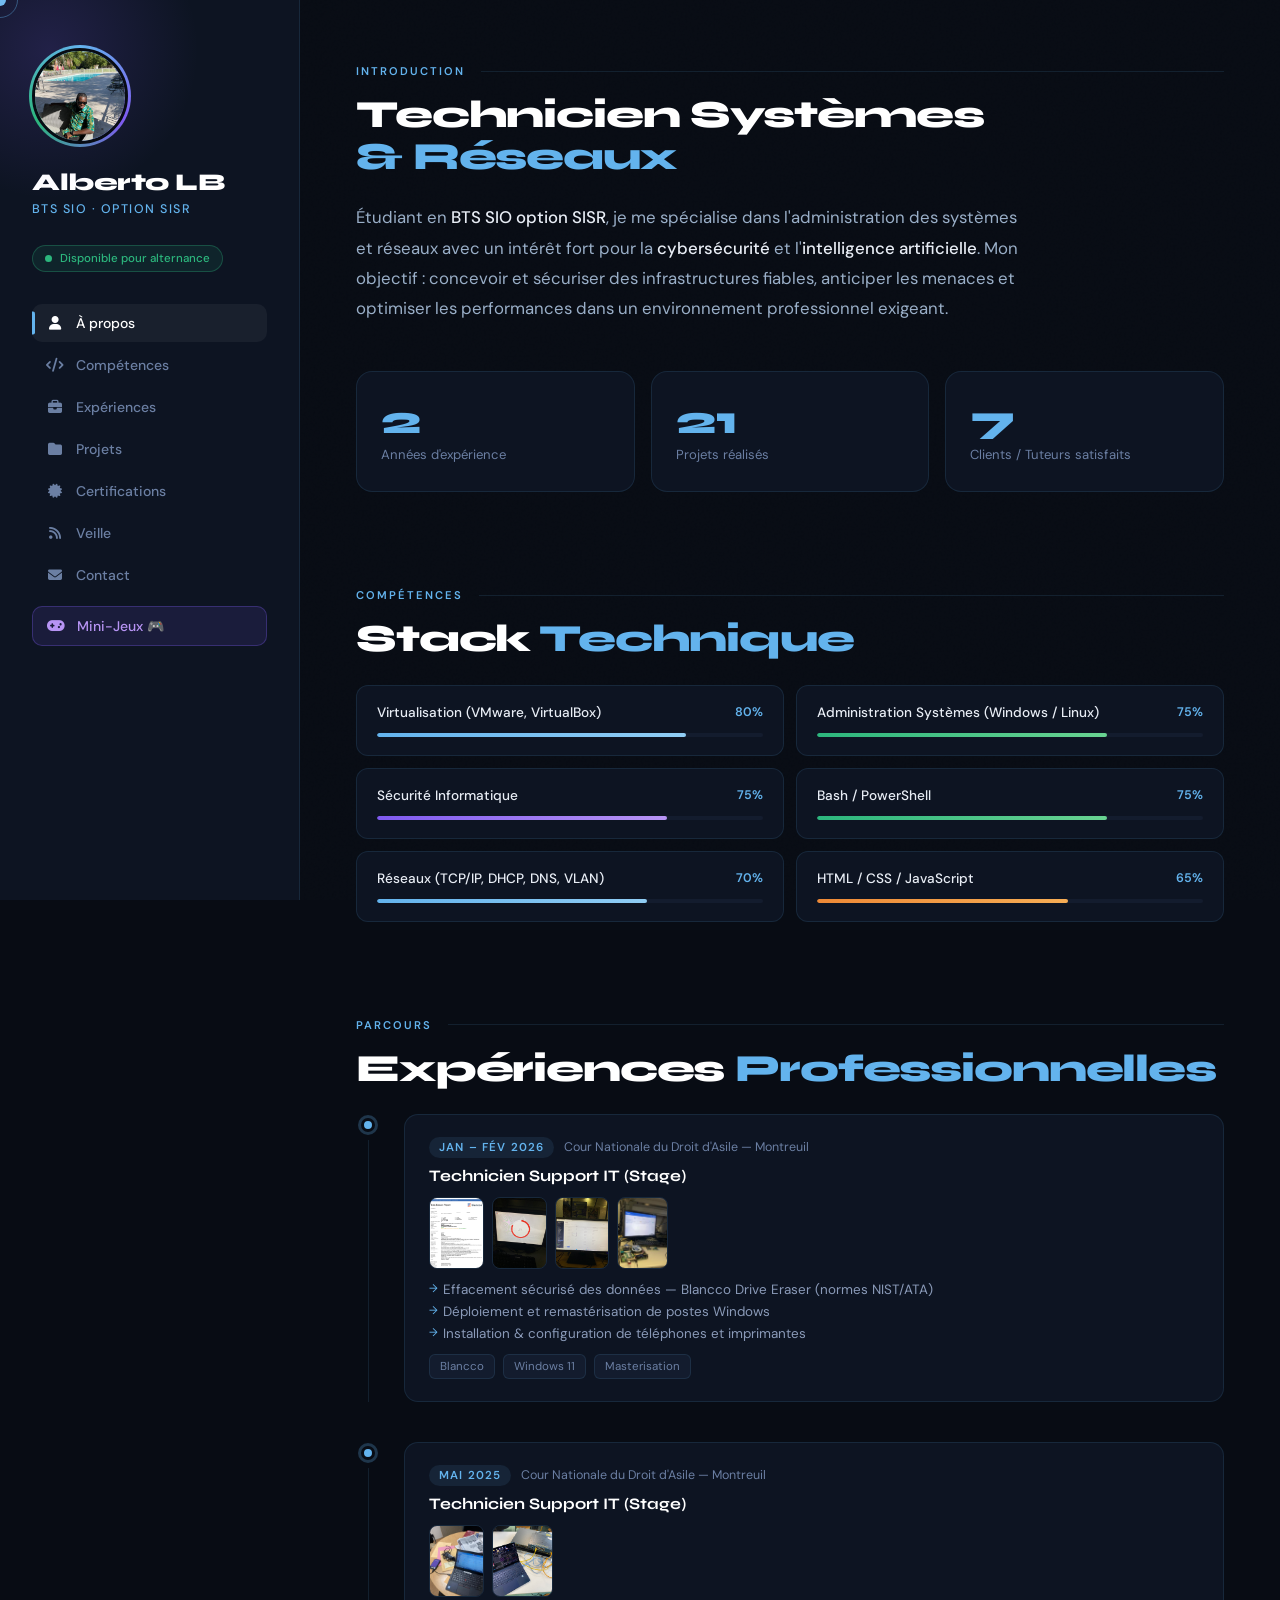
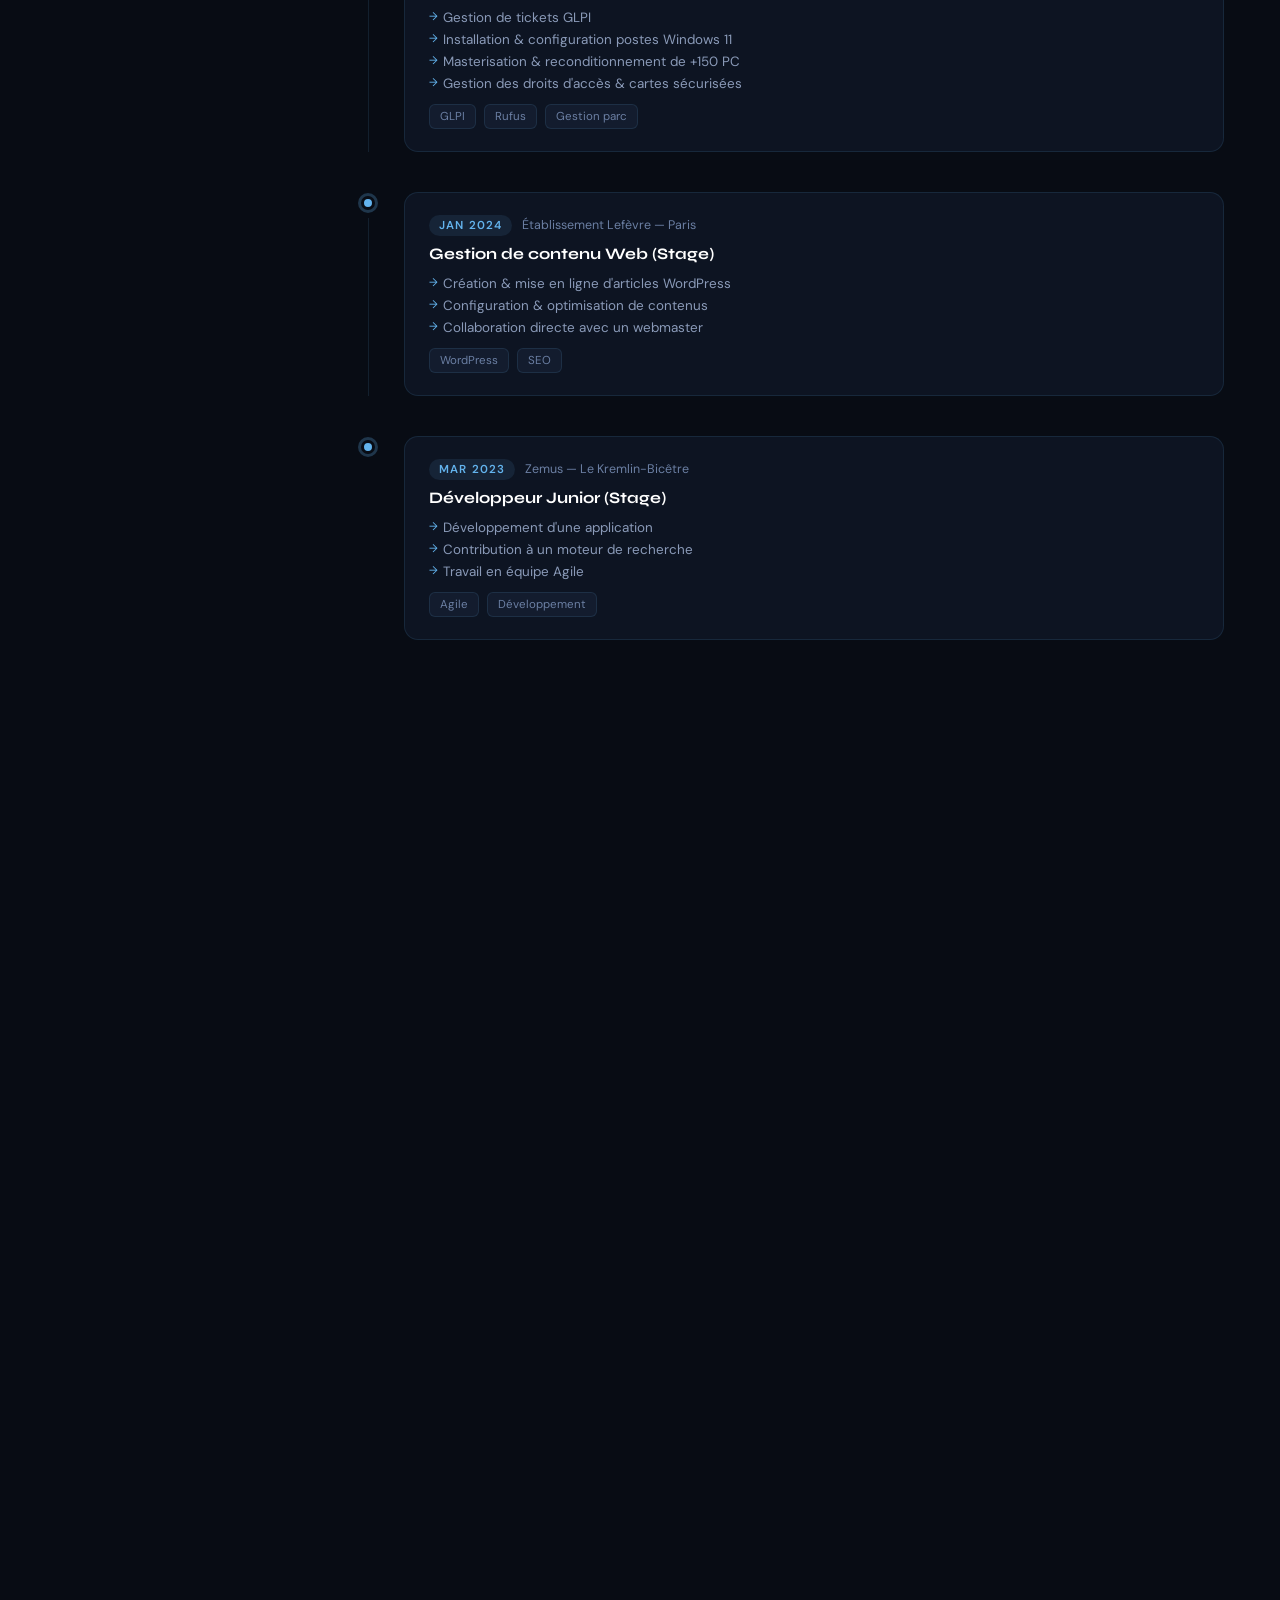
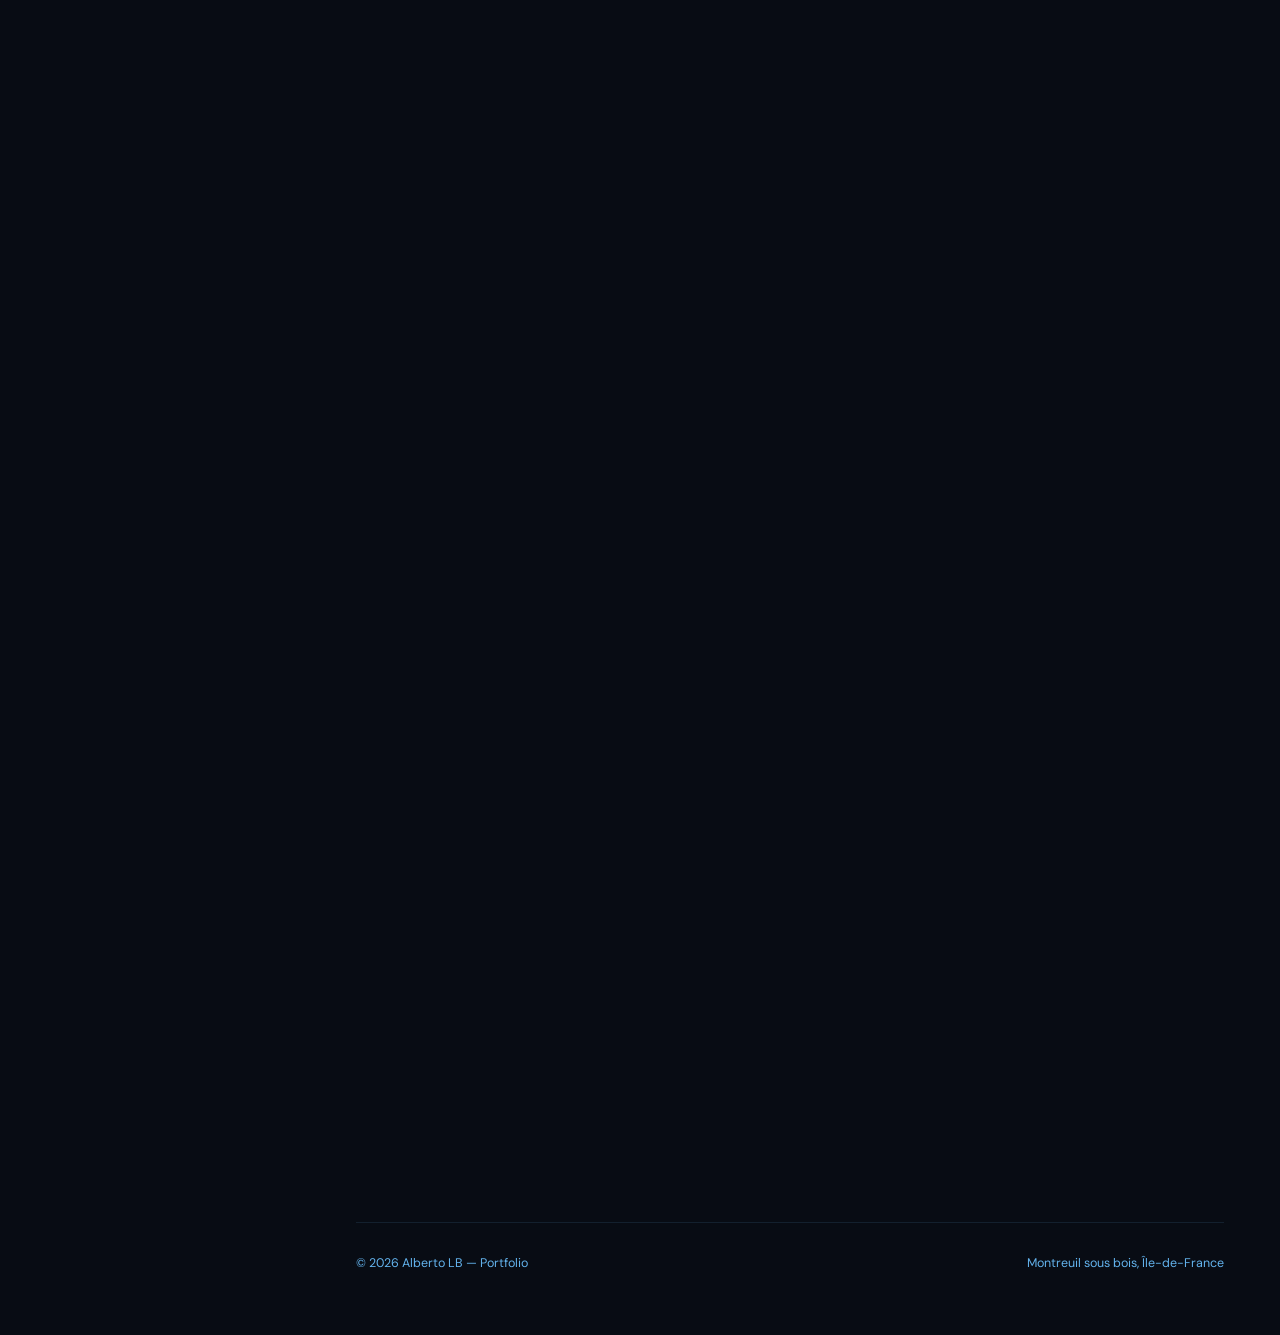
==== commit 7504231b: "ajout games" ====
--- a/index.html
+++ b/index.html
@@ -924,17 +924,10 @@
       <a href="#certifs"><i class="fa fa-certificate"></i> Certifications</a>
       <a href="#veille"><i class="fa fa-rss"></i> Veille</a>
       <a href="#contact"><i class="fa fa-envelope"></i> Contact</a>
+      <a href="games.html" style="margin-top:8px; background: rgba(127,90,240,0.12); border: 1px solid rgba(127,90,240,0.3); color: #b794f4;"><i class="fa fa-gamepad"></i> Mini-Jeux 🎮</a>
     </nav>
 
-    <div class="sidebar-footer">
-      <div class="social-links">
-        <a href="https://github.com/albertobrt" target="_blank" title="GitHub"><i class="fab fa-github"></i></a>
-        <a href="https://www.linkedin.com/in/alberto-luemba-bembe-84b207324/" target="_blank" title="LinkedIn"><i class="fab fa-linkedin-in"></i></a>
-      </div>
-      <a href="CV ALBERTO 2026.pdf" class="cv-btn" download>
-        <i class="fa fa-download"></i> Télécharger CV
-      </a>
-    </div>
+    
   </aside>
 
   <!-- MAIN -->
